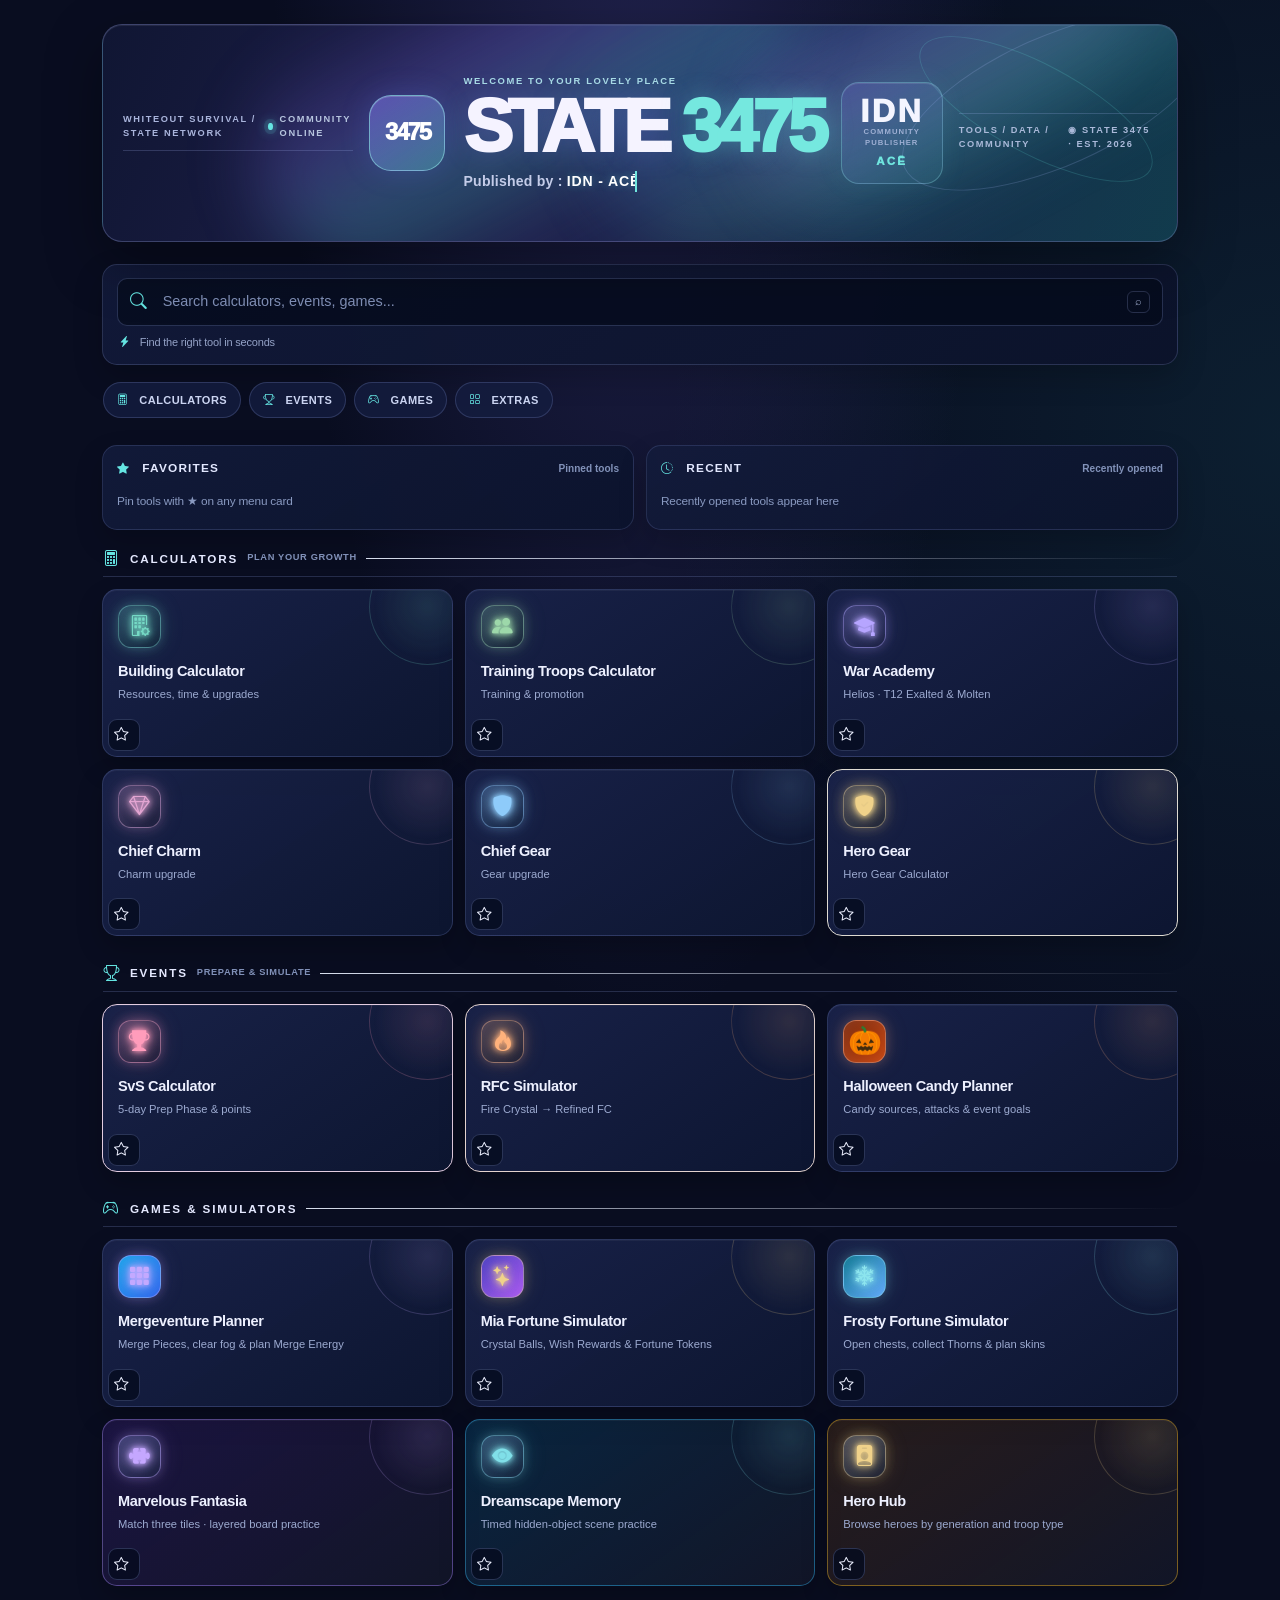
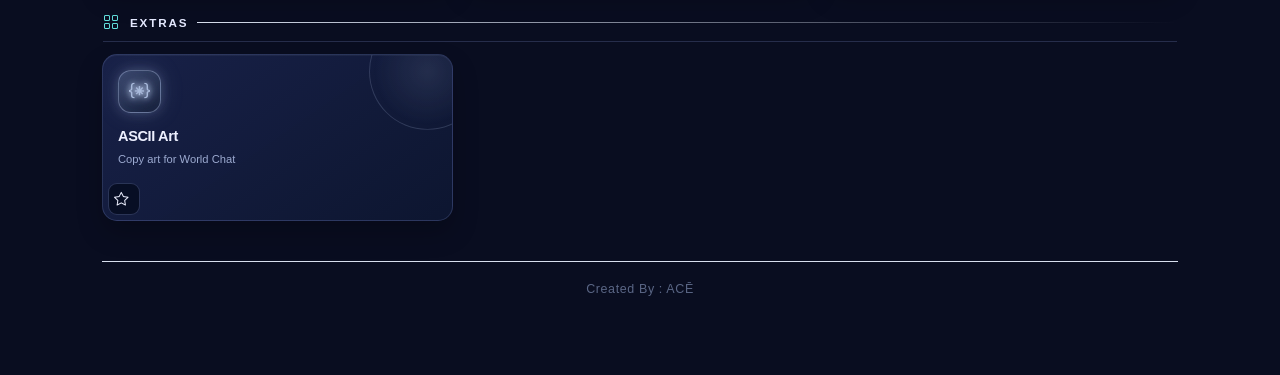
==== index.html @ a02a0ad0 "Use Halloween pumpkin icon for Candy Planner menu" ====
<!DOCTYPE html>
<html lang="en">
<head>
<meta charset="UTF-8">
<meta name="viewport" content="width=device-width, initial-scale=1, viewport-fit=cover">
<title>Whiteout Survival 3475 Tools</title>
<link rel="icon" href="icons/favicon.ico" sizes="any">
<link rel="icon" type="image/png" sizes="32x32" href="icons/favicon-32.png">
<link rel="icon" type="image/png" sizes="16x16" href="icons/favicon-16.png">
<link rel="apple-touch-icon" sizes="180x180" href="icons/apple-touch-icon.png">
<link rel="manifest" href="manifest.webmanifest">
<meta name="theme-color" content="#090d20">
<meta name="apple-mobile-web-app-capable" content="yes">
<meta name="apple-mobile-web-app-status-bar-style" content="black-translucent">
<meta name="apple-mobile-web-app-title" content="3475 Tools">
<link rel="stylesheet" href="https://cdn.jsdelivr.net/npm/bootstrap-icons@1.11.3/font/bootstrap-icons.min.css">
<link rel="stylesheet" href="style.css?v=37">
</head>
<body>
<div class="wrap">
  <header class="top calc-masthead aurora-masthead state-banner" id="homeTop">
    <div class="aurora-sky" aria-hidden="true"><i></i><i></i><i></i><span class="orbit orbit-one"></span><span class="orbit orbit-two"></span></div>
    <div class="masthead-topline"><span>WHITEOUT SURVIVAL / STATE NETWORK</span><span class="masthead-live"><i></i> COMMUNITY ONLINE</span></div>
    <div class="masthead-main">
      <div class="brand-tile"><span class="aurora-brand">3475</span></div>
      <div class="top-brand-copy">
        <div class="top-eyebrow">WELCOME TO YOUR LOVELY PLACE</div>
        <h1>STATE <span class="state-number">3475</span></h1>
        <div class="sub">Published by : <strong class="publisher-typewrite">IDN - ACĒ</strong></div>
      </div>
      <div class="masthead-index state-publisher" aria-label="Publisher IDN ACĒ"><b>IDN</b><span>COMMUNITY<br>PUBLISHER</span><em>ACĒ</em></div>
    </div>
    <div class="masthead-rule"><span>TOOLS / DATA / COMMUNITY</span><span>◉ STATE 3475 · EST. 2026</span></div>
  </header>

  <section class="home-search" aria-label="Find a tool">
    <div class="home-search-box"><i class="bi bi-search"></i><input id="uiToolSearch" type="search" placeholder="Search calculators, events, games..." autocomplete="off" oninput="uiFilterTools(this.value)"><kbd>⌕</kbd></div>
    <div class="home-search-hint"><i class="bi bi-lightning-charge-fill"></i> Find the right tool in seconds</div>
  </section>

  <nav class="home-categories" aria-label="Menu categories">
    <a href="#calculators"><i class="bi bi-calculator"></i> Calculators</a>
    <a href="#events"><i class="bi bi-trophy"></i> Events</a>
    <a href="#simulators"><i class="bi bi-controller"></i> Games</a>
    <a href="#extras"><i class="bi bi-grid"></i> Extras</a>
  </nav>

  <section class="ui-home-extras">
    <div class="ui-home-block" id="homeFavorites">
      <h2 class="menu-group"><i class="bi bi-star-fill"></i> Favorites <span class="home-section-note">Pinned tools</span></h2>
      <div id="uiFavGrid" class="ui-chip-row"></div>
    </div>
    <div class="ui-home-block" id="homeRecent">
      <h2 class="menu-group"><i class="bi bi-clock-history"></i> Recent <span class="home-section-note">Recently opened</span></h2>
      <div id="uiRecentGrid" class="ui-chip-row"></div>
    </div>
  </section>

  <section class="main-menu" id="allTools">
    <h2 class="menu-group" id="calculators"><i class="bi bi-calculator"></i> Calculators <span class="home-section-note">Plan your growth</span></h2>
    <div class="menu-grid">
      <button class="menu-card building" onclick="openModal('buildingModal')">
        <span class="menu-icon"><i class="bi bi-building-gear"></i></span><span>Building Calculator</span><small>Resources, time &amp; upgrades</small>
      </button>
      <button class="menu-card troops" onclick="openModal('troopsModal')">
        <span class="menu-icon"><i class="bi bi-people-fill"></i></span><span>Training Troops Calculator</span><small>Training & promotion</small>
      </button>
      <button class="menu-card war" onclick="openModal('warAcademyModal')">
        <span class="menu-icon"><i class="bi bi-mortarboard-fill"></i></span><span>War Academy</span><small>Helios · T12 Exalted &amp; Molten</small>
      </button>
      <button class="menu-card charm" onclick="openModal('charmModal')">
        <span class="menu-icon"><i class="bi bi-gem"></i></span><span>Chief Charm</span><small>Charm upgrade</small>
      </button>
      <button class="menu-card gear" onclick="openModal('chiefGearModal')">
        <span class="menu-icon"><i class="bi bi-shield-fill"></i></span><span>Chief Gear</span><small>Gear upgrade</small>
      </button>
      <button class="menu-card hero" onclick="openModal('heroGearModal')">
        <span class="menu-icon"><i class="bi bi-shield-fill-check"></i></span><span>Hero Gear</span><small>Hero Gear Calculator</small>
      </button>
    </div>

    <h2 class="menu-group" id="events"><i class="bi bi-trophy"></i> Events <span class="home-section-note">Prepare &amp; simulate</span></h2>
    <div class="menu-grid">
      <button class="menu-card svs" onclick="openModal('svsModal')">
        <span class="menu-icon"><i class="bi bi-trophy-fill"></i></span><span>SvS Calculator</span><small>5-day Prep Phase & points</small>
      </button>
      <button class="menu-card rfc" onclick="openModal('rfcModal')">
        <span class="menu-icon"><i class="bi bi-fire"></i></span><span>RFC Simulator</span><small>Fire Crystal → Refined FC</small>
      </button>
      <button class="menu-card halloween" onclick="openModal('halloweenCandyModal')">
        <span class="menu-icon halloween-pumpkin-icon" aria-hidden="true">🎃</span><span>Halloween Candy Planner</span><small>Candy sources, attacks &amp; event goals</small>
      </button>
    </div>

    <h2 class="menu-group" id="simulators"><i class="bi bi-controller"></i> Games &amp; Simulators</h2>
    <div class="menu-grid">
      <button class="menu-card mergeventure" onclick="openModal('mergeventureModal')"><span class="menu-icon"><i class="bi bi-grid-3x3-gap-fill"></i></span><span>Mergeventure Planner</span><small>Merge Pieces, clear fog &amp; plan Merge Energy</small></button>
      <button class="menu-card mia" onclick="openModal('miaFortuneModal')">
        <span class="menu-icon"><i class="bi bi-stars"></i></span><span>Mia Fortune Simulator</span><small>Crystal Balls, Wish Rewards &amp; Fortune Tokens</small>
      </button>
      <button class="menu-card frosty" onclick="openModal('frostyFortuneModal')">
        <span class="menu-icon"><i class="bi bi-snow2"></i></span><span>Frosty Fortune Simulator</span><small>Open chests, collect Thorns &amp; plan skins</small>
      </button>
      <button class="menu-card fantasia" onclick="openModal('marvelousFantasiaModal')">
        <span class="menu-icon"><i class="bi bi-puzzle-fill"></i></span><span>Marvelous Fantasia</span><small>Match three tiles · layered board practice</small>
      </button>
      <button class="menu-card dreamscape" onclick="openModal('dreamscapeMemoryModal')">
        <span class="menu-icon"><i class="bi bi-eye-fill"></i></span><span>Dreamscape Memory</span><small>Timed hidden-object scene practice</small>
      </button>
      <button class="menu-card hero-hub" onclick="openModal('heroHubModal')">
        <span class="menu-icon"><i class="bi bi-person-badge-fill"></i></span><span>Hero Hub</span><small>Browse heroes by generation and troop type</small>
      </button>
    </div>

    <h2 class="menu-group" id="extras"><i class="bi bi-grid"></i> Extras</h2>
    <div class="menu-grid">
      <button class="menu-card ascii" onclick="openModal('asciiModal')">
        <span class="menu-icon"><i class="bi bi-braces-asterisk"></i></span><span>ASCII Art</span><small>Copy art for World Chat</small>
      </button>
    </div>
  </section>

  <!-- BUILDING MODAL -->
  <div class="modal" id="buildingModal" aria-hidden="true">
    <div class="modal-box modal-xl">
      <button class="modal-close" onclick="closeModal('buildingModal')">×</button>
      <div class="modal-title"><i class="bi bi-building-gear"></i> Building Calculator</div>
      <div class="modal-sub">Plan building upgrades with speed bonuses, available resources, and detailed cost results.</div>

      <div class="bc-toolbar">
        <button class="mini-btn" onclick="addBuildingPlan()">+ Add Building Plan</button>
        <div class="ui-presets" id="buildingPresets">
          <button type="button" class="ui-preset" onclick="buildingPreset('fc1-5')">FC1→FC5</button>
          <button type="button" class="ui-preset" onclick="buildingPreset('fc5-10')">FC5→FC10</button>
          <button type="button" class="ui-preset" onclick="buildingPreset('clear')">Clear plans</button>
        </div>
      </div>
      <div id="buildingPlans"></div>

      <details class="bc-collapse" open><summary><i class="bi bi-lightning-charge-fill"></i> Bonuses & Skills</summary><div class="bc-collapse-body">
        <div class="bc-grid">
          <label>VIP Bonus
            <select id="vipBonus" onchange="calcBuilding()">
              <option value="0">0%</option><option value="10">10%</option><option value="20">20%</option>
            </select>
          </label>
          <label>Research Tech (%)
            <input id="researchBonus" type="number" min="0" value="0" oninput="calcBuilding()">
          </label>
          <label>Alliance Tech (%)
            <input id="allianceBonus" type="number" min="0" value="0" oninput="calcBuilding()">
          </label>
          <label>Island Bonus (%)
            <input id="islandBonus" type="number" min="0" value="0" oninput="calcBuilding()">
          </label>
          <label>Facility Bonus
            <select id="facilityBonus" onchange="calcBuilding()">
              <option value="0">None (0%)</option><option value="5">5%</option><option value="8">8%</option><option value="13">13%</option>
            </select>
          </label>
          <label>Zinman Skill
            <select id="zinmanBonus" onchange="calcBuilding()">
              <option value="0">Lv 0 (0%)</option><option value="3">Lv 1 (3%)</option><option value="6">Lv 2 (6%)</option><option value="9">Lv 3 (9%)</option><option value="12">Lv 4 (12%)</option><option value="15">Lv 5 (15%)</option>
            </select>
          </label>
          <label>Agnes Project Mgmt
            <select id="agnesBonus" onchange="calcBuilding()">
              <option value="0">Lv 0 (-0h)</option><option value="2">Lv 1 (-2h)</option><option value="3">Lv 2 (-3h)</option><option value="4">Lv 3 (-4h)</option><option value="6">Lv 4 (-6h)</option><option value="8">Lv 5 (-8h)</option>
            </select>
          </label>
          <label>Hyena Skill
            <select id="hyenaBonus" onchange="calcBuilding()">
              <option value="0">Lv 0 (0%)</option><option value="5">Lv 1 (5%)</option><option value="7">Lv 2 (7%)</option><option value="9">Lv 3 (9%)</option><option value="12">Lv 4 (12%)</option><option value="15">Lv 5 (15%)</option>
            </select>
          </label>
          <label>Vice President
            <select id="vpBonus" onchange="calcBuilding()">
              <option value="0">None</option><option value="10">+10%</option><option value="15">+15% (Supreme)</option>
            </select>
          </label>
          <label class="checkline"><input id="mercantilism" type="checkbox" onchange="calcBuilding()"> Mercantilism (+10%)</label>
          <label class="checkline"><input id="doubleTime" type="checkbox" onchange="calcBuilding()"> Double Time (-20% time)</label>
        </div>
      </div></details><details class="bc-collapse" open><summary><i class="bi bi-bag-fill"></i> Available Resources</summary><div class="bc-collapse-body">
        <div class="bc-grid resources">
          <label><img class="res-ic" src="images/resources/meat.webp" alt="Meat"> Meat<input id="resMeat" type="number" min="0" value="0" oninput="calcBuilding()"></label>
          <label><img class="res-ic" src="images/resources/wood.webp" alt="Wood"> Wood<input id="resWood" type="number" min="0" value="0" oninput="calcBuilding()"></label>
          <label><img class="res-ic" src="images/resources/coal.webp" alt="Coal"> Coal<input id="resCoal" type="number" min="0" value="0" oninput="calcBuilding()"></label>
          <label><img class="res-ic" src="images/resources/iron.webp" alt="Iron"> Iron<input id="resIron" type="number" min="0" value="0" oninput="calcBuilding()"></label>
          <label><img class="res-ic" src="images/resources/fire-crystal.webp" alt="Fire Crystal"> Fire Crystals<input id="resFC" type="number" min="0" value="0" oninput="calcBuilding()"></label>
          <label><img class="res-ic" src="images/resources/refined-fire-crystal.webp" alt="Refined FC"> Refined FC<input id="resRFC" type="number" min="0" value="0" oninput="calcBuilding()"></label>
        </div>
      </div></details><details class="bc-collapse" open><summary><i class="bi bi-bar-chart-fill"></i> Results</summary><div class="bc-collapse-body">
        <div id="buildingResult" class="result-grid"></div>
      </div></details><details class="bc-collapse"><summary><i class="bi bi-list-ol"></i> Per-Step Breakdown</summary><div class="bc-collapse-body">
        <div class="modal-sub" style="margin-top:0">Each upgrade step on its own (e.g. Furnace FC7 → FC8 = FC7-1, FC7-2, FC7-3, FC7-4, FC8). Time includes your speed bonuses.</div>
        <div id="buildingSteps"></div>
      </div></details><div class="source-note">Local building cost data for planning upgrades. Values may differ slightly from in-game numbers after updates.</div>
    </div>
  </div>

  <!-- OTHER MODALS -->
  <div class="modal" id="troopsModal" aria-hidden="true">
    <div class="modal-box modal-xl">
      <button class="modal-close" onclick="closeModal('troopsModal')">×</button>
      <div class="modal-title"><i class="bi bi-people-fill"></i> Training Troops Calculator</div>
      <div class="modal-sub">Training &amp; promotion for Infantry, Lancer, and Marksman. Supports T1–T12, speed bonuses, resource gaps, and event points.</div>
      <div id="troopsModalBody"><p class="notice">Loading calculator…</p></div>
    </div>
  </div>

  <div class="modal" id="warAcademyModal" aria-hidden="true">
    <div class="modal-box modal-xl">
      <button class="modal-close" onclick="closeModal('warAcademyModal')">×</button>
      <div class="modal-title"><i class="bi bi-mortarboard-fill"></i> War Academy</div>
      <div class="modal-sub">Helios + T12 Exalted/Molten research for all three troop types. Includes prerequisite chains, FC gates, speed bonuses, and resource summary.</div>
      <div class="bc-toolbar">
        <label class="check"><input id="waPrereq" type="checkbox" checked onchange="calcWarAcademy()"> Auto-add Prerequisites</label>
        <button class="mini-btn" onclick="waSetAll(5)">Set All Helios Lv.5</button>
        <div class="ui-presets">
          <button type="button" class="ui-preset" onclick="waPreset('helios')">Max all Helios</button>
          <button type="button" class="ui-preset" onclick="waPreset('t12unlock')">Unlock T12 all</button>
          <button type="button" class="ui-preset" onclick="waPreset('reset')">Reset all</button>
        </div>
      </div>
      <div class="bc-grid">
        <label>Research Speed (%)<input id="waSpeed" type="number" value="0" min="0" oninput="calcWarAcademy()"></label>
        <label>State Buff (%)<input id="waState" type="number" value="0" min="0" oninput="calcWarAcademy()"></label>
        <label>VP Buff<select id="waVP" onchange="calcWarAcademy()"><option value="0">None</option><option value="10">VP +10%</option><option value="15">SVP +15%</option></select></label>
        <label>War Academy FC Level<input id="waFcLevel" type="number" value="0" min="0" max="10" oninput="calcWarAcademy()"></label>
      </div>
      <div id="warBranches"></div>
      <div class="bc-section">
        <h3><i class="bi bi-bag-fill"></i> Available Resources</h3>
        <div class="bc-grid">
          <label><img class="res-ic" src="images/resources/fire-crystal-shard.webp" alt="FC Shard"> FC Shards<input id="waShards" type="number" value="0" min="0" oninput="calcWarAcademy()"></label>
          <label><img class="res-ic" src="images/resources/refined-fire-crystal.webp" alt="Refined FC"> Refined FC<input id="waRfc" type="number" value="0" min="0" oninput="calcWarAcademy()"></label>
          <label><img class="res-ic" src="images/resources/steel.webp" alt="Steel"> Steel<input id="waSteel" type="number" value="0" min="0" oninput="calcWarAcademy()"></label>
          <label><img class="res-ic" src="images/resources/meat.webp" alt="Meat"> Meat<input id="waMeat" type="number" value="0" min="0" oninput="calcWarAcademy()"></label>
          <label><img class="res-ic" src="images/resources/wood.webp" alt="Wood"> Wood<input id="waWood" type="number" value="0" min="0" oninput="calcWarAcademy()"></label>
          <label><img class="res-ic" src="images/resources/coal.webp" alt="Coal"> Coal<input id="waCoal" type="number" value="0" min="0" oninput="calcWarAcademy()"></label>
          <label><img class="res-ic" src="images/resources/iron.webp" alt="Iron"> Iron<input id="waIron" type="number" value="0" min="0" oninput="calcWarAcademy()"></label>
        </div>
      </div>
      <div class="bc-section result"><h3><i class="bi bi-bar-chart-fill"></i> Research Summary</h3><div id="waResult" class="result-grid"></div></div>
    </div>
  </div>

  <div class="modal" id="charmModal" aria-hidden="true">
    <div class="modal-box modal-xl">
      <button class="modal-close" onclick="closeModal('charmModal')">×</button>
      <div class="modal-title"><i class="bi bi-gem"></i> Chief Charm</div>
      <p class="notice">Loading calculator…</p>
    </div>
  </div>

  <div class="modal" id="chiefGearModal" aria-hidden="true">
    <div class="modal-box modal-xl">
      <button class="modal-close" onclick="closeModal('chiefGearModal')">×</button>
      <div class="modal-title"><i class="bi bi-shield-fill"></i> Chief Gear Calculator</div>
      <p class="notice">Loading calculator…</p>
    </div>
  </div>

  <!-- SVS MODAL -->
  <div class="modal" id="svsModal" aria-hidden="true">
    <div class="modal-box modal-xl">
      <button class="modal-close" onclick="closeModal('svsModal')">×</button>
      <div class="modal-title"><i class="bi bi-trophy-fill"></i> SvS Calculator</div>
      <div class="modal-sub">5-day SvS Prep Phase: City Construction, Research, Beast Slay, Hero Development, and Power Boost.</div>
      <div class="svs-legend"><span class="svs-tier high">High Value</span><span class="svs-tier medium">Medium Value</span><span class="svs-tier low">Low Value</span></div>

      <div class="ui-presets">
        <button type="button" class="ui-preset" onclick="svsPreset('clear')">Clear all days</button>
        <button type="button" class="ui-preset" onclick="svsPreset('target1m')">Target 1M</button>
        <button type="button" class="ui-preset" onclick="svsPreset('target5m')">Target 5M</button>
      </div>

      <details class="bc-collapse" open>
        <summary><i class="bi bi-arrow-repeat"></i> Import from Calculator</summary>
        <div class="bc-collapse-body">
          <div class="svs-import">
            <button class="mini-btn" onclick="svsImport('building')"><i class="bi bi-building-gear"></i> Building</button>
            <button class="mini-btn" onclick="svsImport('troops')"><i class="bi bi-people-fill"></i> Troops</button>
            <button class="mini-btn" onclick="svsImport('war')"><i class="bi bi-mortarboard-fill"></i> War Academy</button>
            <button class="mini-btn" onclick="svsImport('charm')"><i class="bi bi-gem"></i> Charms</button>
            <button class="mini-btn" onclick="svsImport('gear')"><i class="bi bi-shield-fill"></i> Chief Gear</button>
            <button class="mini-btn" onclick="svsImport('hero')"><i class="bi bi-award-fill"></i> Hero Gear</button>
            <button class="mini-btn" onclick="svsImport('all')"><i class="bi bi-star-fill"></i> Import All</button>
          </div>
        </div>
      </details>

      <details class="bc-collapse" open>
        <summary><i class="bi bi-bullseye"></i> Target &amp; Progress</summary>
        <div class="bc-collapse-body">
          <div class="svs-target">
            <label><i class="bi bi-bullseye"></i> Target Score <input id="svsTarget" type="number" min="0" value="1000000" oninput="calcSVS()"></label>
            <div class="svs-total" id="svsGrandTotal">0 pts</div>
            <div class="svs-progress"><span id="svsProgressBar"></span></div>
            <div class="svs-remaining" id="svsRemaining">1,000,000 pts remaining</div>
          </div>
        </div>
      </details>

      <details class="bc-collapse" open>
        <summary><i class="bi bi-calendar-week"></i> Day Planner</summary>
        <div class="bc-collapse-body">
          <div class="svs-tabs" id="svsTabs"></div>
          <div class="svs-day-head" id="svsDayHead"></div>
          <div class="svs-activities" id="svsActivities"></div>
        </div>
      </details>

      <details class="bc-collapse" open>
        <summary><i class="bi bi-bar-chart-fill"></i> All Days Breakdown</summary>
        <div class="bc-collapse-body">
          <div class="svs-breakdown" id="svsBreakdown"></div>
        </div>
      </details>
      <div class="source-note">Point values and the 5-day SvS prep structure are based on common community data (as of late 2025). Values may change if the game updates event rules.</div>
    </div>
  </div>

  <!-- RFC SIMULATOR MODAL -->
  <div class="modal" id="rfcModal" aria-hidden="true">
    <div class="modal-box modal-xl">
      <button class="modal-close" onclick="closeModal('rfcModal')">×</button>
      <div class="modal-title"><i class="bi bi-fire"></i> RFC Simulator</div>
      <div class="modal-sub">Fire Crystal → Refined Fire Crystal (Crystal Laboratory Super Refinement): 5 tiers of 20 conversions, 100 per week, and 50% off the first conversion of each day.</div>
      <div class="ui-presets">
        <button type="button" class="ui-preset" onclick="rfcPreset('day1')">Day-1 heavy</button>
        <button type="button" class="ui-preset" onclick="rfcPreset('spread')">Spread 1/day</button>
        <button type="button" class="ui-preset" onclick="rfcPreset('reset')">Reset session</button>
      </div>

      <details class="bc-collapse" open><summary><i class="bi bi-sliders"></i> Simulator Setup</summary><div class="bc-collapse-body">
        <div class="bc-grid">
          <label>Conversions already done this week (0–99)<input id="rfcStartCount" type="number" min="0" max="99" value="0"></label>
          <label><img class="res-ic" src="images/resources/fire-crystal.webp" alt="FC"> FC Inventory<input id="rfcStartFC" type="number" min="0" value="5000"></label>
          <label class="checkline"><input id="rfcStartDisc" type="checkbox" checked> Today's 50% discount is still available</label>
        </div>
        <div class="bc-toolbar" style="margin:10px 0 0"><button class="mini-btn" onclick="rfcStart()"><i class="bi bi-play-fill"></i>Start Simulation</button></div>
      </div></details>

      <details class="bc-collapse" open><summary><i class="bi bi-dice-5-fill"></i> Session</summary><div class="bc-collapse-body"><div id="rfcSession"></div></div></details>

      <details class="bc-collapse" open><summary><i class="bi bi-calendar-week"></i> Weekly Plan</summary><div class="bc-collapse-body">
        <div class="modal-sub" style="margin-top:0">Enter a weekly total or edit each day. Day 1 = first day after the weekly reset; each day's first conversion is half price.</div>
        <div id="rfcPlan"></div>
      </div></details>

      <details class="bc-collapse"><summary><i class="bi bi-bar-chart-steps"></i> Plan Comparison</summary><div class="bc-collapse-body"><div id="rfcCompare"></div></div></details>
      <details class="bc-collapse"><summary><i class="bi bi-table"></i> Tier Overview</summary><div class="bc-collapse-body"><div id="rfcOverview"></div></div></details>

      <details class="bc-collapse"><summary><i class="bi bi-lightbulb-fill"></i> Strategy Notes</summary><div class="bc-collapse-body">
        <ul class="tip-list">
          <li><b>Cheapest per RFC:</b> 1 conversion per day, all half price (7/week) - about 6.9 FC per RFC, but only ~10 RFC.</li>
          <li><b>Tier 1 only (20/week):</b> 330 FC for ~29 RFC (11.4 FC/RFC) regardless of how the 20 are split, as long as all 7 daily discounts are used.</li>
          <li><b>Going past Tier 1:</b> do the bulk on Day 1, then 1 per day, so the discounts land on the expensive slots (e.g. 26/week = 540 FC for ~41.9 RFC).</li>
          <li><b>Tiers 4-5</b> cost 2.7-3.1× more FC per RFC than Tier 1 at full price; use them only when you need RFC fast.</li>
        </ul>
      </div></details>
      <div class="source-note">RFC costs and probabilities are based on Crystal Laboratory community data. Daily pattern uses 50 FC/day. Tier 3–5 cost more FC per RFC than Tier 1. Outcomes are random; results are estimates only.</div>
    </div>
  </div>

  

  <!-- EXISTING HERO GEAR -->
  <div class="modal" id="heroGearModal" aria-hidden="true">
    <div class="modal-box modal-xl">
      <button class="modal-close" onclick="closeModal('heroGearModal')">×</button>
      <div class="modal-title"><i class="bi bi-award-fill"></i> Hero Gear Calculator</div>
      <div class="modal-sub">The existing Hero Gear Calculator is still used here.</div>
      <div class="notice"><i class="bi bi-exclamation-triangle-fill"></i> <strong>Estimated, not official data.</strong> Mastery Forging costs, Mithril milestones, Enhance XP, and Widget values follow the data already available in your calculator.</div>
      <details class="bc-collapse" open><summary><i class="bi bi-puzzle-fill"></i> Gear Pieces</summary><div class="bc-collapse-body"><div id="pieces"></div><button class="add" onclick="addPiece()">+ Add Gear</button></div></details>
      <details class="bc-collapse"><summary><i class="bi bi-wrench-adjustable"></i> Widget Calculator</summary><div class="bc-collapse-body"><div id="widgets"></div><button class="add secondary" onclick="addWidget()">+ Add Widget Calculator</button></div></details>
      <details class="bc-collapse" open><summary><i class="bi bi-bar-chart-fill"></i> Total Requirements Summary</summary><div class="bc-collapse-body"><div class="summary-grid" id="summary"></div></div></details>
    </div>
  </div>
  <!-- HALLOWEEN CANDY PLANNER -->
  <div class="modal" id="halloweenCandyModal" aria-hidden="true">
    <div class="modal-box modal-xl">
      <button class="modal-close" onclick="closeModal('halloweenCandyModal')">×</button>
      <div class="modal-title"><i class="bi bi-candy"></i> Halloween Candy Planner</div>
      <div class="modal-sub">Estimate your Peculiar Flavored Candy income, Pumpkin Invasion attacks, Hunter Points and event goals.</div>

      <details class="bc-collapse" open>
        <summary><i class="bi bi-bullseye"></i> Your Progress &amp; Target</summary>
        <div class="bc-collapse-body">
          <div class="hc-grid">
            <label>Current Peculiar Flavored Candy<input id="hcCurrentCandy" type="number" min="0" value="0"></label>
            <label>Current Hunter Points<input id="hcCurrentPoints" type="number" min="0" value="0"></label>
            <label>Daily Chests remaining (max 8)<input id="hcDailyChests" type="number" min="0" max="8" value="0"></label>
            <label>Current Pumpkin Points for Spooky Gathering<input id="hcPassPoints" type="number" min="0" value="0"></label>
            <label>Hunter Points target<input id="hcTargetPoints" type="number" min="0" value="12500"></label>
          </div>
          <label class="hc-check"><input id="hcLuckStrike" type="checkbox"> Include Luck Strike average attack cost (about 16.3 candy instead of 20)</label>
          <label class="hc-check"><input id="hcFinalDay" type="checkbox"> Planned attacks are on the final Pumpkin Invasion day (they do not add Spooky Gathering Pumpkin Points)</label>
        </div>
      </details>

      <details class="bc-collapse" open>
        <summary><i class="bi bi-trophy-fill"></i> King of Phantoms</summary>
        <div class="bc-collapse-body">
          <div class="hc-grid">
            <label>Fully completed stages (0–7)<input id="hcKofStages" type="number" min="0" max="7" value="0"></label>
            <label>Milestones completed in current stage (0–5)<input id="hcKofMilestones" type="number" min="0" max="5" value="0"></label>
          </div>
          <p class="hc-hint">Milestone rewards per stage: 250, 300, 350, 400 and 400 candy. Seven stages maximum.</p>
        </div>
      </details>

      <details class="bc-collapse">
        <summary><i class="bi bi-music-note-beamed"></i> Halloween Tune</summary>
        <div class="bc-collapse-body">
          <div class="hc-grid">
            <label>Completed 1,000-candy rewards<input id="hcTuneRuns" type="number" min="0" value="0"></label>
            <label>Candy per completed reward<input id="hcTuneCandy" type="number" min="0" value="1000"></label>
          </div>
          <label class="hc-check"><input id="hcTunePack" type="checkbox"> Completed the optional pack mission (+1,400 candy)</label>
        </div>
      </details>

      <details class="bc-collapse">
        <summary><i class="bi bi-door-open-fill"></i> Trick or treat!</summary>
        <div class="bc-collapse-body">
          <div class="hc-grid">
            <label>Days you knock on doors<input id="hcDoorDays" type="number" min="0" value="0"></label>
            <label>Your knocks per day (max 3)<input id="hcOwnKnocks" type="number" min="0" max="3" value="3"></label>
            <label>Average candy per own knock<input id="hcOwnDoorAvg" type="number" min="0" value="90"></label>
            <label>Visits to other players' shared doors (total visits)<input id="hcSharedVisits" type="number" min="0" value="0"></label>
            <label>Shared-door witch type<select id="hcWitchType"><option value="veteran">Veteran Witch (~157 candy)</option><option value="candy">Candy Witch (~111 candy)</option></select></label>
            <label>Visitors who knock on your shared doors<input id="hcVisitors" type="number" min="0" value="0"></label>
          </div>
          <p class="hc-hint">Own knocks and shared-door visits are averages. Each visitor to your shared door contributes about 20 candy.</p>
        </div>
      </details>

      <details class="bc-collapse">
        <summary><i class="bi bi-cloud-lightning-fill"></i> Sugar Storm</summary>
        <div class="bc-collapse-body">
          <div class="hc-grid">
            <label>Gems spent<input id="hcGems" type="number" min="0" value="0"></label>
            <label>Speedup hours used<input id="hcSpeedupHours" type="number" min="0" value="0"></label>
            <label>Gathering hours<input id="hcGatherHours" type="number" min="0" value="0"></label>
            <label>Average candy per gathering hour<input id="hcGatherRate" type="number" min="0" max="20" value="15"></label>
            <label>Beasts defeated<input id="hcBeasts" type="number" min="0" value="0"></label>
          </div>
          <p class="hc-hint">Estimate: 10 candy per 1,000 gems, 10 per 2 speedup hours, 10–20 per gathering hour (3,000 cap), and 10 per beast (4,000 cap).</p>
        </div>
      </details>

      <details class="bc-collapse">
        <summary><i class="bi bi-ghost"></i> Spooky Gathering &amp; Other Candy</summary>
        <div class="bc-collapse-body">
          <div class="hc-grid">
            <label>Ghoul Baron milestones claimed (0–3)<input id="hcGhoulMilestones" type="number" min="0" max="3" value="0"></label>
            <label>Scarlet Count milestones claimed (0–4)<input id="hcScarletMilestones" type="number" min="0" max="4" value="0"></label>
            <label>Other candy sources (packs, candy rain, free packs, etc.)<input id="hcOtherCandy" type="number" min="0" value="0"></label>
          </div>
          <p class="hc-hint">Ghoul Baron: 100 candy at levels 7, 12 and 17. Scarlet Count: +160 at levels 3, 7, 12 and 17.</p>
        </div>
      </details>

      <details class="bc-collapse" open>
        <summary><i class="bi bi-calculator-fill"></i> Planner Results</summary>
        <div class="bc-collapse-body">
          <div class="hc-result-grid">
            <div class="hc-result"><span>Estimated candy earned</span><strong id="hcEarnedCandy">0</strong></div>
            <div class="hc-result"><span>Total candy available</span><strong id="hcTotalCandy">0</strong></div>
            <div class="hc-result"><span>Attacks planned</span><strong id="hcAttackCount">0</strong></div>
            <div class="hc-result"><span>Estimated attack cost</span><strong id="hcAttackCost">0</strong></div>
            <div class="hc-result"><span>Projected Hunter Points</span><strong id="hcProjectedPoints">0</strong></div>
            <div class="hc-result"><span>Projected Spooky Gathering Pumpkin Points</span><strong id="hcProjectedPassPoints">0</strong></div>
            <div class="hc-result"><span>Estimated candy balance</span><strong id="hcRemainingCandy">0</strong></div>
            <div class="hc-result"><span>1K Secured Resource Supply Chests from leftover candy</span><strong id="hcResourceChests">0</strong></div>
          </div>
          <div class="hc-goals">
            <div><strong id="hcGoalStatus">Target not reached</strong><span>Hunter Points target</span></div>
            <div><strong id="hcLevelStatus">2,120 points to the level 21 threshold</strong><span>Spooky Gathering level 21 reference</span></div>
            <div><strong id="hcDailyChestPoints">0</strong><span>Points represented by remaining Daily Chests</span></div>
          </div>
          <div id="hcPlannerWarning" class="hc-warning">Enter your progress to calculate.</div>
          <h3 class="hc-break-title">Candy source breakdown</h3>
          <div id="hcBreakdown" class="hc-breakdown"></div>
        </div>
      </details>
      <div class="source-note">Planning estimates based on the community reference at WoS Tools. Drop rates, rewards and event mechanics may change; check the live in-game event. Daily Chest estimates assume 300 Hunter Points per chest and 150 attacks per chest. Remaining candy is shown after the attacks needed for your target.</div>
    </div>
  </div>

  <div class="modal" id="mergeventureModal" aria-hidden="true">
    <div class="modal-box modal-xl">
      <button class="modal-close" onclick="closeModal('mergeventureModal')">×</button>
      <div class="modal-title"><i class="bi bi-grid-3x3-gap-fill"></i> Mergeventure Planner</div>
      <div class="modal-sub">Enter your Pieces and Merge Energy to see the free merges to make now and what each fog patch still costs.</div>
      <details class="bc-collapse" open><summary><i class="bi bi-map-fill"></i> Your board</summary><div class="bc-collapse-body">
        <div class="mv-setup">
          <label>Board<select id="mvBoard"><option value="farm">Jessie's Dream Farm</option><option value="mine">Smith's Snow Mountain Mine</option></select></label>
          <label>Fog patches cleared<select id="mvCleared"><option value="0">0 patches</option><option value="1">1 patch</option><option value="2">2 patches</option><option value="3">3 patches</option><option value="4">4 patches</option><option value="5">5 patches</option><option value="6">6 patches</option><option value="7">7 patches</option><option value="8">All 8 patches</option></select></label>
          <label>Fields making Pieces<select id="mvFields"><option value="1">1 field</option><option value="2">2 fields</option><option value="3">3 fields</option><option value="4">4 fields</option><option value="5">5 fields</option></select></label>
        </div>
        <p class="mv-hint">Each tap makes one Piece per field: 1 for the generator alone, plus 1 for each Wheat Seedling or Ore Vein you have used.</p>
      </div></details>
      <details class="bc-collapse" open><summary><i class="bi bi-lightning-charge-fill"></i> Your Merge Energy</summary><div class="bc-collapse-body">
        <div class="mv-setup">
          <label>Merge Energy now<input id="mvEnergy" type="number" min="0" value="0"></label>
          <label>Merge Energy Drinks to use (5 Energy each)<input id="mvDrinks" type="number" min="0" value="0"></label>
          <label>Timer refills still to come (15 Energy each)<select id="mvRefills"><option value="0">0 refills</option><option value="1">1 refill</option><option value="2">2 refills</option><option value="3">3 refills</option><option value="4">4 refills</option><option value="5">5 refills</option><option value="6">6 refills</option><option value="7">7 refills</option><option value="8">8 refills</option><option value="9">9 refills</option></select></label>
        </div>
        <p class="mv-hint">The timer adds 15 Merge Energy every 8 hours and stops for the last 8 hours of the run. Energy Pieces you merge or use on the board count as Energy now.</p>
      </div></details>
      <details class="bc-collapse" open><summary><i class="bi bi-boxes"></i> Main-chain Pieces</summary><div class="bc-collapse-body">
        <p class="mv-hint">Count the Pieces of the generator's chain on the board and in storage. Buried Pieces cannot be moved; merge a loose Piece of the same level onto them to dig them out.</p>
        <div class="mv-piece-head" id="mvPieceHead">Piece (Jessie's Dream Farm)</div><div class="mv-piece-rows" id="mvPieceRows"></div>
      </div></details>
      <details class="bc-collapse" open><summary><i class="bi bi-arrow-repeat"></i> 1. Merge for free</summary><div class="bc-collapse-body"><div id="mvFreeMerge" class="mv-free-merges"></div></div></details>
      <details class="bc-collapse" open><summary><i class="bi bi-bullseye"></i> 2. Spend Merge Energy on the next fog patch</summary><div class="bc-collapse-body">
        <div class="mv-stats"><div><span>Merge Energy available</span><strong id="mvTotalEnergy">0</strong></div><div><span>Energy needed (estimate)</span><strong id="mvEnergyNeeded">0</strong></div><div><span>Fog patches cleared by plan</span><strong id="mvPatchCount">0 / 8</strong></div><div><span>Energy left over</span><strong id="mvEnergyLeft">0</strong></div><div><span>Best Piece with all of it</span><strong id="mvBestPiece">—</strong></div><div><span>Drinks needed if short</span><strong id="mvDrinkNeeded">0</strong></div></div>
        <div id="mvEnergyBreakdown" class="mv-energy-breakdown"></div><div id="mvPlanRows" class="mv-plan-rows"></div><div id="mvSummary" class="mv-summary"></div>
        <button type="button" class="mini-btn secondary" id="mvReset"><i class="bi bi-arrow-counterclockwise"></i> Reset planner</button>
        <p class="mv-hint" id="mvSaveStatus">Saved on this device only.</p>
      </div></details>
      <div class="source-note">Based on Mergeventure event mechanics and published Piece costs. Taps can also drop Merge Energy, Merge Coin and branch Pieces; these bonus drops are not included, so actual energy needs may be lower. Local entries stay on this device.</div>
    </div>
  </div>

  <!-- FROSTY FORTUNE SIMULATOR -->
  <div class="modal" id="frostyFortuneModal" aria-hidden="true">
    <div class="modal-box modal-xl">
      <button class="modal-close" onclick="closeModal('frostyFortuneModal')">×</button>
      <div class="modal-title"><i class="bi bi-snow2"></i> Frosty Fortune Simulator</div>
      <div class="modal-sub">Open 9-chest boards, spend Gems of Enigma, and plan your Thorn and skin targets.</div>
      <div class="notice">Drop rates are community-sourced estimates (captured 5 Aug 2026), not verified against the in-game reward-rate screen. Treat projections as estimates.</div>
      <details class="bc-collapse" open><summary><i class="bi bi-calendar-week"></i> Event Board</summary><div class="bc-collapse-body">
        <div class="frost-stats" id="frostStatus"></div>
        <div class="frost-controls">
          <label>Gems of Enigma budget (0 = unlimited)<input id="frostBudget" type="number" min="0" value="0"></label>
          <div class="frost-buttons"><button type="button" class="mini-btn" id="frostRefresh">Refresh board</button><button type="button" class="mini-btn secondary" id="frostOpenAll">Open all affordable</button><button type="button" class="mini-btn secondary" id="frostOpenExquisite">Open Only Exquisite Chest</button><button type="button" class="mini-btn secondary" id="frostNextDay">Go to next day</button><button type="button" class="mini-btn secondary" id="frostReset">Reset session</button></div>
        </div>
        <div class="frost-board-head"><strong id="frostBoardCount">0/9 unopened</strong><span>Each chest costs 60 Gems of Enigma</span></div>
        <div class="frost-board" id="frostBoard"></div>
        <p class="mia-hint">Chest rarity is visible before spending. Rewards are rolled when the board is generated; opening a chest reveals the stored result. Three free refreshes per day; after that, refresh costs 90 Gems. Clearing all 9 chests refreshes for free.</p>
        <div class="mia-message" id="frostMessage">Open a chest to begin. Use free refreshes if the board has poor rarities.</div>
      </div></details>
      <details class="bc-collapse" open><summary><i class="bi bi-bar-chart-line-fill"></i> Session Totals</summary><div class="bc-collapse-body">
        <div class="frost-stats" id="frostTotals"></div><div class="frost-tally" id="frostTally"></div>
        <p class="mia-hint">Expected average: about 3.33 Thorns per chest, or 18 Gems of Enigma per Thorn, based on the published community tables.</p>
      </div></details>
      <details class="bc-collapse" open><summary><i class="bi bi-award-fill"></i> Skin Planner</summary><div class="bc-collapse-body">
        <div class="frost-planner">
          <label>Skin target<select id="frostSkin"><option value="snowmobile">Snowmobile</option><option value="mammoth">Mammoth</option><option value="furnace">Any Furnace Skin</option></select></label>
          <label>Gems of Enigma available<input id="frostSkinBudget" type="number" min="0" value="4800"></label>
        </div>
        <div class="frost-stats" id="frostSkinResult"></div>
        <div class="frost-table" id="frostSkinTable"></div>
        <div class="frost-pack-table" id="frostPackTable"></div>
        <p class="mia-hint">Gems of Enigma carry over between event runs. Thorns of Enigma do not; spend them in the Emporium before the event ends. Skin odds are community-simulated and may differ from the game.</p>
      </div></details>
      <details class="bc-collapse"><summary><i class="bi bi-gift-fill"></i> Drop Rates &amp; Reward Tables</summary><div class="bc-collapse-body">
        <div class="frost-table" id="frostOdds"></div>
      </div></details>
      <div class="source-note">Community reference for the Frosty Fortune simulator. Chest rarity and reward data are community-sourced, captured 2026-08-05; not official game rates.</div>
    </div>
  </div>

  <!-- MIA'S FORTUNE HUT SIMULATOR -->
  <div class="modal" id="miaFortuneModal" aria-hidden="true">
    <div class="modal-box modal-xl">
      <button class="modal-close" onclick="closeModal('miaFortuneModal')">×</button>
      <div class="modal-title"><i class="bi bi-stars"></i> Mia Fortune Simulator</div>
      <div class="modal-sub">Try Mia's Fortune Hut, reveal Crystal Balls, track Fortune Tokens and plan your free tokens or pack budget.</div>
      <details class="bc-collapse" open>
        <summary><i class="bi bi-gem"></i> Crystal Ball Simulator</summary>
        <div class="bc-collapse-body">
          <div class="mia-setup">
            <label>Wish Reward<span id="miaWishPreview" class="mia-wish-preview"><img class="mia-preview-icon" src="images/resources/fire-crystal.webp" alt=""></span><select id="miaWishType"><option value="fc">Fire Crystal</option><option value="essence">Essence Stone</option><option value="speed">1h General Speedup</option><option value="gems">1,000 Gems</option></select></label>
            <label>Fire Crystal wish amount<select id="miaFcAmount"><option value="150">150 FC</option><option value="130">130 FC</option><option value="105">105 FC</option><option value="85">85 FC</option><option value="70">70 FC</option><option value="60">60 FC</option></select></label>
            <label>Fortune Tokens available for this session<input id="miaTokenLimit" type="number" min="0" value="0" placeholder="0 = unlimited"></label>
          </div>
          <div class="mia-board-toolbar">
            <div><span>Next ball cost <img class="mia-token-icon" src="assets/mia-fortune/fortune_token.png" alt="Fortune Token" loading="lazy"></span><strong id="miaNextCost">1 Fortune Token</strong></div><div><span>Opened</span><strong id="miaOpenCount">0/10 balls opened</strong></div><div><span>Round spent <img class="mia-token-icon" src="assets/mia-fortune/fortune_token.png" alt="Fortune Token" loading="lazy"></span><strong id="miaSpentRound">0</strong></div><div><span>Queued multiplier</span><strong id="miaPendingMultiplier">—</strong></div>
          </div>
          <div class="mia-board" id="miaBoard"></div>
          <div class="mia-actions"><button type="button" class="mini-btn" id="miaOpenUntilBtn"><i class="bi bi-fast-forward-fill"></i> Open until the wish</button><button type="button" class="mini-btn secondary" id="miaResetBtn"><i class="bi bi-arrow-clockwise"></i> Reset board (<span id="miaResetCost">FREE</span>)</button></div>
          <div id="miaMessage" class="mia-message">Tap any crystal ball to reveal its prize. The next token cost increases with each reveal.</div>
          <p class="mia-hint">Each new reveal costs 1, 2, 3, 4, 6, 8, 12, 15, 20 and 25 Fortune Tokens. Reset is free after the Wish Reward appears. Resetting early costs tokens.</p>
        </div>
      </details>
      <details class="bc-collapse" open>
        <summary><i class="bi bi-bar-chart-line-fill"></i> Session Summary</summary>
        <div class="bc-collapse-body">
          <div class="mia-stat-grid"><div><span>Wish Rewards</span><strong id="miaSessionWishes">0</strong></div><div><span>Rounds completed</span><strong id="miaSessionRounds">0</strong></div><div><span>Fortune Tokens spent <img class="mia-token-icon" src="assets/mia-fortune/fortune_token.png" alt="Fortune Token" loading="lazy"></span><strong id="miaSessionSpent">0</strong></div><div><span>Average cost per wish <img class="mia-token-icon" src="assets/mia-fortune/fortune_token.png" alt="Fortune Token" loading="lazy"></span><strong id="miaAverageCost">—</strong></div></div>
          <div class="mia-section-title">Fortune Reward milestones</div><div class="mia-milestones" id="miaMilestones"></div>
          <div class="mia-section-title">Rewards revealed this session</div><div class="mia-reward-tally" id="miaRewardTally"><div class="mia-empty">Open balls to build your session reward log.</div></div>
          <button type="button" class="mini-btn secondary" id="miaClearBtn"><i class="bi bi-trash3"></i> Clear session</button>
        </div>
      </details>
      <details class="bc-collapse" open>
        <summary><i class="bi bi-calculator-fill"></i> Fortune Token Planner</summary>
        <div class="bc-collapse-body">
          <div class="mia-setup mia-planner-inputs">
            <label>Fortune Tokens now<input id="miaTokensNow" type="number" min="0" value="0"></label>
            <label>Already spent this event<input id="miaAlreadySpent" type="number" min="0" value="0"></label>
            <label>Days left (including today)<input id="miaDaysLeft" type="number" min="0" value="2"></label>
            <label>Daily Mission chests opened each day<select id="miaDailyChests"><option value="0">0 chests</option><option value="1">1 chest</option><option value="2">2 chests</option><option value="3">3 chests</option><option value="4">4 chests</option><option value="5">5 chests</option><option value="6">6 chests</option><option value="7" selected>All 7 chests</option></select></label>
            <label>Common Fortune Token Packs planned<input id="miaPacks" type="number" min="0" value="0"></label>
            <label>Wish chance target<select id="miaChance"><option value="50">50% chance</option><option value="90" selected>90% chance</option><option value="100">Guaranteed</option></select></label>
          </div>
          <div class="mia-stat-grid mia-planner-stats"><div><span>Free tokens by event end</span><strong id="miaFreeTokens">0</strong></div><div><span>Total free token balance</span><strong id="miaTokensTotal">0</strong></div><div><span>Average wishes from total free + planned packs</span><strong id="miaExpectedWishes">0.00</strong></div><div><span>Tokens for selected chance</span><strong id="miaChanceTokens">96</strong></div><div><span>Planned pack count</span><strong id="miaPackCount">0</strong></div><div><span>Planned pack cost</span><strong id="miaPackCost">$0.00</strong></div><div><span>Additional packs to reach chance target</span><strong id="miaGoalPackCount">0</strong></div><div><span>Additional pack cost</span><strong id="miaGoalPackCost">$0.00</strong></div></div>
          <div id="miaPlannerSummary" class="mia-message"></div><p id="miaPackBudget" class="mia-hint">Pack purchases are not included in the free-token total.</p>
          <p class="mia-hint">Daily Mission chest rewards at 40 / 80 / 120 / 160 / 215 / 270 / 325 activity points: 1 / 1 / 1 / 2 / 2 / 5 / 10 tokens. The free Fortune Token Pack adds 1 token per day. Common packs add 50 tokens and cost $4.99 (limit 1/day). Up to 5 tokens can be returned at the 20-token milestone if it has not already been claimed.</p><p class="mia-hint mia-pack-assets"><img src="assets/mia-fortune/vip_points.png" alt="VIP Points" loading="lazy"> Fortune Token packs also include VIP Points and resources.</p>
        </div>
      </details>
      <details class="bc-collapse">
        <summary><i class="bi bi-percent"></i> Wish Odds &amp; Strategy</summary>
        <div class="bc-collapse-body">
          <div class="mia-odds-table"><div class="mia-odds-head"><span>Reveal</span><span>Ball cost</span><span>Total spent</span><span>Wish found by now</span></div>
            <div><span>1</span><span>1</span><span>1</span><strong>1.8%</strong></div><div><span>2</span><span>2</span><span>3</span><strong>3.9%</strong></div><div><span>3</span><span>3</span><span>6</span><strong>6.3%</strong></div><div><span>4</span><span>4</span><span>10</span><strong>9.4%</strong></div><div><span>5</span><span>6</span><span>16</span><strong>13.2%</strong></div><div><span>6</span><span>8</span><span>24</span><strong>18.4%</strong></div><div><span>7</span><span>12</span><span>36</span><strong>25.5%</strong></div><div><span>8</span><span>15</span><span>51</span><strong>36.7%</strong></div><div><span>9</span><span>20</span><span>71</span><strong>56.2%</strong></div><div><span>10</span><span>25</span><span>96</span><strong>100%</strong></div>
          </div>
          <div class="mia-callout"><strong>Average Wish cost: 66.6 Fortune Tokens</strong><span>Wish is the last ball 43.8% of the time. Opening all 10 balls guarantees the Wish for 96 tokens. Reset as soon as the Wish appears to start a fresh round at no reset cost.</span></div>
          <p class="mia-hint">The simulator uses the reference's published Wish-position odds and prize-pool composition. Each run is random; actual game outcomes may differ.</p>
        </div>
      </details>
      <div class="source-note">Based on community reference data for Mia's Fortune Hut. Event schedules, prize pools, reward amounts and pack prices can change. Confirm the live in-game Reward Rates and event rules.</div>
    </div>
  </div>

  <!-- MARVELOUS FANTASIA PRACTICE GAME -->
  <div class="modal" id="marvelousFantasiaModal" aria-hidden="true">
    <div class="modal-box modal-xl">
      <button class="modal-close" onclick="closeModal(&quot;marvelousFantasiaModal&quot;)">×</button>
      <div class="modal-title"><i class="bi bi-puzzle-fill"></i> Marvelous Fantasia</div>
      <div class="modal-sub">Practice the Honor Festival tile-matching mini-game. Clear three identical tiles at a time.</div>
      <div class="mf-topbar"><div><span>Level</span><strong id="mfLevel">1</strong></div><div><span>Best</span><strong id="mfBest">1</strong></div><button type="button" class="mini-btn secondary" id="mfRestart">Restart</button></div>
      <div class="mf-game-status" id="mfMessage" role="status" aria-live="polite">Tap any tile that is not covered by another tile.</div>
      <div class="mf-board-wrap"><div class="mf-board" id="mfBoard" aria-label="Tile board"></div></div>
      <div class="mf-storage-panel"><div class="mf-storage-heading"><strong>Storage Zone</strong><span id="mfStorageCount">0 / 7</span></div><div class="mf-storage" id="mfStorage" aria-label="Storage slots"></div></div>
      <div class="mf-tools"><button type="button" class="mini-btn secondary" id="mfWithdraw">↶ Withdraw <b id="mfWithdrawCount">1</b></button><button type="button" class="mini-btn secondary" id="mfReconstruct">⟳ Reconstruct <b id="mfReconstructCount">1</b></button><button type="button" class="mini-btn secondary" id="mfRemove">✦ Remove <b id="mfRemoveCount">1</b></button></div>
      <div class="mf-help"><strong>How to play</strong><p>Tap an uncovered tile to move it into one of the 7 Storage Zone slots. Three identical tiles clear automatically. Clear the entire board with an empty Storage Zone to advance.</p><p><b>Withdraw</b> returns the last tile placed. <b>Reconstruct</b> shuffles the remaining tiles. <b>Remove</b> moves up to three currently accessible tiles into Storage.</p></div>
      <div class="source-note">Unofficial fan-made practice game inspired by the Whiteout Survival Honor Festival mini-game. Boards are procedurally generated and do not reproduce the exact in-game layouts. Not affiliated with Century Games.</div>
    </div>
  </div>
  <!-- DREAMSCAPE MEMORY LOCAL PRACTICE -->
  <div class="modal" id="dreamscapeMemoryModal" aria-hidden="true">
    <div class="modal-box modal-xl">
      <button class="modal-close" onclick="closeModal('dreamscapeMemoryModal')">×</button>
      <div class="modal-title"><i class="bi bi-binoculars-fill"></i> Dreamscape Memory</div>
      <div class="modal-sub">Choose any Dreamscape map and stage. Find the requested objects by tapping them directly on the scene.</div>
      <div class="dm-modebar"><button type="button" class="mini-btn secondary" id="dmPlayMode">▶ Play</button><button type="button" class="mini-btn secondary" id="dmGuideToggle">🗺️ Map Guide</button></div>
      <div id="dmGuidePanel" class="dm-guide-panel" hidden>
        <div class="dm-guide-toolbar">
          <label>Map<select id="dmGuideScene"></select></label>
          <label>Stage<select id="dmGuideStage"></select></label>
          <label>Search item<input id="dmGuideSearch" type="search" placeholder="Search item name..."></label>
          <span id="dmGuideCount"></span>
        </div>
        <div id="dmGuideMapTitle" class="dm-guide-map-title">Garden · Season 5</div>
        <div class="dm-guide-layout">
          <div class="dm-guide-map"><div id="dmGuideMapSize" class="dm-guide-map-size"><img id="dmGuideImage" src="" alt="Dreamscape map guide"><div id="dmGuideOverlay" class="dm-guide-overlay"></div></div></div>
          <div class="dm-guide-items" id="dmGuideItems"></div>
        </div>
        <p class="dm-guide-note">Markers show the original object hit areas, including size and rotation. Select a stage to see the objects present there.</p>
      </div>
      <div class="dm-toolbar">
        <label>Map<select id="dmScene"></select></label>
        <label>Stage<select id="dmStage"></select></label>
        <div><span>Time</span><strong id="dmTime">60s</strong></div>
        <div><span>Found</span><strong id="dmFound">0 / 0</strong></div>
        <button type="button" class="mini-btn secondary" id="dmStart">Start / Restart</button>
      </div>
      <div class="dm-status" id="dmStatus" role="status" aria-live="polite">Press Start to begin. Tap the actual objects on the map.</div>
      <div class="dm-layout">
        <div class="dm-scene-wrap"><div class="dm-map-stage"><img id="dmSceneImage" src="images/dreamscape/cropped/garden-s5-stage-1.jpg" alt="Dreamscape Memory Garden Season 5 Stage 1" loading="lazy"><div id="dmMapHotspots" class="dm-map-hotspots"></div></div></div>
        <div class="dm-play-panel"><div class="dm-target-title">Find these objects</div><div id="dmTargets" class="dm-targets"><p class="dm-muted">Targets will appear here when you start.</p></div><div class="dm-choice-title" id="dmChoiceTitle">Tap the object directly on the map</div><div id="dmChoices" class="dm-choices"></div><button type="button" class="mini-btn secondary" id="dmHint">Hint</button></div>
      </div>
      <div class="dm-help"><strong>How to play</strong><p>Three objects may be requested at once. Tap each object itself on the map; the next set appears after the current targets are found. Some stages have fewer targets.</p><p>Garden Stage 1–5 use the supplied scene screenshots, cropped to remove phone and browser controls. Other Season 5 scenes retain the earlier number-reference practice mode.</p></div>
      <div class="source-note">Unofficial fan-made practice tool. Not affiliated with Century Games.</div>
    </div>
  </div>

  <!-- HERO HUB LOCAL ROSTER -->
  <div class="modal" id="heroHubModal" aria-hidden="true">
    <div class="modal-box modal-xl">
      <button class="modal-close" onclick="closeModal('heroHubModal')">×</button>
      <div class="modal-title"><i class="bi bi-person-badge-fill"></i> Hero Hub</div>
      <div class="modal-sub">Browse Whiteout Survival heroes by generation, troop type, and name. Tap a hero for a larger portrait and details.</div>
      <div class="hh-toolbar">
        <input id="hhSearch" type="search" placeholder="Search hero..." aria-label="Search hero">
        <select id="hhGeneration" aria-label="Filter generation"><option value="all">All generations</option></select>
        <select id="hhClass" aria-label="Filter troop type"><option value="all">All troop types</option><option value="Infantry">Infantry</option><option value="Lancer">Lancer</option><option value="Marksman">Marksman</option></select>
        <select id="hhRarity" aria-label="Filter rarity"><option value="all">All rarities</option><option value="Legendary">Legendary</option><option value="Epic">Epic</option><option value="Rare">Rare</option></select>
      </div>
      <div class="hh-count" id="hhCount">Loading heroes…</div>
      <div class="hh-grid" id="hhGrid"></div>
      <div class="hh-detail" id="hhDetail" hidden></div>
      <div class="source-note">Hero portraits are loaded from community image assets. Roster and generation labels are included; stats, skills, gear planning, and profile sync are not part of this local roster.</div>
    </div>
  </div>

  <!-- ASCII ART MODAL -->
  <div class="modal" id="asciiModal" aria-hidden="true">
    <div class="modal-box modal-xl">
      <button class="modal-close" onclick="closeModal('asciiModal')">×</button>
      <div class="modal-title"><i class="bi bi-palette-fill"></i> Whiteout Survival ASCII Art</div>
      <div class="modal-sub">Free copy-paste ASCII art, name decorations and symbols for your profile, alliance tag and chat. Tap any design's COPY button.</div>
      <div class="ascii-stats">
        <span><strong id="asciiCount">0</strong> designs</span>
        <span><strong>13</strong> categories</span>
        <span class="ok"><i class="bi bi-check-lg"></i> 100% free</span>
      </div>
      <div class="ascii-toolbar">
        <i class="bi bi-search"></i>
        <input id="asciiSearch" type="search" placeholder="Search a design..." oninput="renderAsciiArt()">
      </div>
      <div id="asciiChips" class="ascii-chips"></div>
      <button type="button" class="ascii-add ascii-editor-btn" onclick="openModal('asciiEditorModal')"><i class="bi bi-brush"></i> Create with editor</button>
      <button type="button" class="ascii-add" onclick="toggleAsciiForm()"><i class="bi bi-plus-lg"></i> Add your design</button>
      <div id="asciiForm" class="ascii-form">
        <input id="asciiNewName" type="text" placeholder="Design name" maxlength="40">
        <select id="asciiNewCat"></select>
        <input id="asciiNewBy" type="text" placeholder="Your name (optional)" maxlength="30">
        <textarea id="asciiNewArt" rows="4" placeholder="Paste or type your design here"></textarea>
        <label class="ae-check ascii-share-row"><input id="asciiShare" type="checkbox" checked> Share with everyone (goes live right away)</label>
        <button type="button" class="mini-btn" onclick="addAsciiCustom()">Save design</button>
      </div>
      <div id="asciiList" class="ascii-list"></div>
      <div id="asciiToast" class="ascii-toast" role="status" aria-live="polite"></div>
    </div>
  </div>

  <!-- CHAT ART EDITOR MODAL -->
  <div class="modal" id="asciiEditorModal" aria-hidden="true">
    <div class="modal-box">
      <button class="modal-close" onclick="closeModal('asciiEditorModal')">×</button>
      <div class="modal-title"><i class="bi bi-brush"></i> Chat Art Editor</div>
      <div class="modal-sub">Paint on the grid or convert an image, then copy it for game chat or save it to the gallery.</div>

      <div id="aeTools" class="ae-row">
        <button type="button" class="ae-tool" data-tool="paint" onclick="aeSetTool('paint')"><i class="bi bi-pencil-fill"></i> Paint</button>
        <button type="button" class="ae-tool" data-tool="erase" onclick="aeSetTool('erase')"><i class="bi bi-eraser-fill"></i> Erase</button>
        <button type="button" class="ae-tool" data-tool="fill" onclick="aeSetTool('fill')"><i class="bi bi-paint-bucket"></i> Fill</button>
        <button type="button" class="ae-tool" data-tool="pick" onclick="aeSetTool('pick')"><i class="bi bi-eyedropper"></i> Pick</button>
        <button type="button" id="aeSym" class="ae-tool" onclick="aeToggleSym()"><i class="bi bi-symmetry-vertical"></i> Symmetry</button>
      </div>

      <div id="aePalette" class="ae-palette"></div>
      <div class="ae-row">
        <input id="aeCustom" type="text" class="ae-input ae-emoji-input" placeholder="Add emoji" maxlength="12" onkeydown="if(event.key==='Enter')aeAddCustom()">
        <button type="button" class="ae-tool" onclick="aeAddCustom()"><i class="bi bi-plus-lg"></i> Add</button>
        <label class="ae-size">W <input id="aeCols" type="number" min="4" max="24" value="12" onchange="aeResize()"></label>
        <label class="ae-size">H <input id="aeRows" type="number" min="4" max="24" value="12" onchange="aeResize()"></label>
      </div>

      <div id="aeGridWrap" class="ae-grid-wrap"><div id="aeGrid" class="ae-grid"></div></div>

      <div class="ae-row">
        <button type="button" class="ae-tool" onclick="aeUndo()"><i class="bi bi-arrow-counterclockwise"></i> Undo</button>
        <button type="button" class="ae-tool" onclick="aeFlipH()"><i class="bi bi-arrow-left-right"></i> Flip</button>
        <button type="button" class="ae-tool" onclick="aeFlipV()"><i class="bi bi-arrow-down-up"></i> Flip</button>
        <button type="button" class="ae-tool" onclick="aeClear()"><i class="bi bi-trash"></i> Clear</button>
      </div>

      <div class="ae-box">
        <div class="ae-box-title">Convert an image</div>
        <div class="ae-row">
          <label class="ae-file"><i class="bi bi-image"></i> Choose image<input id="aeFile" type="file" accept="image/*"></label>
          <label class="ae-check"><input id="aeWhiteBlank" type="checkbox" checked> Treat white as blank</label>
        </div>
        <small class="ae-hint">The image is shrunk to the grid size and matched to the nearest emoji colour. Small, simple pictures work best.</small>
      </div>

      <div class="ae-box">
        <div class="ae-box-title">Result <span id="aeCount" class="ae-count">0 / 512</span></div>
        <textarea id="aeOut" class="ae-out" rows="6" readonly></textarea>
        <div class="ae-row">
          <label class="ae-check"><input id="aeTrim" type="checkbox" checked onchange="aeUpdateOutput()"> Trim empty edges (saves characters)</label>
        </div>
        <button type="button" class="ascii-add" onclick="aeCopy()"><i class="bi bi-copy"></i> Copy for game chat</button>
      </div>

      <div class="ae-box">
        <div class="ae-box-title">Save to gallery</div>
        <div class="ae-row">
          <input id="aeName" type="text" class="ae-input" placeholder="Design name" maxlength="40">
          <select id="aeCat" class="ae-input"></select>
        </div>
        <label class="ae-check ascii-share-row"><input id="aeShare" type="checkbox" checked> Share with everyone (goes live right away)</label>
        <div class="ae-row">
          <input id="aeBy" type="text" class="ae-input" placeholder="Your name (optional)" maxlength="30">
          <button type="button" class="ae-tool ae-save" onclick="aeSave()"><i class="bi bi-bookmark-plus"></i> Save</button>
        </div>
      </div>
      <div id="aeToast" class="ascii-toast" role="status" aria-live="polite"></div>
    </div>
  </div>

  <footer>Created By : ACĒ</footer>
</div>

<nav class="ui-bottom-nav" id="uiBottomNav" aria-label="Main navigation">
  <button type="button" onclick="uiScrollTo('homeTop')"><i class="bi bi-house-door-fill"></i><span>Home</span></button>
  <button type="button" onclick="uiScrollTo('homeFavorites')"><i class="bi bi-star-fill"></i><span>Favorites</span></button>
  <button type="button" onclick="uiScrollTo('homeRecent')"><i class="bi bi-clock-history"></i><span>Recent</span></button>
  <button type="button" onclick="uiScrollTo('allTools')"><i class="bi bi-grid-fill"></i><span>All Tools</span></button>
  <button type="button" onclick="openModal('buildingModal')"><i class="bi bi-building-gear"></i><span>Build</span></button>
</nav>

<script defer src="database.js?v=9"></script>
<script defer src="js/utils.js?v=11"></script>
<script defer src="js/modal.js?v=9"></script>
<script defer src="js/hero-gear.js?v=9"></script>
<script defer src="js/building.js?v=12"></script>
<script defer src="js/war-academy.js?v=11"></script>
<script defer src="js/charms.js?v=9"></script>
<script defer src="js/troops.js?v=10"></script>
<script defer src="js/chief-gear.js?v=9"></script>
<script defer src="js/svs.js?v=9"></script>
<script defer src="js/rfc.js?v=9"></script>
<script defer src="js/ascii-config.js?v=1"></script>
<script defer src="js/ascii-art.js?v=12"></script>
<script defer src="js/ascii-share.js?v=2"></script>
<script defer src="js/ascii-editor.js?v=3"></script>
<script defer src="js/ui-extras.js?v=2"></script>
<script defer src="js/halloween-candy.js?v=1"></script>
<script defer src="js/mia-fortune.js?v=6"></script>
<script defer src="js/frosty-fortune.js?v=1"></script>
<script defer src="js/mergeventure.js?v=1"></script>
<script defer src="js/marvelous-fantasia.js?v=1"></script>
<script defer src="js/dreamscape-data.js?v=2"></script>
<script defer src="js/dreamscape-memory.js?v=13"></script>
<script defer src="js/hero-hub.js?v=4"></script>
<script defer src="js/main.js?v=9"></script>

<script>
if ('serviceWorker' in navigator) {
  window.addEventListener('load', function () {
    navigator.serviceWorker.register('./sw.js?v=43').then(function (reg) {
      // Optional: prompt when new SW waiting
      reg.addEventListener('updatefound', function () {
        var nw = reg.installing;
        if (!nw) return;
        nw.addEventListener('statechange', function () {
          if (nw.state === 'installed' && navigator.serviceWorker.controller) {
            // New version ready — reload to activate
            // Uncomment next line for auto-reload:
            // window.location.reload();
            if (typeof uiShowSwBanner === 'function') uiShowSwBanner();
          }
        });
      });
    }).catch(function (err) {
      console.warn('[SW] register failed', err);
    });
  });
}
</script>
</body>
</html>
---- style.css ----
:root{
  --bg:#121316; --panel:rgba(255,255,255,.06); --panel2:rgba(255,255,255,.09);
  --border:rgba(255,255,255,.14);
  --text:#ffffff; --muted:rgba(255,255,255,.68);
  --accent:#60a5fa; --accent2:#fbbf24;
  --good:#34d399; --bad:#f87171;
  --radius:14px; --shadow:0 10px 30px rgba(0,0,0,.35);
  padding-top:env(safe-area-inset-top,0px); padding-bottom:env(safe-area-inset-bottom,0px);
}
*{box-sizing:border-box;}
body{margin:0;background:radial-gradient(ellipse at 50% -10%, #1a2035 0%, var(--bg) 55%);color:var(--text);font-family:'Segoe UI',Tahoma,Geneva,Verdana,sans-serif;line-height:1.5;}
.wrap{max-width:980px;margin:0 auto;padding:20px 16px 60px;}
h1{font-size:1.4rem;margin:4px 0 4px;background:linear-gradient(90deg,var(--accent),var(--accent2));-webkit-background-clip:text;background-clip:text;color:transparent;display:inline-block;}
.sub{color:var(--muted);font-size:.9rem;margin-bottom:16px;}
.notice{background:rgba(251,191,36,.08);border:1px solid rgba(251,191,36,.35);color:#fde3a7;padding:10px 14px;border-radius:var(--radius);font-size:.85rem;margin-bottom:18px;}
.panel{background:var(--panel);backdrop-filter:blur(6px);border:1px solid var(--border);border-radius:var(--radius);padding:16px;margin-bottom:18px;box-shadow:var(--shadow);transition:transform 180ms ease,border-color 180ms ease;}
.panel h2{font-size:1.05rem;margin:0 0 10px;display:flex;align-items:center;gap:8px;color:var(--text);}
.piece-row{background:var(--panel2);border:1px solid var(--border);border-radius:12px;padding:12px;margin-bottom:10px;transition:transform 180ms ease,border-color 180ms ease,box-shadow 180ms ease;}
.piece-row:hover{transform:translateY(-1px);border-color:color-mix(in srgb, var(--accent2) 45%, var(--border));box-shadow:0 6px 18px rgba(0,0,0,.3);}
.piece-head{display:flex;gap:8px;align-items:center;margin-bottom:8px;flex-wrap:wrap;}
.piece-head input[type=text]{background:var(--bg);border:1px solid var(--border);color:var(--text);border-radius:10px;padding:6px 10px;font-size:.9rem;flex:1;min-width:120px;}
.piece-head select{background:var(--bg);border:1px solid var(--border);color:var(--text);border-radius:10px;padding:6px 8px;font-size:.85rem;transition:border-color 180ms ease,box-shadow 180ms ease;}
.piece-head select:focus{outline:none;border-color:var(--accent);box-shadow:0 0 0 3px rgba(96,165,250,.18);}
.icon-wrap{position:relative;width:64px;height:64px;flex:0 0 auto;}
.icon-wrap .gear-icon{width:64px;height:64px;display:block;background:none;border:0;border-radius:10px;padding:0;}
.icon-wrap .badge-icon{position:absolute;bottom:-4px;right:-4px;width:20px;height:20px;background:var(--bg);border-radius:50%;border:1px solid var(--border);padding:2px;}
.piece-name{font-weight:600;font-size:.95rem;margin-right:4px;min-width:150px;}
.rm{margin-left:auto;background:none;border:1px solid var(--bad);color:var(--bad);border-radius:999px;padding:5px 12px;font-size:.8rem;cursor:pointer;transition:transform 180ms ease,box-shadow 180ms ease;}
.rm:hover{transform:translateY(-1px);box-shadow:0 6px 14px rgba(248,113,113,.18);}
.grid3{display:grid;grid-template-columns:1fr 1fr 1fr;gap:10px;}
@media(max-width:640px){.grid3{grid-template-columns:1fr;}}
.field{background:var(--bg);border:1px solid var(--border);border-radius:10px;padding:8px 10px;}
.field label{display:block;font-size:.72rem;color:var(--muted);margin-bottom:4px;text-transform:uppercase;letter-spacing:.03em;}
.field .row2{display:flex;gap:6px;align-items:center;}
.field select,.field input[type=number]{width:100%;background:var(--panel2);border:1px solid var(--border);color:var(--text);border-radius:8px;padding:6px;font-size:.85rem;transition:border-color 180ms ease,box-shadow 180ms ease;}
.field select:focus,.field input[type=number]:focus{outline:none;border-color:var(--accent);box-shadow:0 0 0 3px rgba(96,165,250,.18);}
.field .arrow{color:var(--muted);font-size:.8rem;}
button.add{background:linear-gradient(135deg,var(--accent),#3b82f6);color:#04101f;border:none;border-radius:999px;padding:10px 16px;font-weight:700;cursor:pointer;font-size:.9rem;transition:transform 180ms ease,box-shadow 180ms ease;}
button.add:hover{transform:translateY(-1px);box-shadow:0 8px 20px rgba(96,165,250,.3);}
button.add.secondary{background:transparent;border:1px solid var(--accent2);color:var(--accent2);}
button.add.secondary:hover{box-shadow:0 8px 20px rgba(251,191,36,.25);}
table{width:100%;border-collapse:collapse;font-size:.85rem;}
th,td{text-align:left;padding:6px 8px;border-bottom:1px solid var(--border);}
th{color:var(--muted);font-weight:600;font-size:.75rem;text-transform:uppercase;}
.summary-grid{display:grid;grid-template-columns:repeat(auto-fit,minmax(150px,1fr));gap:10px;margin-top:10px;}
.stat{background:var(--panel2);border:1px solid var(--border);border-radius:12px;padding:10px 12px;transition:transform 180ms ease,border-color 180ms ease;}
.stat:hover{transform:translateY(-1px);border-color:color-mix(in srgb, var(--accent2) 45%, var(--border));}
.stat .n{font-size:1.3rem;font-weight:700;background:linear-gradient(90deg,var(--accent2),#f59e0b);-webkit-background-clip:text;background-clip:text;color:transparent;}
.stat .l{font-size:.75rem;color:var(--muted);}
.widget-row{display:flex;gap:10px;align-items:flex-end;flex-wrap:wrap;margin-bottom:8px;}
footer{color:var(--muted);font-size:.75rem;margin-top:24px;text-align:center;}
a{color:var(--accent);}
@media (prefers-color-scheme: light){
  :root:not([data-theme="dark"]){--bg:#f4f6fb;--panel:rgba(255,255,255,.7);--panel2:#eef1f8;--border:#d8dfee;--text:#1c2537;--muted:#5a6685;}
}


/* ---------- MAIN MENU ---------- */
.top{margin-bottom:18px;}
.main-menu{background:var(--panel);border:1px solid var(--border);border-radius:var(--radius);padding:16px;box-shadow:var(--shadow);}
.main-menu h2{margin:0 0 12px;font-size:1.05rem;}
.menu-grid{display:grid;grid-template-columns:repeat(3,1fr);gap:12px;}
.menu-card{border:1px solid var(--border);border-radius:14px;background:var(--panel2);color:var(--text);padding:16px 12px;text-align:left;cursor:pointer;min-height:122px;display:flex;flex-direction:column;gap:5px;transition:transform .18s ease,border-color .18s ease,box-shadow .18s ease;}
.menu-card:hover{transform:translateY(-2px);border-color:var(--accent);box-shadow:0 10px 25px rgba(0,0,0,.25);}
.menu-card .menu-icon{font-size:1.7rem;}
.menu-card span:not(.menu-icon){font-weight:750;font-size:.92rem;}
.menu-card small{color:var(--muted);font-size:.74rem;}
.menu-card.hero{border-color:rgba(251,191,36,.4);}
@media(max-width:700px){.menu-grid{grid-template-columns:repeat(2,1fr);}}
@media(max-width:430px){.menu-grid{grid-template-columns:1fr;}.menu-card{min-height:95px;flex-direction:row;align-items:center;flex-wrap:wrap;}.menu-card small{width:100%;margin-left:45px;margin-top:-8px;}}

/* ---------- MODALS ---------- */
body.modal-open{overflow:hidden;}
.modal{position:fixed;inset:0;background:rgba(0,0,0,.72);backdrop-filter:blur(7px);display:none;align-items:center;justify-content:center;padding:14px;z-index:1000;}
.modal.open{display:flex;animation:modalFade .16s ease;}
@keyframes modalFade{from{opacity:0}to{opacity:1}}
.modal-box{position:relative;width:min(720px,100%);max-height:92vh;overflow:auto;background:#111722;color:var(--text);border:1px solid var(--border);border-radius:18px;box-shadow:0 25px 70px rgba(0,0,0,.55);padding:20px;}
.modal-xl{width:min(1000px,100%);}
.modal-close{position:absolute;right:12px;top:10px;width:36px;height:36px;border-radius:50%;border:1px solid var(--border);background:var(--panel2);color:var(--text);font-size:1.5rem;line-height:1;cursor:pointer;z-index:2;}
.modal-close:hover{border-color:var(--bad);color:var(--bad);}
.modal-title{font-size:1.25rem;font-weight:800;padding-right:44px;}
.modal-sub{font-size:.82rem;color:var(--muted);margin:4px 0 16px;}
.modal .notice{margin-bottom:12px;}
.inner-panel{margin:0 0 14px;}
.placeholder-grid,.bc-grid{display:grid;grid-template-columns:repeat(3,1fr);gap:10px;}
.placeholder-grid label,.bc-grid label{font-size:.74rem;color:var(--muted);text-transform:uppercase;letter-spacing:.03em;}
.placeholder-grid select,.placeholder-grid input,.bc-grid select,.bc-grid input{display:block;width:100%;margin-top:5px;background:#0d131e;color:var(--text);border:1px solid var(--border);border-radius:9px;padding:9px;}
.placeholder-result,.empty-plan{margin-top:14px;padding:16px;border:1px dashed var(--border);border-radius:12px;color:var(--muted);text-align:center;}
@media(max-width:680px){.placeholder-grid,.bc-grid{grid-template-columns:1fr 1fr;}}
@media(max-width:430px){.placeholder-grid,.bc-grid{grid-template-columns:1fr;}}
.bc-toolbar{display:flex;justify-content:space-between;align-items:center;gap:10px;margin-bottom:12px;flex-wrap:wrap;}
.check,.checkline{display:flex!important;align-items:center;gap:7px;color:var(--text)!important;text-transform:none!important;letter-spacing:0!important;}
.check input,.checkline input{width:auto!important;margin:0!important;}
.mini-btn{border:1px solid var(--accent);color:var(--accent);background:transparent;border-radius:999px;padding:8px 13px;cursor:pointer;font-weight:700;}
.building-plan{background:var(--panel2);border:1px solid var(--border);border-radius:12px;padding:12px;margin-bottom:9px;}
.plan-selects{display:grid;grid-template-columns:2fr 1fr auto 1fr auto;gap:8px;align-items:end;}
.plan-selects label{font-size:.72rem;color:var(--muted);text-transform:uppercase;}
.plan-selects select{display:block;width:100%;margin-top:4px;background:var(--bg);color:var(--text);border:1px solid var(--border);border-radius:8px;padding:7px;}
.plan-selects .arrow{padding-bottom:8px;color:var(--muted);}
.plan-selects .fc-ic{width:1.9em;height:1.9em;object-fit:contain;vertical-align:middle;margin-left:6px;}
.bc-section{background:rgba(255,255,255,.035);border:1px solid var(--border);border-radius:12px;padding:13px;margin-top:12px;}
.bc-section h3{font-size:.95rem;margin:0 0 10px;}
.result-grid{display:grid;grid-template-columns:repeat(4,1fr);gap:9px;}
.result-grid .stat{min-width:0;}
.result-grid .stat.warn{border-color:rgba(248,113,113,.5);}
.result-grid .stat.ok{border-color:rgba(52,211,153,.35);}
.source-note{color:var(--muted);font-size:.68rem;text-align:center;margin-top:12px;}
@media(max-width:700px){.plan-selects{grid-template-columns:1fr 1fr;}.plan-selects .arrow{display:none;}.result-grid{grid-template-columns:repeat(2,1fr);}}

.hidden{display:none!important;}
.mode-row{display:flex;gap:7px;margin-bottom:10px;}
.mode-btn{background:var(--panel2);color:var(--muted);border:1px solid var(--border);padding:7px 12px;border-radius:999px;cursor:pointer;}
.mode-btn.active{color:var(--text);border-color:var(--accent);background:rgba(255,255,255,.06);}
.camp-list,.research-columns,.charm-grid,.gear-list{display:grid;gap:10px;margin-top:12px;}
.research-columns{grid-template-columns:repeat(3,1fr);}
.charm-grid{grid-template-columns:repeat(2,1fr);}
.camp-card,.research-card,.charm-card,.gear-card{background:var(--panel2);border:1px solid var(--border);border-radius:12px;padding:12px;}
.camp-head{display:flex;justify-content:space-between;gap:10px;margin-bottom:9px;}
.camp-head span,.charm-card small{color:var(--muted);font-size:.72rem;}
.research-row,.charm-row,.gear-row{display:grid;grid-template-columns:1fr 82px 18px 82px;gap:6px;align-items:center;padding:5px 0;border-top:1px solid rgba(255,255,255,.05);font-size:.75rem;}
.research-row select,.charm-row select,.gear-row select{background:var(--bg);color:var(--text);border:1px solid var(--border);border-radius:7px;padding:6px;min-width:0;}
.gear-list{grid-template-columns:repeat(2,1fr);}
.gear-row{grid-template-columns:1fr 18px 1fr;}
.exchange-grid{display:grid;grid-template-columns:1fr 1fr;gap:10px;}
.exchange-grid>div{border:1px solid var(--border);border-radius:10px;padding:12px;background:var(--panel2);}
.exchange-grid b{display:block;margin:6px 0;}
.exchange-grid small{color:var(--muted);}
@media(max-width:800px){.research-columns{grid-template-columns:1fr;}.charm-grid,.gear-list{grid-template-columns:1fr;}}

.calc-toolbar{display:grid;grid-template-columns:repeat(4,1fr);gap:10px;margin-bottom:12px;}
.calc-toolbar label{font-size:.72rem;color:var(--muted);text-transform:uppercase;}
.calc-toolbar select,.calc-toolbar input{display:block;width:100%;margin-top:5px;background:#0d131e;color:var(--text);border:1px solid var(--border);border-radius:9px;padding:9px;}
.research-list{display:flex;flex-direction:column;gap:6px;}
.research-row{display:grid;grid-template-columns:1fr 90px 30px 90px;gap:7px;align-items:center;background:rgba(255,255,255,.025);border:1px solid var(--border);border-radius:9px;padding:7px;}
.research-row span:first-child{font-size:.8rem;color:var(--text);}
.research-row small{display:block;color:var(--muted);font-size:.65rem;}
.research-row select{background:var(--bg);color:var(--text);border:1px solid var(--border);border-radius:7px;padding:6px;}
@media(max-width:700px){.calc-toolbar{grid-template-columns:1fr 1fr;}.research-row{grid-template-columns:1fr 75px 20px 75px;}}
@media(max-width:430px){.calc-toolbar{grid-template-columns:1fr;}.research-row{grid-template-columns:1fr 72px 16px 72px;font-size:.72rem;}}
.table-scroll{overflow:auto;border:1px solid var(--border);border-radius:10px}.db-table{width:100%;border-collapse:collapse;min-width:720px;font-size:.76rem}.db-table th,.db-table td{padding:8px;border-bottom:1px solid var(--border);text-align:right;white-space:nowrap}.db-table th:first-child,.db-table td:first-child{text-align:left}.db-table th{color:var(--muted);background:rgba(255,255,255,.04)}.research-tree,.charm-slots{display:grid;grid-template-columns:repeat(2,1fr);gap:8px}.tree-item{display:flex;justify-content:space-between;gap:10px;padding:10px;border:1px solid var(--border);border-radius:9px;background:var(--panel2)}.tree-item span{color:var(--muted);font-size:.76rem}@media(max-width:520px){.research-tree,.charm-slots{grid-template-columns:1fr}}
.tip-list{margin:0;padding-left:18px;display:flex;flex-direction:column;gap:6px;font-size:.8rem;color:var(--muted);}
.tip-list b{color:var(--text);}

.menu-card.svs{border-color:rgba(96,165,250,.45);}
.svs-import{display:flex;gap:7px;align-items:center;flex-wrap:wrap;background:var(--panel2);border:1px solid var(--border);border-radius:12px;padding:10px;margin-bottom:12px;}
.svs-import strong{margin-right:4px;font-size:.8rem;}
.svs-target{display:grid;grid-template-columns:1fr auto;gap:8px;align-items:center;}
.svs-target>label{font-size:.75rem;color:var(--muted);text-transform:uppercase;}
.svs-target input{display:block;width:100%;margin-top:5px;background:#0d131e;color:var(--text);border:1px solid var(--border);border-radius:9px;padding:10px;}
.svs-total{font-size:1.5rem;font-weight:900;text-align:right;}
.svs-progress{grid-column:1/-1;height:10px;background:#0b1018;border-radius:99px;overflow:hidden;border:1px solid var(--border);}
.svs-progress span{display:block;height:100%;width:0;background:var(--accent);transition:width .2s ease;}
.svs-remaining{grid-column:1/-1;color:var(--muted);font-size:.75rem;text-align:right;}
.svs-tabs{display:grid;grid-template-columns:repeat(5,1fr);gap:7px;margin:12px 0;}
.svs-tab{background:var(--panel2);border:1px solid var(--border);color:var(--text);border-radius:10px;padding:9px;text-align:left;cursor:pointer;}
.svs-tab.active{border-color:var(--accent);box-shadow:0 0 0 1px var(--accent) inset;}
.svs-tab b,.svs-tab small,.svs-tab em{display:block;}.svs-tab small{color:var(--muted);font-size:.66rem;margin-top:2px;}.svs-tab em{font-style:normal;color:var(--accent);font-size:.7rem;margin-top:7px;}
.svs-day-head{display:flex;justify-content:space-between;gap:10px;align-items:center;margin:10px 0;padding:10px 12px;background:var(--panel2);border-radius:10px;border:1px solid var(--border);}.svs-day-head small{display:block;color:var(--muted);font-size:.7rem;margin-top:3px;}
.svs-activities{display:grid;gap:7px;}.svs-card{display:grid;grid-template-columns:1fr auto auto;align-items:center;gap:12px;padding:11px 12px;background:var(--panel2);border:1px solid var(--border);border-radius:10px;}.svs-card small{display:block;color:var(--muted);font-size:.68rem;margin-top:3px;}.svs-card>strong{min-width:100px;text-align:right;color:var(--accent);font-size:.78rem;}.stepper{display:flex;align-items:center;gap:3px;}.stepper button{width:30px;height:30px;border:1px solid var(--border);background:var(--bg);color:var(--text);border-radius:7px;cursor:pointer;}.stepper input{width:90px;background:var(--bg);color:var(--text);border:1px solid var(--border);border-radius:7px;padding:7px;text-align:center;}
.svs-tier{display:inline-block;margin-top:5px;font-size:.62rem;font-weight:700;text-transform:uppercase;letter-spacing:.03em;padding:2px 8px;border-radius:99px;}
.svs-tier.high{background:rgba(34,197,94,.16);color:#4ade80;}
.svs-tier.medium{background:rgba(234,179,8,.16);color:#facc15;}
.svs-tier.low{background:rgba(239,68,68,.16);color:#f87171;}
.svs-legend{display:flex;gap:8px;flex-wrap:wrap;margin-bottom:10px;}
.svs-breakdown{display:grid;gap:9px;}.svs-bar-row{display:grid;grid-template-columns:150px 1fr 100px;align-items:center;gap:10px;}.svs-bar-row small{display:block;color:var(--muted);font-size:.65rem;}.svs-bar{height:12px;background:#0b1018;border:1px solid var(--border);border-radius:99px;overflow:hidden;}.svs-bar span{display:block;height:100%;background:var(--accent);}.svs-bar-row>strong{text-align:right;font-size:.75rem;}
@media(max-width:800px){.svs-tabs{grid-template-columns:repeat(3,1fr)}.svs-target{grid-template-columns:1fr}.svs-total{text-align:left}.svs-card{grid-template-columns:1fr auto}.svs-card>strong{grid-column:2;grid-row:1;text-align:right}.svs-bar-row{grid-template-columns:110px 1fr 80px;}}
@media(max-width:500px){.svs-tabs{grid-template-columns:repeat(2,1fr)}.svs-card{grid-template-columns:1fr}.svs-card>strong{grid-column:1;text-align:left}.stepper input{width:75px}.svs-import{align-items:stretch}.svs-import .mini-btn{flex:1}.svs-bar-row{grid-template-columns:1fr 70px}.svs-bar{grid-column:1/-1;grid-row:2}.svs-bar-row>strong{grid-column:2;grid-row:1;}}

/* Bootstrap Icons */
i.bi{display:inline-block;margin-right:.35em;vertical-align:-.12em;line-height:1;}
.menu-card .menu-icon i.bi{margin-right:0;}
.bi-fire{color:#fb923c;}.bi-lightning-charge-fill,.bi-trophy-fill,.bi-award-fill,.bi-exclamation-triangle-fill,.bi-star-fill,.bi-lightbulb-fill{color:#fbbf24;}
.bi-gem{color:#22d3ee;}.bi-snow{color:#7dd3fc;}.bi-egg-fried{color:#f87171;}.bi-tree-fill{color:#c08457;}.bi-hexagon-fill{color:#94a3b8;}
.bi-check-circle-fill{color:#34d399;}.bi-diamond-fill{color:#f472b6;}
/* Chief Gear piece images */
.cg-art{position:relative;width:60px;height:60px;display:flex;align-items:center;justify-content:center;}
.cg-art .cg-gear-asset{width:60px;height:60px;object-fit:contain;display:block;filter:drop-shadow(0 2px 2px rgba(0,0,0,.45));border-radius:10px;}
.cg-tier-badge{position:absolute;top:0;left:0;z-index:3;min-width:21px;height:17px;padding:0 3px;border-radius:3px 3px 5px 3px;background:linear-gradient(180deg,#7a4b1a,#3b210c);border:1px solid #e5b95b;color:#ffe58a;font-size:10px;line-height:15px;font-weight:900;text-align:center;text-shadow:0 1px 1px #000;box-shadow:0 1px 2px rgba(0,0,0,.55);}
.cg-stars{position:absolute;left:-2px;bottom:2px;z-index:4;display:flex;flex-direction:column;align-items:center;gap:0;color:#ffe34d;font-size:11px;line-height:9px;font-family:Arial,sans-serif;font-weight:900;text-shadow:0 1px 1px #3d2600,-1px 0 #fff,0 1px #fff;pointer-events:none;}
.cg-stars i{font-style:normal;height:9px;}
.cg-corner-dot{position:absolute;right:1px;top:1px;width:5px;height:5px;border-radius:50%;background:#ef4444;border:1px solid rgba(255,255,255,.65);box-shadow:0 1px 2px rgba(0,0,0,.5);z-index:4;}
.cg-piece{display:flex;align-items:center;gap:12px;}
.cg-piece>div:nth-child(2){flex:1;min-width:0;}
.cg-img{width:60px;height:60px;flex:none;display:flex;align-items:center;justify-content:center;background:var(--bg);border:1px solid var(--border);border-radius:12px;}
.cg-img svg{width:48px;height:48px;}
.cg-img .cg-gear-asset{width:60px;height:60px;object-fit:contain;display:block;border-radius:10px;}
@media(max-width:700px){.cg-img .cg-gear-asset{width:48px;height:48px;border-radius:8px;}.cg-art{width:48px;height:48px;}.cg-art .cg-gear-asset{width:48px;height:48px;border-radius:8px;}.cg-tier-badge{font-size:8px;min-width:18px;height:14px;line-height:12px;}.cg-stars{font-size:9px;line-height:8px;left:-1px;bottom:1px;}.cg-stars i{height:8px;}}
@media(max-width:700px){.cg-piece{flex-wrap:wrap;}.cg-img{width:48px;height:48px;}.cg-img svg{width:38px;height:38px;}}
.bi-info-circle-fill{color:#60a5fa;}
.cg-piece .notice{color:var(--text);font-size:.85rem;padding:6px 10px;margin-top:8px;}

.research-divider{margin:14px 0 6px;padding:8px 10px;border-top:1px solid rgba(255,255,255,.12);border-bottom:1px solid rgba(255,255,255,.08);font-weight:700;letter-spacing:.02em;}

/* Chief Charm icons */
.charm-row{grid-template-columns:36px 1fr 82px 18px 82px 36px;}
.charm-ic-wrap{display:flex;align-items:center;justify-content:center;}
.charm-ic{display:inline-flex;width:34px;height:34px;align-items:center;justify-content:center;}
.charm-ic img{width:100%;height:100%;object-fit:contain;filter:drop-shadow(0 1px 2px rgba(0,0,0,.5));}
.charm-ic.empty{border:1px dashed var(--border);border-radius:8px;opacity:.5;}
@media(max-width:430px){.charm-row{grid-template-columns:30px 1fr 68px 14px 68px 30px;}.charm-ic{width:28px;height:28px;}}
/* Chief Gear material icons */
.tr-ic{width:1.5em;height:1.5em;object-fit:contain;vertical-align:-.4em;margin-right:4px;}
.mat-ic{width:1.5em;height:1.5em;object-fit:contain;vertical-align:-.4em;margin-right:2px;}
.stat .l .mat-ic,.bc-grid label .mat-ic{border-radius:6px;}
.stat .l .mat-ic{width:1.7em;height:1.7em;}

/* Resource icons (Meat/Wood/Coal/Iron) */
.res-ic{width:1.6em;height:1.6em;object-fit:contain;vertical-align:-.45em;margin-right:3px;}
.stat .l .res-ic{width:1.8em;height:1.8em;}

/* ---------- RFC Simulator ---------- */
.menu-card.rfc{border-color:rgba(251,146,60,.45);}
.rfc-chips{display:flex;gap:6px;flex-wrap:wrap;margin:10px 0;}
.rfc-chips .mini-btn{padding:5px 11px;font-size:.78rem;}
.mini-btn:disabled,.rfc-actions button:disabled{opacity:.4;cursor:not-allowed;}
.rfc-days{display:grid;grid-template-columns:repeat(7,1fr);gap:7px;margin-bottom:12px;}
.rfc-day{background:var(--panel2);border:1px solid var(--border);border-radius:10px;padding:8px;text-align:center;min-width:0;}
.rfc-day small{display:block;color:var(--muted);font-size:.68rem;text-transform:uppercase;}
.rfc-day input{width:100%;margin:5px 0;background:#0d131e;color:var(--text);border:1px solid var(--border);border-radius:8px;padding:6px;text-align:center;}
.rfc-day span{font-size:.68rem;color:var(--accent);}
.rfc-tier{display:grid;grid-template-columns:repeat(4,1fr);gap:9px;margin-bottom:10px;}
.rfc-tier>div{background:var(--panel2);border:1px solid var(--border);border-radius:10px;padding:9px 11px;}
.rfc-tier small{display:block;color:var(--muted);font-size:.68rem;text-transform:uppercase;}
.rfc-tier b{font-size:1.05rem;}
.rfc-prob,.rfc-actions,.rfc-hist{display:flex;gap:7px;flex-wrap:wrap;margin:10px 0;align-items:center;}
.rfc-chip{background:var(--panel2);border:1px solid var(--border);border-radius:99px;padding:4px 11px;font-size:.78rem;}
.rfc-note{color:var(--muted);font-size:.78rem;margin-top:10px;}
.rfc-hist span{border-radius:8px;padding:3px 9px;font-size:.78rem;font-weight:700;background:rgba(255,255,255,.08);}
.rfc-hist .r1{color:var(--muted);}.rfc-hist .r2{color:#60a5fa;}.rfc-hist .r3{color:#4ade80;}.rfc-hist .r4,.rfc-hist .r5{color:#c084fc;}.rfc-hist .r6{color:#fbbf24;background:rgba(251,191,36,.14);}
.db-table td.rfc-out{white-space:normal;min-width:260px;text-align:left;}
.rfc-clickable{cursor:pointer;}.rfc-clickable:hover{background:rgba(255,255,255,.05);}
@media(max-width:700px){.rfc-days{grid-template-columns:repeat(4,1fr)}.rfc-tier{grid-template-columns:1fr 1fr}}

/* ---------- MAIN MENU v2 ---------- */
body{background:radial-gradient(700px 380px at 10% -5%,rgba(96,165,250,.16),transparent 70%),radial-gradient(600px 340px at 94% 0%,rgba(251,146,60,.10),transparent 70%),radial-gradient(ellipse at 50% -10%,var(--glow) 0%,var(--bg) 55%);background-attachment:fixed;}
.top{display:flex;align-items:center;gap:14px;margin:6px 0 24px;}
.top h1{margin:0;font-size:1.55rem;letter-spacing:-.01em;line-height:1.2;}
.top .sub{margin:3px 0 0;}
.brand-tile{width:54px;height:54px;flex:0 0 auto;border-radius:17px;display:grid;place-items:center;background:linear-gradient(135deg,rgba(96,165,250,.30),rgba(251,191,36,.18));border:1px solid rgba(255,255,255,.16);box-shadow:0 8px 24px rgba(96,165,250,.20),inset 0 1px 0 rgba(255,255,255,.18);}
.brand-tile i.bi{margin:0;font-size:1.7rem;}
.main-menu{background:none;border:0;box-shadow:none;padding:0;}
.main-menu .menu-group{display:flex;align-items:center;gap:8px;margin:28px 0 12px;font-size:.72rem;font-weight:800;letter-spacing:.14em;text-transform:uppercase;color:var(--muted);}
.main-menu .menu-group:first-child{margin-top:0;}
.main-menu .menu-group::after{content:"";flex:1;height:1px;background:linear-gradient(90deg,var(--border),transparent);}
.main-menu .menu-group i.bi{margin:0;}

.menu-card{--c:#60a5fa;position:relative;overflow:hidden;display:grid;grid-template-columns:1fr;align-content:start;gap:3px;padding:16px;min-height:136px;border-radius:18px;background:linear-gradient(160deg,color-mix(in srgb,var(--c) 11%,var(--panel2)),var(--panel2) 65%);box-shadow:inset 0 1px 0 rgba(255,255,255,.07),0 6px 18px rgba(0,0,0,.18);animation:menuIn .45s ease backwards;transition:transform .2s ease,border-color .2s ease,box-shadow .2s ease;}
.menu-card.building{--c:#2dd4bf}.menu-card.troops{--c:#4ade80}.menu-card.war{--c:#a78bfa}.menu-card.charm{--c:#f472b6}
.menu-card.gear{--c:#60a5fa}.menu-card.hero{--c:#fbbf24}.menu-card.svs{--c:#fb7185}.menu-card.rfc{--c:#fb923c}
.menu-card,.menu-card.hero,.menu-card.svs,.menu-card.rfc{border-color:color-mix(in srgb,var(--c) 28%,var(--border));}
.menu-card::before{content:"";position:absolute;right:-34px;top:-34px;width:120px;height:120px;border-radius:50%;background:radial-gradient(circle,color-mix(in srgb,var(--c) 30%,transparent),transparent 70%);opacity:.55;transition:opacity .25s ease,transform .25s ease;pointer-events:none;}
.menu-card::after{content:"\F285";font-family:"bootstrap-icons";position:absolute;right:14px;bottom:13px;font-size:1rem;color:var(--c);opacity:0;transform:translateX(-6px);transition:opacity .2s ease,transform .2s ease;}
.menu-card:hover,.menu-card:focus-visible{transform:translateY(-4px);border-color:var(--c);box-shadow:inset 0 1px 0 rgba(255,255,255,.09),0 14px 30px color-mix(in srgb,var(--c) 20%,rgba(0,0,0,.35));outline:none;}
.menu-card:hover::before{opacity:1;transform:scale(1.15);}
.menu-card:hover::after,.menu-card:focus-visible::after{opacity:1;transform:none;}
.menu-card:active{transform:translateY(-1px) scale(.99);}
.menu-card .menu-icon{width:46px;height:46px;border-radius:14px;display:grid;place-items:center;margin-bottom:9px;background:linear-gradient(135deg,color-mix(in srgb,var(--c) 34%,transparent),color-mix(in srgb,var(--c) 12%,transparent));border:1px solid color-mix(in srgb,var(--c) 42%,transparent);box-shadow:0 6px 16px color-mix(in srgb,var(--c) 22%,transparent);transition:transform .25s ease;}
.menu-card .menu-icon i.bi{margin:0;font-size:1.4rem;color:var(--c);}
.menu-card:hover .menu-icon{transform:scale(1.08) rotate(-4deg);}
.menu-card span:not(.menu-icon){font-size:.98rem;line-height:1.25;position:relative;}
.menu-card small{font-size:.76rem;line-height:1.35;position:relative;}
.menu-grid .menu-card:nth-child(2){animation-delay:.05s}.menu-grid .menu-card:nth-child(3){animation-delay:.1s}.menu-grid .menu-card:nth-child(4){animation-delay:.15s}.menu-grid .menu-card:nth-child(5){animation-delay:.2s}.menu-grid .menu-card:nth-child(6){animation-delay:.25s}
@keyframes menuIn{from{opacity:0;transform:translateY(12px)}to{opacity:1;transform:none}}
@media(max-width:430px){
 .top h1{font-size:1.25rem}.brand-tile{width:46px;height:46px;border-radius:14px}
 .menu-card{grid-template-columns:auto 1fr;column-gap:14px;align-items:center;min-height:0;padding:14px;}
 .menu-card .menu-icon{grid-row:1 / span 2;grid-column:1;margin:0;}
 .menu-card span:not(.menu-icon){grid-column:2;align-self:end;}
 .menu-card small{grid-column:2;align-self:start;width:auto;margin:0;}
 .menu-card::after{bottom:auto;top:50%;margin-top:-.5em;opacity:.55;transform:none;}
}
footer{margin-top:40px;padding-top:18px;border-top:1px solid var(--border);font-size:.78rem;letter-spacing:.05em;}
@media(prefers-reduced-motion:reduce){.menu-card{animation:none}.menu-card,.menu-card .menu-icon,.menu-card::before,.menu-card::after{transition:none}}

:root{--glow:#1a2035;}
@media (prefers-color-scheme: light){:root:not([data-theme="dark"]){--glow:#dde5f6;}}
.top h1{background-image:linear-gradient(90deg,#3b82f6,#8b5cf6 52%,#f59e0b);}
.stat .n .res-ic,.rfc-tier .res-ic{width:1.25em;height:1.25em;vertical-align:-.3em;}

/* ---------- BUILDING: PER-STEP BREAKDOWN ---------- */
.steps-block{margin-bottom:14px}
.steps-block:last-child{margin-bottom:0}
.steps-title{display:flex;align-items:center;gap:6px;flex-wrap:wrap;font-size:.9rem;margin-bottom:7px}
.steps-title small{color:var(--muted)}
.steps-title .fc-ic{width:1.8em;height:1.8em;object-fit:contain}
.steps-table{min-width:520px;font-size:.78rem}
.steps-table th,.steps-table td{text-align:right;white-space:nowrap;padding:7px 8px}
.steps-table th{background:rgba(255,255,255,.04)}
.steps-table th img.res-ic{width:1.6em;height:1.6em;vertical-align:middle}
.steps-table .st-n{color:var(--muted);width:1%}
.steps-table th:nth-child(-n+2),.steps-table td:nth-child(-n+2){text-align:left}
.steps-table .st-name{font-weight:700;color:var(--accent2)}
.steps-table .st-time{color:var(--accent)}
.steps-table .st-cum{color:var(--muted)}
.steps-table .st-total td{font-weight:700;border-top:2px solid var(--border);border-bottom:none;background:rgba(255,255,255,.04)}

/* ---------- ASCII Art ---------- */
.menu-card.ascii{--c:#22d3ee}
.ascii-stats{display:flex;flex-wrap:wrap;gap:8px;margin-bottom:14px}
.ascii-stats span{border:1px solid var(--border);border-radius:999px;padding:7px 14px;font-size:.85rem;color:var(--muted)}
.ascii-stats strong{color:inherit;font-size:1rem;margin-right:3px}
.ascii-stats .ok{color:#4ade80}
.ascii-toolbar{position:relative;margin-bottom:12px}
.ascii-toolbar i{position:absolute;left:14px;top:50%;transform:translateY(-50%);color:var(--muted);pointer-events:none}
.ascii-toolbar input{width:100%;box-sizing:border-box;padding:12px 14px 12px 40px;border-radius:14px;border:1px solid var(--border);background:transparent;color:inherit;font:inherit}
.ascii-chips{display:flex;flex-wrap:wrap;gap:8px;margin-bottom:14px}
.ascii-chip{border:1px solid var(--border);background:transparent;color:inherit;border-radius:999px;padding:8px 15px;cursor:pointer;font:inherit;font-size:.88rem}
.ascii-chip.active{background:#2f9bff;border-color:#2f9bff;color:#fff;font-weight:700}
.ascii-add{width:100%;border:0;border-radius:999px;background:#2f9bff;color:#fff;font:inherit;font-weight:800;padding:12px;cursor:pointer;margin-bottom:14px}
.ascii-form{display:none;flex-direction:column;gap:8px;border:1px solid var(--border);border-radius:14px;padding:12px;margin-bottom:14px}
.ascii-form.open{display:flex}
.ascii-form input,.ascii-form select,.ascii-form textarea{box-sizing:border-box;width:100%;padding:10px 12px;border-radius:10px;border:1px solid var(--border);background:transparent;color:inherit;font:inherit}
.ascii-form textarea{font-family:ui-monospace,Menlo,Consolas,monospace}
.ascii-form .mini-btn{align-self:flex-start}
.ascii-list{display:grid;grid-template-columns:repeat(2,1fr);gap:12px}
.ascii-card{border:1px solid var(--border);border-radius:16px;padding:14px 10px 12px;display:flex;flex-direction:column;align-items:center;gap:8px;min-width:0}
.ascii-card{position:relative}
.ascii-art{min-height:84px;width:100%;display:flex;align-items:center;justify-content:center;overflow:hidden}
.ascii-one{font-size:1.25rem;line-height:1.3;text-align:center;white-space:pre-wrap;word-break:break-word}
.ascii-pre{margin:0;max-width:100%;overflow-x:auto;text-align:left;font-family:ui-monospace,SFMono-Regular,Menlo,Consolas,monospace;font-size:.82rem;line-height:1.2;white-space:pre;padding:4px 2px}
.ascii-pre.emoji{font-size:.72rem;line-height:1.1}
.ascii-pre.emoji.wide{font-size:.52rem;line-height:1.05}
.ascii-one.emoji{font-size:1.1rem}
.ascii-badge{align-self:flex-start;font-size:.66rem;letter-spacing:.08em;font-weight:700;color:#fbbf24;border:1px solid rgba(251,191,36,.55);border-radius:8px;padding:2px 8px}
.ascii-by{font-size:.8rem;color:#fbbf24;letter-spacing:.04em;margin-top:-4px}
.ascii-name{font-size:.9rem;font-weight:600;color:var(--muted);text-align:center}
.ascii-actions{display:flex;gap:6px;align-items:center}
.ascii-copy,.ascii-del{background:transparent;border:0;color:var(--muted);cursor:pointer;font:inherit;font-size:.82rem;letter-spacing:.06em;padding:4px 8px;border-radius:8px}
.ascii-copy:hover,.ascii-del:hover{color:#2f9bff}
.ascii-empty{grid-column:1/-1;text-align:center;color:var(--muted);padding:20px}
.ascii-toast{position:sticky;bottom:8px;margin:12px auto 0;width:max-content;max-width:100%;padding:8px 14px;border-radius:999px;background:#16a34a;color:#fff;font-weight:700;font-size:.85rem;opacity:0;transform:translateY(6px);transition:opacity .2s,transform .2s;pointer-events:none}
.ascii-toast.show{opacity:1;transform:none}
@media(min-width:900px){.ascii-list{grid-template-columns:repeat(3,1fr)}}


/* ---------- War Academy layout ---------- */
.wa-troop{padding-bottom:8px;}
.wa-tabs{display:flex;gap:6px;margin:10px 0 12px;flex-wrap:wrap;}
.wa-tab{flex:1;min-width:120px;padding:10px 12px;border-radius:10px;border:1px solid var(--border);background:rgba(255,255,255,.04);color:var(--muted);font:inherit;font-size:.82rem;font-weight:600;cursor:pointer;transition:.15s ease;}
.wa-tab.active{background:rgba(47,155,255,.18);border-color:#2f9bff;color:#7ec8ff;box-shadow:0 0 0 1px rgba(47,155,255,.25);}
.wa-pane{margin-top:4px;}
.wa-sub{margin:10px 0 14px;padding:10px;border-radius:12px;border:1px solid rgba(255,255,255,.08);background:rgba(0,0,0,.18);}
.wa-sub-title{font-size:.78rem;font-weight:700;letter-spacing:.02em;color:#9ec9ff;margin:0 0 8px;padding-bottom:6px;border-bottom:1px solid rgba(255,255,255,.08);}
.wa-helios{border-color:rgba(251,146,60,.25);}
.wa-helios .wa-sub-title{color:#fdba74;}
.wa-helios-core{border-color:rgba(250,204,21,.3);}
.wa-helios-core .wa-sub-title{color:#fde047;}
.wa-helios-supp{border-color:rgba(248,113,113,.25);}
.wa-helios-supp .wa-sub-title{color:#fca5a5;}
.wa-t12-block{margin-top:4px;}
.wa-t12-head{display:flex;flex-wrap:wrap;align-items:center;gap:8px;font-weight:700;font-size:.9rem;margin-bottom:8px;color:#c4b5fd;}
.wa-t12-notice{font-size:.72rem;line-height:1.35;margin-bottom:10px;}
.wa-exalted{border-color:rgba(167,139,250,.3);}
.wa-exalted .wa-sub-title{color:#c4b5fd;}
.wa-molten{border-color:rgba(251,113,133,.28);}
.wa-molten .wa-sub-title{color:#fda4af;}
.wa-gateway,.wa-solar{border-color:rgba(52,211,153,.28);}
.wa-gateway .wa-sub-title,.wa-solar .wa-sub-title{color:#6ee7b7;}
.wa-t12-supp{border-color:rgba(148,163,184,.3);}
.wa-t12-supp .wa-sub-title{color:#cbd5e1;}
.t12-threshold.ok{color:#4ade80;}
.t12-threshold.warn{color:#fbbf24;}
@media(max-width:430px){
  .wa-tab{font-size:.75rem;padding:9px 8px;}
  .wa-sub{padding:8px;}
  .wa-sub-title{font-size:.72rem;}
}


/* War Academy collapse + progress */
.wa-sub{margin:10px 0 14px;padding:0;border-radius:12px;border:1px solid rgba(255,255,255,.08);background:rgba(0,0,0,.18);overflow:hidden;}
.wa-sub > summary.wa-sub-title{
  list-style:none;cursor:pointer;user-select:none;
  font-size:.78rem;font-weight:700;letter-spacing:.02em;color:#9ec9ff;
  margin:0;padding:10px 12px;border-bottom:1px solid transparent;
  display:flex;align-items:center;gap:8px;
}
.wa-sub > summary.wa-sub-title::-webkit-details-marker{display:none;}
.wa-sub > summary.wa-sub-title::before{
  content:'▸';display:inline-block;width:1em;transition:transform .15s ease;color:var(--muted);
}
.wa-sub[open] > summary.wa-sub-title::before{transform:rotate(90deg);}
.wa-sub[open] > summary.wa-sub-title{border-bottom-color:rgba(255,255,255,.08);}
.wa-sub .research-list{padding:8px 10px 10px;}
.wa-progress{display:inline-flex;align-items:center;gap:6px;margin-left:auto;}
.wa-ring{width:28px;height:28px;transform:rotate(-90deg);}
.wa-ring-bg{fill:none;stroke:rgba(255,255,255,.12);stroke-width:3;}
.wa-ring-fg{fill:none;stroke:#a78bfa;stroke-width:3;stroke-linecap:round;transition:stroke-dasharray .3s ease;}
.wa-progress-text{font-size:.72rem;font-weight:700;color:#c4b5fd;min-width:2.2em;}
.wa-tab-prog{display:inline-block;margin-left:6px;padding:1px 7px;border-radius:999px;background:rgba(167,139,250,.2);color:#c4b5fd;font-size:.7rem;font-weight:700;}
.wa-tab-prog.done{background:rgba(74,222,128,.2);color:#4ade80;}
.wa-t12-head{display:flex;flex-wrap:wrap;align-items:center;gap:8px;width:100%;}

/* Building Calculator collapse sections */
.bc-collapse{margin-top:12px;border-radius:12px;border:1px solid var(--border);background:rgba(255,255,255,.035);overflow:hidden;}
.bc-collapse > summary{
  list-style:none;cursor:pointer;user-select:none;
  padding:12px 14px;font-size:.95rem;font-weight:700;display:flex;align-items:center;gap:8px;
  border-bottom:1px solid transparent;
}
.bc-collapse > summary::-webkit-details-marker{display:none;}
.bc-collapse > summary::before{content:'▸';color:var(--muted);transition:transform .15s ease;}
.bc-collapse[open] > summary::before{transform:rotate(90deg);}
.bc-collapse[open] > summary{border-bottom-color:var(--border);}
.bc-collapse-body{padding:12px 14px 14px;}
.building-plan{background:rgba(0,0,0,.15);border:1px solid rgba(255,255,255,.08);border-radius:12px;padding:12px;margin-bottom:10px;}
.building-plan .plan-selects{display:grid;grid-template-columns:1.2fr 1fr auto 1fr auto;gap:8px;align-items:end;}
.building-plan label{display:flex;flex-direction:column;gap:4px;font-size:.72rem;color:var(--muted);}
.building-plan select{width:100%;background:var(--bg);color:var(--text);border:1px solid var(--border);border-radius:8px;padding:8px;font:inherit;font-size:.82rem;}
.building-plan .arrow{align-self:center;padding-bottom:4px;color:var(--muted);font-weight:700;}
.building-plan .rm{align-self:end;padding:8px 12px;border-radius:8px;border:1px solid rgba(248,113,113,.4);background:rgba(248,113,113,.12);color:#fca5a5;font:inherit;font-size:.78rem;cursor:pointer;}
@media(max-width:700px){
  .building-plan .plan-selects{grid-template-columns:1fr 1fr; }
  .building-plan .arrow{display:none;}
  .building-plan .rm{grid-column:1/-1;}
}

/* ---------- Chat Art Editor ---------- */
.ascii-editor-btn{background:transparent;border:1px solid #2f9bff;color:#2f9bff;margin-bottom:10px}
.ae-row{display:flex;flex-wrap:wrap;gap:8px;align-items:center;margin-bottom:10px}
.ae-tool{border:1px solid var(--border);background:var(--panel2);color:inherit;border-radius:10px;padding:8px 12px;font:inherit;font-size:.85rem;cursor:pointer;display:inline-flex;gap:6px;align-items:center}
.ae-tool.active{background:#2f9bff;border-color:#2f9bff;color:#fff;font-weight:700}
.ae-palette{display:flex;flex-wrap:wrap;gap:6px;margin-bottom:10px}
.ae-swatch{width:40px;height:40px;border-radius:10px;border:2px solid var(--border);background:var(--panel2);font-size:1.4rem;line-height:1;cursor:pointer;padding:0}
.ae-swatch.active{border-color:#2f9bff;box-shadow:0 0 0 3px rgba(47,155,255,.25)}
.ae-input{flex:1;min-width:110px;box-sizing:border-box;padding:9px 12px;border-radius:10px;border:1px solid var(--border);background:transparent;color:inherit;font:inherit}
.ae-input option{color:#000}
.ae-emoji-input{flex:0 0 120px}
.ae-size{display:inline-flex;gap:6px;align-items:center;font-size:.85rem;color:var(--muted)}
.ae-size input{width:56px;padding:7px;border-radius:8px;border:1px solid var(--border);background:transparent;color:inherit;font:inherit}
.ae-grid-wrap{border:1px solid var(--border);border-radius:12px;padding:3px;margin-bottom:10px;overflow:auto;background:rgba(127,127,127,.08)}
.ae-grid{display:grid;width:max-content;margin:0 auto;touch-action:none;user-select:none;-webkit-user-select:none;line-height:1}
.ae-cell{width:var(--ae-size);height:var(--ae-size);display:flex;align-items:center;justify-content:center;box-sizing:border-box;border:1px solid rgba(127,127,127,.22);cursor:crosshair;overflow:hidden}
.ae-box{border:1px solid var(--border);border-radius:14px;padding:12px;margin-bottom:12px}
.ae-box-title{font-weight:700;margin-bottom:8px;display:flex;justify-content:space-between;align-items:center}
.ae-count{font-size:.8rem;font-weight:700;color:#4ade80}
.ae-count.over{color:#f87171}
.ae-file{border:1px dashed var(--border);border-radius:10px;padding:8px 12px;cursor:pointer;font-size:.85rem;display:inline-flex;gap:6px;align-items:center}
.ae-file input{display:none}
.ae-check{font-size:.85rem;color:var(--muted);display:inline-flex;gap:6px;align-items:center}
.ae-hint{display:block;color:var(--muted);font-size:.76rem}
.ae-out{width:100%;box-sizing:border-box;padding:10px;border-radius:10px;border:1px solid var(--border);background:rgba(127,127,127,.1);color:inherit;resize:vertical;font-size:.8rem;line-height:1.15;margin-bottom:8px}
.ae-save{flex:0 0 auto}

.ascii-badge.mine{color:#94a3b8;border-color:rgba(148,163,184,.5)}
.ascii-share-row{margin:2px 0}

/* Building plan level + FC icon alignment */
.plan-level-row{display:flex;align-items:center;gap:8px;margin-top:4px;}
.plan-level-row .fc-ic{width:28px;height:28px;object-fit:contain;flex:0 0 28px;}
.plan-level-row select{flex:1;min-width:0;margin-top:0 !important;}
.plan-selects .plan-level{display:flex;flex-direction:column;}
.plan-selects label.plan-building select{margin-top:4px;}
.building-plan .plan-selects{align-items:end;}
@media(max-width:700px){
  .plan-level-row .fc-ic{width:24px;height:24px;flex-basis:24px;}
}

/* ===== UI extras ===== */
.wrap{padding-bottom:88px;}
.ui-home-extras{margin-bottom:8px;}
.ui-home-block{margin-bottom:12px;}
.ui-chip-row{display:flex;flex-wrap:wrap;gap:8px;}
.ui-chip{display:inline-flex;align-items:center;gap:6px;padding:8px 12px;border-radius:999px;border:1px solid var(--border);background:var(--panel2);color:var(--text);font:inherit;font-size:.82rem;font-weight:600;cursor:pointer;}
.ui-chip.muted{opacity:.85;}
.ui-chip i{color:var(--accent);}
.ui-empty{color:var(--muted);font-size:.82rem;padding:4px 0;}
.ui-fav-btn{position:absolute;top:8px;right:8px;width:32px;height:32px;border-radius:999px;border:1px solid var(--border);background:rgba(0,0,0,.35);color:var(--muted);cursor:pointer;display:flex;align-items:center;justify-content:center;z-index:2;}
.ui-fav-btn.on{color:#fbbf24;border-color:rgba(251,191,36,.5);}
.ui-presets{display:flex;flex-wrap:wrap;gap:6px;margin:8px 0;}
.ui-preset{border:1px solid var(--border);background:rgba(255,255,255,.04);color:var(--muted);border-radius:999px;padding:6px 11px;font:inherit;font-size:.75rem;font-weight:600;cursor:pointer;}
.ui-preset:active,.ui-preset:hover{border-color:var(--accent);color:var(--accent);}
.ui-bottom-nav{position:fixed;left:0;right:0;bottom:0;z-index:50;display:flex;justify-content:space-around;gap:2px;padding:6px 4px calc(6px + env(safe-area-inset-bottom,0px));background:rgba(18,19,22,.94);backdrop-filter:blur(12px);border-top:1px solid var(--border);}
.ui-bottom-nav button{flex:1;max-width:88px;display:flex;flex-direction:column;align-items:center;gap:2px;padding:6px 4px;border:0;background:transparent;color:var(--muted);font:inherit;font-size:.65rem;font-weight:600;cursor:pointer;}
.ui-bottom-nav button i{font-size:1.15rem;color:var(--accent);}
.ui-bottom-nav button:active{color:var(--text);}
body.modal-open .ui-bottom-nav{opacity:.35;pointer-events:none;}
.ui-sticky-bar{position:sticky;bottom:0;z-index:5;display:flex;align-items:center;gap:10px;margin-top:12px;padding:10px 12px;border-radius:12px;border:1px solid rgba(47,155,255,.35);background:rgba(15,23,42,.92);backdrop-filter:blur(8px);box-shadow:0 -4px 20px rgba(0,0,0,.25);}
.ui-sticky-bar.empty{opacity:.55;}
.ui-sticky-text{flex:1;font-size:.78rem;font-weight:600;line-height:1.35;color:#e2e8f0;word-break:break-word;}
.ui-copy-btn{flex:0 0 auto;display:inline-flex;align-items:center;gap:5px;border:1px solid var(--accent);background:rgba(47,155,255,.15);color:#7dd3fc;border-radius:10px;padding:8px 12px;font:inherit;font-size:.78rem;font-weight:700;cursor:pointer;}
.ui-toast{position:fixed;left:50%;bottom:90px;transform:translateX(-50%) translateY(12px);z-index:100;background:#0f172a;border:1px solid var(--border);color:#fff;padding:10px 16px;border-radius:12px;font-size:.85rem;font-weight:600;opacity:0;pointer-events:none;transition:.2s ease;max-width:90vw;}
.ui-toast.show{opacity:1;transform:translateX(-50%) translateY(0);}
.ui-sw-banner{position:fixed;top:0;left:0;right:0;z-index:120;display:flex;align-items:center;gap:10px;padding:10px 14px;padding-top:calc(10px + env(safe-area-inset-top,0px));background:#1e3a5f;border-bottom:1px solid rgba(47,155,255,.4);font-size:.88rem;font-weight:600;}
.ui-sw-banner .mini-btn{margin-left:auto;}
.ui-sw-dismiss{border:0;background:transparent;color:#fff;font-size:1.3rem;cursor:pointer;padding:0 6px;}
.ascii-width{display:inline-block;margin-left:6px;padding:1px 7px;border-radius:999px;font-size:.65rem;font-weight:700;background:rgba(148,163,184,.2);color:#94a3b8;vertical-align:middle;}
.ascii-width.warn{background:rgba(251,191,36,.15);color:#fbbf24;}
.ascii-preview-frame{outline:1px dashed rgba(255,255,255,.08);border-radius:8px;padding:4px;}
.modal-box{padding-bottom:8px;}
@media(min-width:900px){
  .ui-bottom-nav{display:none;}
  .wrap{padding-bottom:40px;}
}


/* ---------- Halloween Candy Planner ---------- */
.menu-card.halloween .menu-icon{background:linear-gradient(135deg,#7c2d12,#c2410c);color:#ffedd5;}
.hc-grid{display:grid;grid-template-columns:repeat(2,minmax(0,1fr));gap:10px;}
.hc-grid label{display:flex;flex-direction:column;gap:5px;min-width:0;color:var(--muted);font-size:.78rem;font-weight:600;}
.hc-grid input,.hc-grid select{box-sizing:border-box;width:100%;min-width:0;padding:10px 11px;border:1px solid var(--border);border-radius:10px;background:var(--panel2);color:var(--text);font:inherit;font-size:.9rem;}
.hc-check{display:flex;align-items:center;gap:8px;margin-top:12px;color:var(--text);font-size:.82rem;}
.hc-check input{accent-color:#f97316;width:18px;height:18px;}
.hc-hint{color:var(--muted);font-size:.75rem;line-height:1.5;margin:10px 0 0;}
.hc-result-grid{display:grid;grid-template-columns:repeat(2,minmax(0,1fr));gap:9px;}
.hc-result{display:flex;flex-direction:column;gap:6px;min-width:0;padding:12px;border:1px solid var(--border);border-radius:12px;background:rgba(249,115,22,.07);}
.hc-result span{font-size:.72rem;color:var(--muted);}
.hc-result strong{font-size:1.25rem;line-height:1.2;overflow-wrap:anywhere;}
.hc-goals{display:grid;grid-template-columns:repeat(3,minmax(0,1fr));gap:8px;margin-top:10px;}
.hc-goals>div{display:flex;flex-direction:column;gap:5px;padding:10px;border:1px solid var(--border);border-radius:10px;}
.hc-goals strong{font-size:.82rem;line-height:1.3;}
.hc-goals span{font-size:.68rem;color:var(--muted);line-height:1.35;}
.hc-warning{margin-top:10px;padding:11px 12px;border-radius:10px;background:rgba(251,191,36,.1);color:#fbbf24;font-size:.8rem;line-height:1.4;}
.hc-warning.ok{background:rgba(74,222,128,.1);color:#4ade80;}
.hc-warning.warn{background:rgba(248,113,113,.1);color:#fca5a5;}
.hc-break-title{font-size:.9rem;margin:16px 0 8px;}
.hc-breakdown{display:flex;flex-direction:column;gap:0;border:1px solid var(--border);border-radius:10px;overflow:hidden;}
.hc-break-row{display:flex;justify-content:space-between;gap:12px;padding:8px 10px;border-bottom:1px solid var(--border);font-size:.76rem;}
.hc-break-row:last-child{border-bottom:0;}
.hc-break-row span{color:var(--muted);}
.hc-break-row strong{white-space:nowrap;font-variant-numeric:tabular-nums;}
@media(max-width:480px){.hc-grid{grid-template-columns:1fr;}.hc-goals{grid-template-columns:1fr;}.hc-result strong{font-size:1.1rem;}}


/* ---------- Mia's Fortune Hut Simulator ---------- */
.mia-token-icon{display:inline-block;width:19px;height:19px;object-fit:contain;vertical-align:middle;margin:0 3px;image-rendering:auto;}
.mia-board-toolbar span .mia-token-icon{width:17px;height:17px;}
/* Mia reward artwork uses the local asset set. */
.mia-crystal-art{font-size:1.7rem;line-height:1.2;}
.mia-reward-icon{display:block;width:38px;height:38px;object-fit:contain;}
.mia-tally-icon{display:inline-block;width:21px;height:21px;object-fit:contain;vertical-align:middle;margin-right:7px;}
.mia-preview-icon{display:inline-block;width:28px;height:28px;object-fit:contain;}
.mia-wish-preview{display:flex;align-items:center;min-height:30px;}
.mia-pack-assets{display:flex;align-items:center;gap:7px;}
.mia-pack-assets img{width:22px;height:22px;object-fit:contain;}
.mia-ball-art{width:38px;height:38px;object-fit:contain;}
.menu-card.frosty .menu-icon{background:linear-gradient(135deg,#0e7490,#60a5fa);color:#eff6ff;}
.frost-stats{display:grid;grid-template-columns:repeat(4,minmax(0,1fr));gap:8px;margin:10px 0;}
.frost-stats>div{padding:10px;border:1px solid var(--border);border-radius:10px;background:var(--panel);min-width:0;}
.frost-stats span{display:block;color:var(--muted);font-size:.68rem;line-height:1.3;}
.frost-stats strong{display:block;margin-top:5px;font-size:1rem;overflow-wrap:anywhere;}
.frost-controls,.frost-planner{display:grid;grid-template-columns:minmax(0,1fr) 2fr;gap:10px;align-items:end;}
.frost-controls label,.frost-planner label{display:flex;flex-direction:column;gap:5px;color:var(--muted);font-size:.78rem;font-weight:650;}
.frost-controls input,.frost-planner input,.frost-planner select{width:100%;min-width:0;padding:10px;border:1px solid var(--border);border-radius:9px;background:var(--panel);color:var(--text);font:inherit;}
.frost-buttons{display:flex;flex-wrap:wrap;gap:7px;}
.frost-board-head{display:flex;justify-content:space-between;gap:10px;margin:14px 0 8px;font-size:.78rem;}
.frost-board-head span{color:var(--muted);}
.frost-board{display:grid;grid-template-columns:repeat(3,minmax(0,1fr));gap:9px;}
.frost-chest{min-height:112px;padding:10px 6px;border:1px solid var(--border);border-radius:12px;background:linear-gradient(155deg,rgba(148,163,184,.13),rgba(71,85,105,.08));color:var(--text);display:flex;flex-direction:column;align-items:center;justify-content:center;gap:5px;cursor:pointer;}
.frost-chest:disabled{cursor:default;opacity:1;}
.frost-chest .chest-art{font-size:1.8rem;line-height:1.2;}
.frost-chest strong{font-size:.7rem;}
.frost-chest small{font-size:.63rem;color:var(--muted);text-align:center;overflow-wrap:anywhere;}
.frost-chest.splendid{border-color:#fbbf24;background:rgba(245,158,11,.12);}
.frost-chest.exquisite{border-color:#a78bfa;background:rgba(139,92,246,.12);}
.frost-chest.opened{background:rgba(34,197,94,.08);border-color:rgba(34,197,94,.35);}
.frost-tally,.frost-table,.frost-pack-table{margin-top:10px;border:1px solid var(--border);border-radius:10px;overflow:hidden;}
.frost-tally>div,.frost-table>div,.frost-pack-table>div{display:grid;grid-template-columns:1.4fr 1fr 1fr;gap:8px;padding:8px 10px;border-bottom:1px solid var(--border);font-size:.72rem;}
.frost-tally>div:last-child,.frost-table>div:last-child,.frost-pack-table>div:last-child{border-bottom:0;}
.frost-table .frost-head,.frost-pack-table .frost-head{font-weight:750;background:var(--panel2);}
.frost-table span:not(:first-child),.frost-pack-table span:not(:first-child){text-align:right;font-variant-numeric:tabular-nums;}
.frost-planner{grid-template-columns:1fr 1fr;}
@media(max-width:600px){.frost-stats{grid-template-columns:repeat(2,minmax(0,1fr));}.frost-controls{grid-template-columns:1fr;}.frost-buttons{display:grid;grid-template-columns:repeat(2,minmax(0,1fr));}.frost-chest{min-height:100px}.frost-tally>div,.frost-table>div,.frost-pack-table>div{font-size:.65rem;padding:7px 6px;}}

/* ---------- Mia's Fortune Hut Simulator ---------- */
.menu-card.mia .menu-icon{background:linear-gradient(135deg,#4338ca,#a855f7);color:#f5f3ff;}
.mia-setup{display:grid;grid-template-columns:repeat(2,minmax(0,1fr));gap:10px;}
.mia-setup label{display:flex;flex-direction:column;gap:5px;min-width:0;color:var(--muted);font-size:.78rem;font-weight:600;}
.mia-setup input,.mia-setup select{box-sizing:border-box;width:100%;min-width:0;padding:10px 11px;border:1px solid var(--border);border-radius:10px;background:var(--panel2);color:var(--text);font:inherit;font-size:.9rem;}
.mia-board-toolbar{display:grid;grid-template-columns:repeat(4,minmax(0,1fr));gap:8px;margin:12px 0;}
.mia-board-toolbar>div,.mia-stat-grid>div{display:flex;flex-direction:column;gap:5px;min-width:0;padding:10px;border:1px solid var(--border);border-radius:10px;background:var(--panel2);}
.mia-board-toolbar span,.mia-stat-grid span{font-size:.69rem;color:var(--muted);line-height:1.3;}
.mia-board-toolbar strong,.mia-stat-grid strong{font-size:1rem;line-height:1.25;overflow-wrap:anywhere;font-variant-numeric:tabular-nums;}
.mia-board{display:grid;grid-template-columns:repeat(5,minmax(0,1fr));gap:9px;margin:12px 0;}
.mia-ball{display:flex;flex-direction:column;align-items:center;justify-content:center;gap:6px;min-width:0;min-height:112px;padding:9px 5px;border:1px solid var(--border);border-radius:13px;background:linear-gradient(155deg,rgba(99,102,241,.16),rgba(168,85,247,.08));color:var(--text);cursor:pointer;transition:transform .12s,border-color .12s;}
.mia-ball:not(:disabled):active{transform:scale(.96);}
.mia-ball:disabled{cursor:default;opacity:1;}

.mia-ball-num{font-size:.6rem;font-weight:800;letter-spacing:.04em;color:var(--muted);}
.mia-ball small{font-size:.64rem;line-height:1.3;text-align:center;overflow-wrap:anywhere;}
.mia-ball.revealed{background:rgba(148,163,184,.1);border-color:rgba(148,163,184,.35);}
.mia-ball.wish{background:rgba(234,179,8,.13);border-color:#eab308;}

.mia-ball.multiplier{background:rgba(168,85,247,.14);border-color:#a855f7;}

.mia-actions{display:flex;flex-wrap:wrap;gap:8px;margin:10px 0;}
.mia-message{margin-top:10px;padding:11px 12px;border:1px solid var(--border);border-radius:10px;background:var(--panel2);color:var(--text);font-size:.8rem;line-height:1.45;}
.mia-message.good{border-color:rgba(34,197,94,.45);background:rgba(34,197,94,.08);}
.mia-message.warn{border-color:rgba(245,158,11,.45);background:rgba(245,158,11,.08);}
.mia-hint{margin:10px 0 0;color:var(--muted);font-size:.74rem;line-height:1.55;}
.mia-stat-grid{display:grid;grid-template-columns:repeat(4,minmax(0,1fr));gap:8px;}
.mia-section-title{margin:16px 0 8px;font-size:.86rem;font-weight:750;}
.mia-milestones{display:grid;grid-template-columns:repeat(4,minmax(0,1fr));gap:8px;}
.mia-milestone{display:flex;flex-direction:column;gap:4px;padding:10px;border:1px solid var(--border);border-radius:10px;background:var(--panel2);}
.mia-milestone strong{font-size:1rem;}
.mia-milestone span,.mia-milestone small{font-size:.68rem;color:var(--muted);}
.mia-milestone.done{border-color:rgba(34,197,94,.5);background:rgba(34,197,94,.08);}
.mia-reward-tally{display:flex;flex-direction:column;border:1px solid var(--border);border-radius:10px;overflow:hidden;}
.mia-reward-tally>div{display:flex;justify-content:space-between;gap:10px;padding:8px 10px;border-bottom:1px solid var(--border);font-size:.75rem;}
.mia-reward-tally>div:last-child{border-bottom:0;}
.mia-reward-tally span{color:var(--muted);}
.mia-empty{color:var(--muted);padding:10px;}
.mia-odds-table{border:1px solid var(--border);border-radius:10px;overflow:hidden;}
.mia-odds-table>div{display:grid;grid-template-columns:.6fr .8fr .9fr 1.1fr;gap:6px;padding:8px 9px;border-bottom:1px solid var(--border);font-size:.73rem;text-align:right;font-variant-numeric:tabular-nums;}
.mia-odds-table>div:last-child{border-bottom:0;}
.mia-odds-table>div span:first-child,.mia-odds-head span:first-child{text-align:left;}
.mia-odds-head{font-weight:750;background:var(--panel2);}
.mia-callout{display:flex;flex-direction:column;gap:6px;margin-top:12px;padding:12px;border:1px solid rgba(168,85,247,.45);border-radius:10px;background:rgba(168,85,247,.08);}
.mia-callout strong{font-size:.9rem;}
.mia-callout span{font-size:.76rem;color:var(--muted);line-height:1.5;}
@media(max-width:560px){
 .mia-setup{grid-template-columns:1fr;}
 .mia-board{grid-template-columns:repeat(5,minmax(0,1fr));gap:5px;}
 .mia-ball{min-height:94px;padding:6px 3px;}
 .mia-ball i{font-size:1.35rem;}
 .mia-ball small{font-size:.57rem;}
 .mia-board-toolbar{grid-template-columns:repeat(2,minmax(0,1fr));}
 .mia-stat-grid{grid-template-columns:repeat(2,minmax(0,1fr));}
 .mia-milestones{grid-template-columns:repeat(2,minmax(0,1fr));}
 .mia-odds-table>div{font-size:.66rem;padding:7px 5px;}
}

/* Mergeventure Planner */
.menu-card.mergeventure .menu-icon{background:linear-gradient(135deg,#0ea5e9,#2563eb);color:#fff}
.mv-setup{display:grid;grid-template-columns:repeat(3,minmax(0,1fr));gap:10px}
.mv-setup label,.mv-piece-row label{display:flex;flex-direction:column;gap:6px;font-size:.8rem;color:var(--muted);font-weight:600}
.mv-setup input,.mv-setup select,.mv-piece-row input{width:100%;min-width:0;padding:10px;border:1px solid var(--border);border-radius:9px;background:var(--panel);color:var(--text);font:inherit}
.mv-hint{font-size:.76rem;color:var(--muted);line-height:1.55;margin:10px 0 2px}
.mv-piece-head{font-size:.82rem;font-weight:800;margin:12px 0 8px}
.mv-piece-rows{display:grid;gap:6px}
.mv-piece-row{display:grid;grid-template-columns:minmax(0,1.7fr) repeat(2,minmax(75px,.65fr));gap:8px;align-items:center;padding:8px;border:1px solid var(--border);border-radius:9px;background:var(--panel)}
.mv-piece-row>div{min-width:0;font-size:.78rem;line-height:1.4}
.mv-piece-row>div strong{display:block}
.mv-piece-row>div small{display:block;color:var(--muted);font-size:.67rem}
.mv-piece-row label{font-size:.68rem}
.mv-piece-row input{padding:7px}
.mv-free-merges,.mv-plan-rows{display:grid;gap:7px}
.mv-merge-line,.mv-plan-row{display:grid;grid-template-columns:1fr auto;gap:4px 10px;align-items:center;padding:10px;border:1px solid var(--border);border-radius:9px;background:var(--panel)}
.mv-merge-line span,.mv-plan-row strong{font-size:.8rem;font-weight:750}
.mv-merge-line small,.mv-plan-row small{display:block;grid-column:1/-1;color:var(--muted);font-size:.7rem}
.mv-merge-line strong{font-size:.78rem}
.mv-empty{padding:12px;border:1px dashed var(--border);border-radius:9px;color:var(--muted);font-size:.78rem}
.mv-stats{display:grid;grid-template-columns:repeat(3,minmax(0,1fr));gap:8px;margin-bottom:10px}
.mv-stats>div{padding:11px;border:1px solid var(--border);border-radius:10px;background:var(--panel);min-width:0}
.mv-stats span{display:block;color:var(--muted);font-size:.68rem;line-height:1.35}
.mv-stats strong{display:block;font-size:1rem;margin-top:5px;overflow-wrap:anywhere}
.mv-energy-breakdown{font-size:.74rem;color:var(--muted);margin:8px 0 12px}
.mv-plan-row{grid-template-columns:1fr auto;position:relative}
.mv-plan-row>div:first-child small{grid-column:auto}
.mv-plan-row>div:nth-child(2){text-align:right}
.mv-plan-row .mv-plan-status{grid-column:1/-1;font-size:.68rem;color:var(--muted);text-align:left}
.mv-plan-row.ready{border-color:rgba(34,197,94,.45)}
.mv-summary{margin:12px 0;padding:12px;border:1px solid var(--border);border-radius:10px;font-size:.8rem;line-height:1.5}
#mvReset{margin-top:8px}
@media(max-width:600px){
 .mv-setup{grid-template-columns:1fr}
 .mv-stats{grid-template-columns:repeat(2,minmax(0,1fr))}
 .mv-piece-row{grid-template-columns:minmax(0,1.35fr) repeat(2,minmax(64px,.65fr));gap:5px;padding:6px}
 .mv-piece-row>div{font-size:.7rem}
 .mv-piece-row label{font-size:.63rem}
 .mv-piece-row input{padding:6px 5px;font-size:.8rem}
}

/* Local reward artwork: Frosty + complete Mia reward fallbacks */
.frost-chest-art{width:48px;height:48px;object-fit:contain;}
.frost-reward-icon{width:42px;height:42px;object-fit:contain;}
.frost-tally-reward{display:flex;align-items:center;gap:7px;min-width:0;}
.frost-tally-icon{width:24px;height:24px;object-fit:contain;flex:0 0 auto;}
.frost-chest .chest-art{font-size:1.8rem;}
.mia-reward-fallback{display:inline-flex;align-items:center;justify-content:center;width:38px;height:38px;font-size:1.55rem;line-height:1;}
.mia-tally-icon.mia-reward-fallback{width:21px;height:21px;font-size:1rem;vertical-align:middle;margin-right:7px;}
.mia-preview-icon.mia-reward-fallback{width:28px;height:28px;font-size:1.25rem;}

/* Marvelous Fantasia — local tile-match practice game */
.menu-card.fantasia{border-color:rgba(167,139,250,.42);background:linear-gradient(145deg,rgba(124,58,237,.16),rgba(255,255,255,.035))}
.mf-topbar{display:flex;align-items:center;gap:12px;margin:12px 0;padding:10px 12px;border:1px solid var(--border);border-radius:12px;background:var(--panel)}
.mf-topbar>div{display:flex;flex-direction:column;min-width:65px}.mf-topbar span,.mf-storage-heading span{font-size:.72rem;color:var(--muted)}.mf-topbar strong{font-size:1.15rem}.mf-topbar button{margin-left:auto}
.mf-game-status{padding:9px 12px;margin-bottom:10px;border-radius:10px;background:rgba(96,165,250,.1);border:1px solid rgba(96,165,250,.25);font-size:.84rem;color:#dbeafe}
.mf-game-status.good{background:rgba(52,211,153,.1);border-color:rgba(52,211,153,.3);color:#a7f3d0}.mf-game-status.bad{background:rgba(248,113,113,.1);border-color:rgba(248,113,113,.3);color:#fecaca}
.mf-board-wrap{overflow-x:auto;padding:8px 4px 14px;border-radius:14px;background:linear-gradient(160deg,rgba(148,163,184,.09),rgba(15,23,42,.45));border:1px solid var(--border);overscroll-behavior-x:contain}
.mf-board{position:relative;width:100%;min-width:440px;height:330px;margin:auto}
.mf-tile{position:absolute;width:48px;height:54px;border-radius:9px;border:1px solid #dbeafe;background:linear-gradient(145deg,#fff,#dbeafe 65%,#94a3b8);box-shadow:0 4px 0 #64748b,0 6px 10px rgba(0,0,0,.28);color:#172033;font-size:25px;display:flex;align-items:center;justify-content:center;cursor:pointer;user-select:none;transition:filter .12s,transform .12s,opacity .12s;padding:0}
.mf-tile:active:not(:disabled){transform:translateY(2px);box-shadow:0 2px 0 #64748b}.mf-tile:disabled{cursor:not-allowed;filter:brightness(.48) saturate(.55);opacity:.82}.mf-tile.mf-covered{filter:brightness(.42) saturate(.45);opacity:.82}
.mf-storage-panel{margin-top:14px;padding:12px;border:1px solid var(--border);border-radius:12px;background:var(--panel)}
.mf-storage-heading{display:flex;justify-content:space-between;align-items:center;margin-bottom:10px}.mf-storage{display:grid;grid-template-columns:repeat(7,minmax(0,1fr));gap:6px}
.mf-slot{height:54px;min-width:0;border:1px dashed rgba(255,255,255,.25);border-radius:8px;background:rgba(0,0,0,.16);display:flex;align-items:center;justify-content:center;font-size:24px;color:rgba(255,255,255,.25)}
.mf-slot.filled{background:linear-gradient(145deg,#fff,#dbeafe);border:1px solid #dbeafe;box-shadow:0 3px 0 #64748b;color:#172033}
.mf-tools{display:grid;grid-template-columns:repeat(3,minmax(0,1fr));gap:8px;margin:12px 0}.mf-tools button{white-space:normal;min-height:42px}.mf-tools b{margin-left:4px}
.mf-help{padding:12px 14px;margin-top:10px;border-radius:12px;background:var(--panel);border:1px solid var(--border);font-size:.84rem;color:var(--muted)}.mf-help strong{color:var(--text)}.mf-help p{margin:6px 0}
@media(max-width:520px){.mf-board{height:300px}.mf-tile{width:42px;height:48px;font-size:22px}.mf-tools{grid-template-columns:1fr}.mf-tools button{min-height:38px}.mf-storage{gap:4px}.mf-slot{height:46px;font-size:21px}.mf-topbar{gap:8px}}

/* Dreamscape Memory local practice */
.menu-card.dreamscape{border-color:rgba(56,189,248,.42);background:linear-gradient(145deg,rgba(14,165,233,.16),rgba(255,255,255,.035))}
.menu-card.hero-hub{border-color:rgba(251,191,36,.42);background:linear-gradient(145deg,rgba(217,119,6,.15),rgba(255,255,255,.035))}
.dm-toolbar{display:flex;gap:10px;align-items:end;flex-wrap:wrap;padding:10px;border:1px solid var(--border);border-radius:12px;background:var(--panel);margin:12px 0}
.dm-toolbar>div{display:flex;flex-direction:column;min-width:55px}.dm-toolbar span{font-size:.7rem;color:var(--muted)}.dm-toolbar strong{font-size:1.1rem}.dm-toolbar label{display:flex;flex-direction:column;gap:4px;font-size:.7rem;color:var(--muted)}
.dm-toolbar select{background:#0d131e;color:var(--text);border:1px solid var(--border);border-radius:8px;padding:8px}
.dm-toolbar button{margin-left:auto}
.dm-status{padding:9px 12px;border:1px solid rgba(56,189,248,.28);background:rgba(56,189,248,.08);border-radius:10px;font-size:.82rem;margin-bottom:10px}
.dm-status.good{border-color:rgba(52,211,153,.4);color:#a7f3d0}.dm-status.bad{border-color:rgba(248,113,113,.4);color:#fecaca}
.dm-layout{display:grid;grid-template-columns:minmax(0,1.55fr) minmax(220px,.75fr);gap:12px;align-items:start}
.dm-scene-wrap{background:#101827;border:1px solid var(--border);border-radius:12px;overflow:hidden}
.dm-map-stage{position:relative;width:100%;line-height:0}
.dm-map-stage>img{display:block;width:100%;height:auto;object-fit:contain;user-select:none;-webkit-user-drag:none}
.dm-map-hotspots{position:absolute;inset:0;pointer-events:none}
.dm-tap-pulse{position:absolute;z-index:5;width:30px;height:30px;border:3px solid #fff;border-radius:50%;background:rgba(56,189,248,.42);box-shadow:0 0 0 3px rgba(14,165,233,.45),0 0 18px rgba(56,189,248,.9);pointer-events:none;transform:translate(-50%,-50%) scale(.35);animation:dmTapPulse .65s ease-out forwards}
.dm-tap-pulse:after{content:"";position:absolute;inset:7px;border-radius:50%;background:#fff}
@keyframes dmTapPulse{0%{opacity:1;transform:translate(-50%,-50%) scale(.35)}65%{opacity:.9}100%{opacity:0;transform:translate(-50%,-50%) scale(1.65)}}
@media(prefers-reduced-motion:reduce){.dm-tap-pulse{animation-duration:.25s}}

.dm-hotspot{position:absolute;transform:translate(-50%,-50%);width:10%;height:10%;min-width:34px;min-height:34px;border:2px solid transparent;border-radius:50%;background:transparent;pointer-events:auto;cursor:pointer;touch-action:manipulation}
.dm-hotspot:hover,.dm-hotspot:focus-visible{border-color:rgba(56,189,248,.95);background:rgba(56,189,248,.14);outline:0;box-shadow:0 0 0 3px rgba(56,189,248,.16)}
.dm-play-panel{padding:12px;border:1px solid var(--border);border-radius:12px;background:var(--panel)}
.dm-target-title,.dm-choice-title{font-size:.8rem;font-weight:800;margin-bottom:8px}
.dm-targets{display:grid;gap:6px;margin-bottom:14px}.dm-target{padding:7px 9px;border:1px solid var(--border);border-radius:8px;background:var(--panel2);font-size:.76rem}
.dm-target.done{opacity:.5;text-decoration:line-through;border-color:rgba(52,211,153,.4)}
.dm-choices{display:grid;grid-template-columns:repeat(4,minmax(0,1fr));gap:6px;margin-bottom:10px}
.dm-choice{padding:9px 4px;border:1px solid var(--border);border-radius:8px;background:var(--panel2);color:var(--text);font-weight:800;cursor:pointer}
.dm-choice:disabled{opacity:.35;cursor:default}.dm-choice:active{transform:scale(.97)}
.dm-muted{font-size:.75rem;color:var(--muted)}
.dm-help{margin-top:12px;padding:12px;border:1px solid var(--border);border-radius:12px;background:var(--panel);font-size:.8rem;color:var(--muted)}.dm-help strong{color:var(--text)}.dm-help p{margin:5px 0}
@media(max-width:760px){.dm-layout{grid-template-columns:1fr}}
@media(max-width:420px){.dm-toolbar button{margin-left:0}}
.hh-toolbar{display:grid;grid-template-columns:2fr 1fr 1fr 1fr;gap:8px;margin:12px 0}
.hh-toolbar input,.hh-toolbar select{min-width:0;width:100%;padding:9px 10px;border:1px solid var(--border);border-radius:9px;background:#0d131e;color:var(--text)}
.hh-count{font-size:.75rem;color:var(--muted);margin:8px 0}
.hh-grid{display:grid;grid-template-columns:repeat(5,minmax(0,1fr));gap:9px}
.hh-card{min-width:0;border:1px solid var(--border);border-radius:11px;padding:8px;background:var(--panel);color:var(--text);cursor:pointer;text-align:center}
.hh-card:hover,.hh-card.active{border-color:var(--accent);background:var(--panel2)}
.hh-card img{display:block;width:100%;aspect-ratio:1;object-fit:contain;border-radius:8px;background:rgba(255,255,255,.05)}
.hh-card strong{display:block;font-size:.75rem;margin-top:5px;overflow-wrap:anywhere}
.hh-card small{display:block;font-size:.64rem;color:var(--muted)}
.hh-detail{display:flex;gap:14px;align-items:center;margin-top:12px;padding:12px;border:1px solid var(--accent);border-radius:12px;background:var(--panel)}
.hh-detail img{width:110px;height:110px;object-fit:contain;background:rgba(255,255,255,.05);border-radius:10px}
.hh-detail strong{font-size:1.05rem}.hh-detail p{font-size:.78rem;color:var(--muted);margin:4px 0}
@media(max-width:700px){.dm-layout{grid-template-columns:1fr}.hh-toolbar{grid-template-columns:1fr 1fr}.hh-grid{grid-template-columns:repeat(3,minmax(0,1fr))}}
@media(max-width:420px){.hh-grid{grid-template-columns:repeat(2,minmax(0,1fr))}.dm-toolbar button{margin-left:0}.hh-detail img{width:84px;height:84px}}

.dm-modebar{display:flex;gap:8px;margin:12px 0}.dm-modebar .active{background:var(--accent,#3b82f6);color:#fff}
.dm-guide-panel{margin:14px 0}.dm-guide-toolbar{display:flex;align-items:end;justify-content:space-between;gap:12px;margin-bottom:12px}.dm-guide-toolbar label{display:grid;gap:5px;flex:1}.dm-guide-toolbar input{width:100%;padding:10px;border-radius:9px;border:1px solid var(--border-color,#555);background:var(--card-bg,#222);color:inherit}.dm-guide-layout{display:grid;grid-template-columns:minmax(0,1.5fr) minmax(220px,1fr);gap:14px;align-items:start}.dm-guide-map{background:#111;border-radius:12px;overflow:hidden}.dm-guide-map img{display:block;width:100%;height:auto}.dm-guide-items{display:grid;grid-template-columns:repeat(2,minmax(0,1fr));gap:6px;max-height:65vh;overflow:auto}.dm-guide-item{display:flex;align-items:center;gap:7px;padding:7px;border-radius:8px;background:var(--card-bg,rgba(128,128,128,.12));font-size:.86rem}.dm-guide-item span{display:inline-grid;place-items:center;min-width:22px;height:22px;border-radius:50%;background:var(--accent,#3b82f6);color:#fff;font-size:.72rem;font-weight:700}.dm-guide-note{font-size:.8rem;opacity:.72;margin-top:10px}@media(max-width:700px){.dm-guide-layout{grid-template-columns:1fr}.dm-guide-items{grid-template-columns:repeat(2,minmax(0,1fr));max-height:32vh}}

/* Dreamscape map guide hit areas */
.dm-guide-map-title{font-weight:700;margin:0 0 8px}
.dm-guide-map-size{position:relative;width:100%;height:auto;overflow:hidden;background:#111}
.dm-guide-map-size>img{display:block;width:100%;height:100%;object-fit:contain}
.dm-guide-overlay{position:absolute;inset:0;pointer-events:none}
.dm-guide-marker{position:absolute;display:grid;place-items:center;padding:0;border:1px solid rgba(255,210,65,.95);background:rgba(255,190,0,.12);border-radius:3px;pointer-events:auto;cursor:pointer;min-width:5px;min-height:5px}
.dm-guide-marker span{font-size:9px;line-height:1;color:#fff;background:rgba(0,0,0,.78);border-radius:10px;padding:2px 4px;transform:rotate(0deg)}
.dm-guide-marker:hover,.dm-guide-marker.selected{z-index:4;background:rgba(0,190,255,.32);border:2px solid #16c5ff}
.dm-guide-item{width:100%;border:0;text-align:left;color:inherit;cursor:pointer}
.dm-guide-item.selected{outline:2px solid var(--accent,#3b82f6)}
.dm-guide-toolbar select{max-width:100%}
.dm-guide-toolbar{flex-wrap:wrap;min-width:0}
#dmGuideCount{display:block;flex:1 1 100%;min-width:0;max-width:100%;white-space:normal;overflow-wrap:anywhere;word-break:normal;line-height:1.35;text-align:left}
@media(max-width:700px){.dm-guide-toolbar{display:grid;grid-template-columns:repeat(2,minmax(0,1fr));align-items:end;gap:8px}.dm-guide-toolbar label{min-width:0}.dm-guide-toolbar label select,.dm-guide-toolbar label input{box-sizing:border-box;min-width:0;max-width:100%}#dmGuideCount{grid-column:1/-1}}

/* Dreamscape guide: item numbers available in the selected stage */
.dm-guide-item.stage-active span{background:#16a34a;color:#fff;box-shadow:0 0 0 1px rgba(22,163,74,.35)}

.dm-guide-marker.stage-active span{color:#22c55e}


/* ===== Dark Frost Premium home redesign ===== */
:root{color-scheme:dark;--bg:#070d18;--panel:rgba(13,24,42,.88);--panel2:#101d31;--border:rgba(137,174,218,.17);--text:#e8f2ff;--muted:#8da4c1;--accent:#62c9f5;--accent2:#d6b66d;--glow:rgba(56,155,220,.18);--shadow:0 18px 48px rgba(0,0,0,.28);}
body{background:radial-gradient(ellipse at 50% -14%,rgba(41,104,153,.34),transparent 48%),radial-gradient(ellipse at 100% 30%,rgba(35,73,112,.12),transparent 38%),#070d18;background-attachment:fixed;}
.wrap{max-width:1120px;padding:24px 18px 104px;}
.top{position:relative;overflow:hidden;gap:16px;margin:4px 0 20px;padding:20px 22px;border:1px solid rgba(122,190,235,.2);border-radius:22px;background:linear-gradient(115deg,rgba(18,39,64,.96),rgba(11,22,39,.92) 58%,rgba(20,36,57,.9));box-shadow:0 16px 42px rgba(0,0,0,.28),inset 0 1px 0 rgba(255,255,255,.06);}
.top:after{content:"";position:absolute;right:-52px;top:-95px;width:260px;height:260px;border-radius:50%;border:1px solid rgba(119,204,244,.14);box-shadow:0 0 0 24px rgba(119,204,244,.025),0 0 0 52px rgba(119,204,244,.02);pointer-events:none;}
.brand-tile{width:62px;height:62px;border-radius:19px;background:linear-gradient(145deg,rgba(111,207,248,.24),rgba(214,182,109,.13));border:1px solid rgba(145,211,244,.3);box-shadow:0 8px 28px rgba(48,151,206,.18),inset 0 1px 0 rgba(255,255,255,.16);}
.brand-tile i.bi{font-size:1.95rem;color:#a8e6ff;}
.top-brand-copy{position:relative;z-index:1;min-width:0;}
.top-eyebrow{display:flex;align-items:center;gap:7px;color:#8fcce9;font-size:.65rem;font-weight:850;letter-spacing:.19em;margin-bottom:5px;}
.status-dot{width:7px;height:7px;border-radius:50%;background:#62d7c1;box-shadow:0 0 10px rgba(98,215,193,.8);}
.top h1{font-size:clamp(1.35rem,3.6vw,2rem);letter-spacing:-.035em;background:linear-gradient(95deg,#f1f8ff 5%,#8bd8f8 58%,#e6ce91);-webkit-background-clip:text;background-clip:text;}
.top .sub{font-size:.84rem;color:#9cb3cd;margin-top:5px;}
.top-mark{position:relative;z-index:1;margin-left:auto;color:rgba(145,208,240,.34);font-size:2rem;padding:10px;}
.home-search{margin:0 0 14px;padding:14px 16px;border:1px solid rgba(122,190,235,.16);border-radius:18px;background:linear-gradient(135deg,rgba(17,35,57,.94),rgba(11,23,40,.9));box-shadow:0 10px 30px rgba(0,0,0,.16);}
.home-search-box{display:flex;align-items:center;gap:10px;padding:0 12px;border:1px solid rgba(129,183,220,.22);border-radius:12px;background:rgba(3,12,24,.62);min-height:48px;}
.home-search-box>i{color:#80d7fa;font-size:1.05rem;}
.home-search-box input{width:100%;min-width:0;border:0;outline:0;background:transparent;color:var(--text);font:inherit;font-size:.9rem;padding:12px 0;}
.home-search-box input::placeholder{color:#6f88a5;}
.home-search-box kbd{padding:2px 7px;border:1px solid rgba(129,183,220,.18);border-radius:6px;color:#7895b4;font-size:.7rem;}
.home-search-hint{display:flex;align-items:center;gap:6px;margin:8px 2px 0;color:#7895b4;font-size:.69rem;}
.home-search-hint i{color:#d6b66d;}
.home-categories{display:flex;gap:8px;overflow-x:auto;padding:2px 1px 10px;margin-bottom:8px;scrollbar-width:none;}
.home-categories::-webkit-scrollbar{display:none;}
.home-categories a{flex:0 0 auto;display:inline-flex;align-items:center;gap:7px;padding:9px 13px;border:1px solid rgba(127,178,216,.17);border-radius:999px;background:rgba(17,35,57,.72);color:#b7cce2;text-decoration:none;font-size:.76rem;font-weight:700;transition:.18s ease;}
.home-categories a i{color:#80d7fa;}
.home-categories a:active,.home-categories a:hover{border-color:rgba(111,207,248,.48);background:rgba(53,119,158,.18);color:#effaff;}
.ui-home-extras{display:grid;grid-template-columns:1fr 1fr;gap:12px;margin:4px 0 22px;}
.ui-home-block{min-width:0;margin:0;padding:14px;border:1px solid rgba(127,178,216,.15);border-radius:17px;background:linear-gradient(145deg,rgba(15,31,51,.92),rgba(10,22,38,.92));box-shadow:0 9px 24px rgba(0,0,0,.15);}
.ui-home-block .menu-group{display:flex;align-items:center;gap:8px;margin:0 0 11px;color:#dcecff;font-size:.78rem;font-weight:800;letter-spacing:.03em;}
.ui-home-block .menu-group i{color:#d8bd7c;}
.home-section-note{margin-left:auto;color:#718ba8;font-size:.63rem;font-weight:600;letter-spacing:0;text-transform:none;}
.ui-chip-row{gap:7px;}
.ui-chip{padding:8px 10px;border-radius:10px;border-color:rgba(127,178,216,.18);background:rgba(29,51,76,.62);color:#d7e8f8;font-size:.73rem;max-width:100%;text-align:left;}
.ui-chip i{color:#8bd8f8;}
.ui-chip.muted{background:rgba(16,31,50,.68);color:#a9bfd7;}
.ui-empty{font-size:.74rem;color:#7892af;}
.main-menu{padding:2px 0 10px;}
.main-menu .menu-group{scroll-margin-top:18px;margin:25px 2px 12px;color:#a9c1d9;font-size:.7rem;letter-spacing:.17em;}
.main-menu .menu-group i{color:#83d5f5;font-size:.9rem;}
.main-menu .menu-group:first-child{margin-top:4px;}
.menu-grid{grid-template-columns:repeat(3,minmax(0,1fr));gap:12px;}
.menu-card{--c:#83d5f5;min-width:0;min-height:150px;padding:16px;border-radius:17px;border-color:rgba(131,183,220,.17);background:linear-gradient(150deg,rgba(20,39,61,.97),rgba(12,25,42,.98) 72%);box-shadow:inset 0 1px 0 rgba(255,255,255,.045),0 8px 22px rgba(0,0,0,.18);}
.menu-card::before{right:-42px;top:-46px;width:140px;height:140px;opacity:.42;}
.menu-card .menu-icon{width:44px;height:44px;margin-bottom:8px;border-radius:13px;background:linear-gradient(145deg,color-mix(in srgb,var(--c) 22%,rgba(12,28,47,.9)),rgba(11,23,39,.85));border-color:color-mix(in srgb,var(--c) 32%,rgba(125,177,214,.15));box-shadow:0 5px 16px color-mix(in srgb,var(--c) 12%,transparent);}
.menu-card .menu-icon i.bi{font-size:1.35rem;}
.menu-card span:not(.menu-icon){font-size:.9rem;color:#e6f2ff;line-height:1.3;}
.menu-card small{color:#91a9c4;font-size:.72rem;line-height:1.4;max-width:94%;}
.menu-card.building{--c:#67d7c5}.menu-card.troops{--c:#83dba1}.menu-card.war{--c:#b4a1ff}.menu-card.charm{--c:#ed9fc8}
.menu-card.gear{--c:#79bfff}.menu-card.hero{--c:#e7c779}.menu-card.svs{--c:#ff91a5}.menu-card.rfc{--c:#ffad76}
.menu-card.halloween{--c:#ffad76}.menu-card.mergeventure{--c:#b3a0ff}.menu-card.mia{--c:#f4d27e}.menu-card.frosty{--c:#8bdcf5}.menu-card.fantasia{--c:#c2a5ff}.menu-card.dreamscape{--c:#79d5f5}.menu-card.hero-hub{--c:#e9c777}.menu-card.ascii{--c:#9bb8d8}
.menu-card[hidden],.main-menu .menu-group[hidden],#uiSearchEmpty[hidden]{display:none!important;}
.ui-search-empty{display:flex;flex-direction:column;align-items:center;gap:5px;padding:30px 12px;border:1px dashed rgba(127,178,216,.2);border-radius:16px;color:#8ba5c0;text-align:center;}
.ui-search-empty i{font-size:1.5rem;color:#83d5f5;}.ui-search-empty strong{color:#dcecff;font-size:.9rem;}.ui-search-empty span{font-size:.75rem;}
.ui-fav-btn{background:rgba(5,14,26,.86);border-color:rgba(151,193,225,.2);color:#91a9c4;}
.ui-fav-btn.on{color:#f1cd77;border-color:rgba(241,205,119,.55);background:rgba(62,48,20,.72);}
.ui-bottom-nav{background:rgba(7,15,27,.94);border-top:1px solid rgba(132,188,226,.2);box-shadow:0 -8px 28px rgba(0,0,0,.28);}
.ui-bottom-nav button{max-width:130px;color:#8ea7c1;font-size:.65rem;}
.ui-bottom-nav button i{color:#83d5f5;font-size:1.08rem;}
@media(max-width:760px){.menu-grid{grid-template-columns:repeat(2,minmax(0,1fr));}.ui-home-extras{grid-template-columns:1fr;}}
@media(max-width:520px){.wrap{padding:14px 12px 104px;}.top{padding:16px;gap:12px;border-radius:19px;}.brand-tile{width:52px;height:52px;border-radius:16px;}.top-mark{font-size:1.4rem;padding:4px;}.top h1{font-size:1.28rem;}.top .sub{font-size:.75rem;}.home-search{padding:11px 12px;}.home-search-box{min-height:44px;}.home-categories{gap:6px;}.home-categories a{padding:8px 11px;font-size:.7rem;}.ui-home-block{padding:12px;}.menu-grid{gap:9px;}.menu-card{min-height:140px;padding:13px;border-radius:15px;}.menu-card .menu-icon{width:40px;height:40px;}.menu-card span:not(.menu-icon){font-size:.84rem;}.menu-card small{font-size:.68rem;}}
@media(max-width:380px){.menu-grid{grid-template-columns:1fr;}.menu-card{min-height:104px;grid-template-columns:44px 1fr;grid-template-rows:auto auto;column-gap:10px;align-items:center;}.menu-card .menu-icon{grid-row:1/3;margin:0;}.menu-card span:not(.menu-icon),.menu-card small{grid-column:2;}.menu-card small{margin:0!important;width:auto!important;}}
@media(min-width:900px){.ui-bottom-nav{display:none;}.wrap{padding-bottom:48px;}}
@media(prefers-reduced-motion:reduce){.menu-card,.menu-card::before,.menu-card .menu-icon{animation:none!important;transition:none!important;}}


/* =========================================================
   CALC / NEO-INDUSTRIAL IDENTITY — HOME + SHARED UI
   ========================================================= */
:root{
  --bg:#171715;--panel:#22221f;--panel2:#2b2b27;--border:rgba(242,239,231,.16);
  --text:#f2efe7;--muted:#aaa69b;--accent:#ff5a1f;--accent2:#e9c46a;
  --good:#a8c686;--bad:#ff735e;--radius:5px;--shadow:0 16px 36px rgba(0,0,0,.28);
}
body{background:#171715;color:var(--text);font-family:Inter,Arial,Helvetica,sans-serif;letter-spacing:-.012em;}
a{color:#ff7a48}
.wrap{max-width:1120px;padding:24px 22px 76px}
.calc-masthead{position:relative;margin:0 0 20px;padding:13px 18px 15px;background:#e9e5da;color:#191916;border:0;border-radius:3px;overflow:hidden;box-shadow:8px 8px 0 #ff5a1f}
.masthead-topline,.masthead-rule{display:flex;justify-content:space-between;gap:12px;align-items:center;font-size:.58rem;font-weight:900;letter-spacing:.16em}
.masthead-topline{padding-bottom:10px;border-bottom:1px solid rgba(25,25,22,.2)}
.masthead-live{display:flex;align-items:center;gap:6px;color:#525047}
.masthead-live i{width:7px;height:7px;border-radius:50%;background:#ff5a1f;display:inline-block;box-shadow:0 0 0 3px rgba(255,90,31,.15)}
.masthead-main{display:flex;align-items:center;gap:15px;padding:19px 0 16px}
.calc-masthead .brand-tile{width:64px;height:64px;display:grid;place-items:center;flex:0 0 auto;background:#ff5a1f;color:#171715;border:0;border-radius:2px;font-size:2.2rem;font-weight:1000;line-height:1}
.brand-slash{color:#f2efe7}
.calc-masthead .top-brand-copy{min-width:0}
.calc-masthead .top-eyebrow{font-size:.6rem;font-weight:900;letter-spacing:.19em;color:#68645b}
.calc-masthead h1{display:block;margin:0;color:#171715;background:none;font-size:clamp(3.1rem,8vw,5.2rem);font-weight:1000;letter-spacing:-.095em;line-height:.92}
.masthead-period{color:#ff5a1f}
.calc-masthead .sub{margin:8px 0 0;color:#5c584f;font-size:.8rem;font-weight:650;letter-spacing:.01em}
.masthead-index{margin-left:auto;display:flex;flex-direction:column;align-items:flex-end;gap:2px}
.masthead-index b{font-size:clamp(1.5rem,4vw,2.5rem);line-height:1;font-weight:1000;letter-spacing:-.07em}
.masthead-index span{font-size:.53rem;line-height:1.35;text-align:right;font-weight:900;letter-spacing:.14em;color:#6b665d}
.masthead-rule{padding-top:9px;border-top:1px solid rgba(25,25,22,.2);color:#777267}
.home-search{margin:0 0 14px;padding:12px 14px;border:1px solid rgba(242,239,231,.19);border-radius:3px;background:#22221f;box-shadow:4px 4px 0 rgba(0,0,0,.2)}
.home-search-box{min-height:46px;border:1px solid rgba(242,239,231,.2);border-radius:2px;background:#171715}
.home-search-box>i,.home-search-hint i{color:#ff5a1f}
.home-search-box input{color:#f2efe7}
.home-search-box input::placeholder{color:#827e74}
.home-search-box kbd{border-radius:2px;color:#aaa69b;border-color:#57564f}
.home-search-hint{color:#aaa69b}
.home-categories{gap:7px;margin:0 0 16px}
.home-categories a{border-radius:2px;border:1px solid rgba(242,239,231,.2);background:#292925;color:#e9e5da;font-size:.68rem;font-weight:900;letter-spacing:.05em;text-transform:uppercase}
.home-categories a i{color:#ff7544}
.home-categories a:active,.home-categories a:hover{background:#ff5a1f;color:#171715;border-color:#ff5a1f}
.home-categories a:active i,.home-categories a:hover i{color:#171715}
.ui-home-extras{gap:10px;margin:0 0 19px}
.ui-home-block{padding:13px;border:1px solid rgba(242,239,231,.16);border-radius:3px;background:#22221f;box-shadow:4px 4px 0 rgba(0,0,0,.18)}
.ui-home-block .menu-group{color:#f2efe7;font-size:.72rem;text-transform:uppercase;letter-spacing:.13em}
.ui-home-block .menu-group i{color:#ff5a1f}
.home-section-note{color:#aaa69b}
.ui-chip{border:1px solid rgba(242,239,231,.18);border-radius:2px;background:#30302b;color:#f2efe7}
.ui-chip i{color:#ff7544}
.ui-chip.muted{background:#252521;color:#c5c1b6}
.ui-empty{color:#aaa69b}
.main-menu{padding:0;background:transparent;border:0;border-radius:0;box-shadow:none}
.main-menu .menu-group{display:flex;align-items:center;gap:9px;margin:27px 0 11px;padding:0 0 8px;border-bottom:1px solid rgba(242,239,231,.19);color:#f2efe7;font-size:.73rem;font-weight:950;letter-spacing:.16em;text-transform:uppercase}
.main-menu .menu-group i{color:#ff5a1f;font-size:1rem}
.main-menu .menu-group:first-child{margin-top:4px}
.main-menu .menu-group .home-section-note{font-size:.58rem;letter-spacing:.08em;text-transform:uppercase}
.menu-grid{grid-template-columns:repeat(3,minmax(0,1fr));gap:10px}
.menu-card{position:relative;min-height:154px;padding:15px 14px 13px 16px;gap:6px;border:1px solid rgba(242,239,231,.17);border-left:4px solid var(--c,#ff5a1f);border-radius:3px;background:#242420;color:#f2efe7;box-shadow:4px 4px 0 rgba(0,0,0,.2);transition:transform .16s ease,background .16s ease,border-color .16s ease}
.menu-card::before{content:"";position:absolute;right:10px;top:10px;width:25px;height:25px;border:1px solid rgba(242,239,231,.1);border-radius:0;background:transparent;opacity:1;clip-path:polygon(0 0,100% 0,100% 100%,0 100%);pointer-events:none}
.menu-card:hover{transform:translate(-2px,-2px);background:#30302b;border-color:rgba(255,90,31,.65);box-shadow:6px 6px 0 rgba(255,90,31,.22)}
.menu-card .menu-icon{width:40px;height:40px;display:grid;place-items:center;margin:0 0 7px;border:1px solid color-mix(in srgb,var(--c,#ff5a1f) 60%,transparent);border-radius:2px;background:color-mix(in srgb,var(--c,#ff5a1f) 12%,#20201d);box-shadow:none}
.menu-card .menu-icon i.bi{font-size:1.22rem;color:var(--c,#ff5a1f)}
.menu-card span:not(.menu-icon){color:#f2efe7;font-size:.92rem;font-weight:900;letter-spacing:-.025em;line-height:1.25}
.menu-card small{max-width:90%;color:#aaa69b;font-size:.68rem;line-height:1.4}
.menu-card.building{--c:#f2a65a}.menu-card.troops{--c:#a8c686}.menu-card.war{--c:#d6b6e8}.menu-card.charm{--c:#e6a4a4}
.menu-card.gear{--c:#9fc4d8}.menu-card.hero{--c:#e9c46a}.menu-card.svs{--c:#ff735e}.menu-card.rfc{--c:#ff8a4c}
.menu-card.halloween{--c:#ff8a4c}.menu-card.mergeventure{--c:#c4a7e7}.menu-card.mia{--c:#e9c46a}.menu-card.frosty{--c:#9fc4d8}
.menu-card.fantasia{--c:#c4a7e7}.menu-card.dreamscape{--c:#9fc4d8}.menu-card.hero-hub{--c:#e9c46a}.menu-card.ascii{--c:#b5b1a6}
.ui-fav-btn{top:10px;right:10px;border:1px solid rgba(242,239,231,.24);border-radius:2px;background:#171715;color:#aaa69b}
.ui-fav-btn.on{color:#ffbd55;border-color:#ffbd55;background:#302719}
.ui-bottom-nav{background:rgba(23,23,21,.97);border-top:2px solid #ff5a1f;box-shadow:0 -8px 24px rgba(0,0,0,.4)}
.ui-bottom-nav button{color:#aaa69b;font-size:.62rem;font-weight:800;letter-spacing:.04em;text-transform:uppercase}
.ui-bottom-nav button i{color:#ff7544}
.ui-search-empty{border:1px dashed rgba(242,239,231,.25);border-radius:3px;color:#aaa69b}
.ui-search-empty i,.ui-search-empty strong{color:#ff7544}
@media(max-width:760px){.menu-grid{grid-template-columns:repeat(2,minmax(0,1fr))}.ui-home-extras{grid-template-columns:1fr}}
@media(max-width:520px){
 .wrap{padding:14px 13px 104px}
 .calc-masthead{padding:10px 12px 12px;box-shadow:5px 5px 0 #ff5a1f}
 .masthead-topline,.masthead-rule{font-size:.48rem;letter-spacing:.1em}
 .masthead-main{gap:10px;padding:15px 0 13px}
 .calc-masthead .brand-tile{width:48px;height:48px;font-size:1.65rem}
 .calc-masthead .top-eyebrow{font-size:.48rem;letter-spacing:.12em}
 .calc-masthead h1{font-size:3.25rem}
 .calc-masthead .sub{font-size:.66rem}
 .masthead-index b{font-size:1.45rem}
 .masthead-index span{font-size:.43rem}
 .home-categories{gap:6px}
 .home-categories a{padding:8px 10px;font-size:.62rem}
 .menu-grid{gap:8px}
 .menu-card{min-height:140px;padding:12px 10px 11px 12px}
 .menu-card .menu-icon{width:36px;height:36px}
 .menu-card span:not(.menu-icon){font-size:.82rem}
 .menu-card small{font-size:.63rem}
}
@media(max-width:360px){.masthead-index{display:none}.masthead-rule span:last-child{display:none}.menu-grid{grid-template-columns:1fr}.menu-card{min-height:105px}}
@media(prefers-reduced-motion:reduce){.menu-card{transition:none}}


/* =========================================================
   CALC — AURORA OBSERVATORY VISUAL IDENTITY
   ========================================================= */
:root{
 --bg:#090d20;--panel:rgba(17,24,52,.88);--panel2:rgba(24,32,67,.82);
 --border:rgba(174,190,255,.18);--text:#f1f2ff;--muted:#9ca8ca;
 --accent:#8b7cff;--accent2:#65e5e2;--good:#75e0bb;--bad:#ff829f;
 --radius:14px;--shadow:0 18px 48px rgba(0,0,0,.38);
}
body{background:radial-gradient(ellipse at 50% -18%,rgba(73,69,155,.42),transparent 42%),radial-gradient(ellipse at 100% 22%,rgba(35,160,166,.12),transparent 34%),#090d20;color:var(--text);font-family:Inter,"Segoe UI",Arial,sans-serif}
a{color:#8de9ed}
.wrap{max-width:1120px;padding:24px 22px 76px}
.aurora-masthead{position:relative;isolation:isolate;overflow:hidden;margin:0 0 22px;padding:14px 20px 16px;border:1px solid rgba(177,190,255,.26);border-radius:20px;background:linear-gradient(118deg,#101632 0%,#171b42 48%,#0d283c 100%);box-shadow:0 20px 55px rgba(0,0,0,.34),inset 0 1px rgba(255,255,255,.08);color:#f1f2ff}
.aurora-sky{position:absolute;inset:0;z-index:-1;overflow:hidden;pointer-events:none}
.aurora-sky>i{position:absolute;top:-65%;width:55%;height:170%;filter:blur(35px);opacity:.27;transform:rotate(-28deg);border-radius:50%}
.aurora-sky>i:nth-child(1){left:12%;background:linear-gradient(180deg,transparent 15%,#8b72ff 43%,#4bdbd0 68%,transparent 90%)}
.aurora-sky>i:nth-child(2){left:43%;top:-78%;opacity:.2;background:linear-gradient(180deg,transparent 20%,#5d91ff 50%,#6ce8d2 72%,transparent 92%)}
.aurora-sky>i:nth-child(3){right:-12%;top:-85%;opacity:.18;background:linear-gradient(180deg,transparent 18%,#bd79ff 48%,#55dce4 70%,transparent 90%)}
.orbit{position:absolute;right:-4%;top:5%;width:330px;height:130px;border:1px solid rgba(173,192,255,.19);border-radius:50%;transform:rotate(-24deg)}
.orbit-two{right:1%;top:18%;width:260px;height:90px;transform:rotate(28deg);border-color:rgba(103,232,222,.18)}
.aurora-masthead .masthead-topline,.aurora-masthead .masthead-rule{position:relative;display:flex;justify-content:space-between;gap:12px;align-items:center;font-size:.58rem;font-weight:850;letter-spacing:.17em;color:#aab5dc}
.aurora-masthead .masthead-topline{padding-bottom:10px;border-bottom:1px solid rgba(174,190,255,.2)}
.aurora-masthead .masthead-live{display:flex;align-items:center;gap:7px;color:#b7c5df}
.aurora-masthead .masthead-live i{width:7px;height:7px;border-radius:50%;background:#65e5e2;display:inline-block;box-shadow:0 0 12px #65e5e2,0 0 0 4px rgba(101,229,226,.12)}
.aurora-masthead .masthead-main{position:relative;display:flex;align-items:center;gap:16px;padding:23px 0 19px}
.aurora-masthead .brand-tile{width:66px;height:66px;display:grid;place-items:center;flex:0 0 auto;border:1px solid rgba(146,233,239,.42);border-radius:18px;background:linear-gradient(145deg,rgba(121,103,255,.5),rgba(44,197,201,.24));box-shadow:0 0 30px rgba(104,126,255,.2),inset 0 1px rgba(255,255,255,.18)}
.aurora-brand{font-size:2.35rem;font-weight:950;letter-spacing:-.12em;color:#f4f3ff}.aurora-brand span{color:#65e5e2}
.aurora-masthead .top-brand-copy{min-width:0}
.aurora-masthead .top-eyebrow{font-size:.59rem;font-weight:850;letter-spacing:.17em;color:#a7b5db}
.aurora-masthead h1{display:block;margin:0;color:#f5f3ff;background:none;font-size:clamp(3.2rem,8vw,5.3rem);font-weight:950;letter-spacing:-.09em;line-height:.92;text-shadow:0 0 28px rgba(139,124,255,.24)}
.aurora-masthead .masthead-period{color:#65e5e2;font-size:.72em;vertical-align:top;margin-left:3px}
.aurora-masthead .sub{margin:9px 0 0;color:#c0c9e8;font-size:.82rem;font-weight:550}
.aurora-masthead .masthead-index{margin-left:auto;display:flex;flex-direction:column;align-items:flex-end;gap:3px}
.aurora-masthead .masthead-index b{font-size:clamp(1.6rem,4vw,2.6rem);line-height:1;font-weight:950;letter-spacing:-.07em;color:#dfe7ff}
.aurora-masthead .masthead-index span{font-size:.52rem;line-height:1.4;text-align:right;font-weight:850;letter-spacing:.15em;color:#8c9bbf}
.aurora-masthead .masthead-rule{padding-top:10px;border-top:1px solid rgba(174,190,255,.2);color:#8f9dc3}
.home-search{margin:0 0 15px;padding:13px 14px;border:1px solid rgba(174,190,255,.18);border-radius:15px;background:linear-gradient(145deg,rgba(18,26,57,.94),rgba(12,19,43,.94));box-shadow:0 12px 30px rgba(0,0,0,.2)}
.home-search-box{min-height:48px;border:1px solid rgba(153,173,245,.23);border-radius:10px;background:rgba(5,10,27,.7)}
.home-search-box>i,.home-search-hint i{color:#65e5e2}
.home-search-box input{color:#f1f2ff}.home-search-box input::placeholder{color:#8190b7}
.home-search-box kbd{border-radius:6px;color:#a7b5d8;border-color:rgba(174,190,255,.2)}
.home-search-hint{color:#94a2c6}
.home-categories{gap:8px;margin:0 0 17px}
.home-categories a{border-radius:999px;border:1px solid rgba(155,174,246,.2);background:rgba(20,29,64,.8);color:#cbd4f1;font-size:.69rem;font-weight:800;letter-spacing:.04em}
.home-categories a i{color:#65e5e2}
.home-categories a:hover,.home-categories a:active{border-color:rgba(101,229,226,.65);background:linear-gradient(110deg,rgba(123,103,255,.35),rgba(49,194,195,.22));color:#fff}
.ui-home-extras{gap:12px;margin:0 0 20px}
.ui-home-block{padding:14px;border:1px solid rgba(155,174,246,.17);border-radius:15px;background:linear-gradient(145deg,rgba(19,27,59,.9),rgba(12,20,45,.92));box-shadow:0 12px 28px rgba(0,0,0,.18)}
.ui-home-block .menu-group{color:#e3e8ff;font-size:.74rem;font-weight:850;letter-spacing:.1em;text-transform:uppercase}
.ui-home-block .menu-group i{color:#65e5e2}
.home-section-note{color:#8292b9}
.ui-chip{border:1px solid rgba(155,174,246,.19);border-radius:10px;background:rgba(38,48,91,.65);color:#e0e6ff}
.ui-chip i{color:#65e5e2}.ui-chip.muted{background:rgba(17,26,57,.7);color:#b7c3e5}
.ui-empty{color:#8999c0}
.main-menu{padding:0;background:transparent;border:0;border-radius:0;box-shadow:none}
.main-menu .menu-group{display:flex;align-items:center;gap:9px;margin:28px 1px 12px;padding:0 0 9px;border-bottom:1px solid rgba(155,174,246,.2);color:#e5e9ff;font-size:.73rem;font-weight:900;letter-spacing:.16em;text-transform:uppercase}
.main-menu .menu-group i{color:#65e5e2;font-size:1rem}
.main-menu .menu-group:first-child{margin-top:4px}
.main-menu .menu-group .home-section-note{font-size:.58rem;letter-spacing:.07em;text-transform:uppercase}
.menu-grid{grid-template-columns:repeat(3,minmax(0,1fr));gap:12px}
.menu-card{position:relative;min-width:0;min-height:154px;padding:15px;border:1px solid rgba(155,174,246,.19);border-radius:15px;background:linear-gradient(145deg,rgba(25,34,73,.97),rgba(13,22,49,.98));color:#f1f2ff;box-shadow:inset 0 1px rgba(255,255,255,.045),0 12px 26px rgba(0,0,0,.22);transition:transform .18s ease,border-color .18s ease,box-shadow .18s ease}
.menu-card::before{content:"";position:absolute;right:-34px;top:-42px;width:115px;height:115px;border:1px solid color-mix(in srgb,var(--c,#8b7cff) 26%,transparent);border-radius:50%;background:radial-gradient(circle at center,color-mix(in srgb,var(--c,#8b7cff) 15%,transparent),transparent 68%);opacity:.8;pointer-events:none}
.menu-card:hover{transform:translateY(-3px);border-color:color-mix(in srgb,var(--c,#8b7cff) 65%,white);box-shadow:0 17px 35px rgba(0,0,0,.3),0 0 22px color-mix(in srgb,var(--c,#8b7cff) 12%,transparent)}
.menu-card .menu-icon{width:43px;height:43px;display:grid;place-items:center;margin:0 0 8px;border:1px solid color-mix(in srgb,var(--c,#8b7cff) 42%,rgba(155,174,246,.12));border-radius:13px;background:linear-gradient(145deg,color-mix(in srgb,var(--c,#8b7cff) 20%,#18234b),rgba(12,21,47,.88));box-shadow:0 5px 18px color-mix(in srgb,var(--c,#8b7cff) 12%,transparent)}
.menu-card .menu-icon i.bi{font-size:1.3rem;color:var(--c,#8b7cff)}
.menu-card span:not(.menu-icon){font-size:.91rem;color:#edf0ff;font-weight:820;line-height:1.3}
.menu-card small{color:#9caad0;font-size:.7rem;line-height:1.4;max-width:95%}
.menu-card.building{--c:#75d9c5}.menu-card.troops{--c:#9dd8aa}.menu-card.war{--c:#b6a5ff}.menu-card.charm{--c:#e3a5d2}
.menu-card.gear{--c:#8ecbfa}.menu-card.hero{--c:#f0d28a}.menu-card.svs{--c:#ff9cbb}.menu-card.rfc{--c:#ffb27c}
.menu-card.halloween{--c:#ffad82}.menu-card.mergeventure{--c:#c3a9ff}.menu-card.mia{--c:#f0d28a}.menu-card.frosty{--c:#8de5ee}
.menu-card.fantasia{--c:#c5a7ff}.menu-card.dreamscape{--c:#80dfe8}.menu-card.hero-hub{--c:#f0d28a}.menu-card.ascii{--c:#a9badb}
.ui-fav-btn{border:1px solid rgba(155,174,246,.24);border-radius:9px;background:rgba(6,12,31,.82);color:#a5b2d3}
.ui-fav-btn.on{color:#f3d27d;border-color:rgba(243,210,125,.6);background:rgba(71,58,37,.65)}
.ui-bottom-nav{background:rgba(8,13,32,.96);border-top:1px solid rgba(101,229,226,.3);box-shadow:0 -10px 30px rgba(0,0,0,.38)}
.ui-bottom-nav button{color:#9aa8cd;font-size:.63rem;font-weight:800;letter-spacing:.04em}
.ui-bottom-nav button i{color:#65e5e2}
.ui-search-empty{border:1px dashed rgba(155,174,246,.25);border-radius:14px;color:#9aa8cd}
.ui-search-empty i,.ui-search-empty strong{color:#65e5e2}
@media(max-width:760px){.menu-grid{grid-template-columns:repeat(2,minmax(0,1fr))}.ui-home-extras{grid-template-columns:1fr}}
@media(max-width:520px){
 .wrap{padding:14px 12px 104px}
 .aurora-masthead{padding:11px 13px 13px;border-radius:16px}
 .aurora-masthead .masthead-topline,.aurora-masthead .masthead-rule{font-size:.47rem;letter-spacing:.1em}
 .aurora-masthead .masthead-main{gap:10px;padding:17px 0 14px}
 .aurora-masthead .brand-tile{width:49px;height:49px;border-radius:14px}
 .aurora-brand{font-size:1.75rem}
 .aurora-masthead .top-eyebrow{font-size:.46rem;letter-spacing:.1em}
 .aurora-masthead h1{font-size:3.25rem}
 .aurora-masthead .sub{font-size:.65rem}
 .aurora-masthead .masthead-index b{font-size:1.45rem}
 .aurora-masthead .masthead-index span{font-size:.42rem}
 .orbit{right:-22%;width:230px;height:100px}
 .menu-grid{gap:9px}
 .menu-card{min-height:140px;padding:12px;border-radius:13px}
 .menu-card .menu-icon{width:38px;height:38px}
 .menu-card span:not(.menu-icon){font-size:.83rem}
 .menu-card small{font-size:.64rem}
}
@media(max-width:360px){.aurora-masthead .masthead-index{display:none}.aurora-masthead .masthead-rule span:last-child{display:none}.menu-grid{grid-template-columns:1fr}}
@media(prefers-reduced-motion:reduce){.menu-card{transition:none}}


/* STATE 3475 — AURORA COMMUNITY BANNER */
.state-banner{min-height:218px;background:linear-gradient(112deg,#101633 0%,#20204d 44%,#0c3445 100%)}
.state-banner:after{content:"";position:absolute;inset:auto -8% -75% 32%;height:190px;border:1px solid rgba(101,229,226,.2);border-radius:50%;transform:rotate(-9deg);pointer-events:none}
.state-banner .masthead-main{padding:25px 0 23px;gap:18px}
.state-banner .brand-tile{width:76px;height:76px;border-radius:22px;background:linear-gradient(145deg,rgba(139,124,255,.48),rgba(101,229,226,.3));border-color:rgba(151,235,239,.55)}
.state-banner .aurora-brand{font-size:1.48rem;letter-spacing:-.08em;color:#fff}
.state-banner .top-eyebrow{color:#a8dce5}
.state-banner h1{font-size:clamp(2.65rem,7vw,4.6rem);letter-spacing:-.075em;white-space:nowrap}
.state-banner .state-number{color:#75e8df;text-shadow:0 0 25px rgba(101,229,226,.36)}
.state-banner .sub{margin-top:11px;font-size:.88rem;color:#c4cce9;letter-spacing:.015em}
.state-banner .sub strong{color:#fff;font-weight:900;letter-spacing:.06em}
.state-banner .state-publisher{position:relative;min-width:102px;min-height:100px;justify-content:center;align-items:center;gap:0;padding:12px;border:1px solid rgba(146,233,239,.3);border-radius:18px;background:linear-gradient(145deg,rgba(139,124,255,.18),rgba(101,229,226,.1));box-shadow:inset 0 1px rgba(255,255,255,.1),0 0 28px rgba(101,229,226,.08)}
.state-banner .state-publisher b{font-size:2rem;letter-spacing:.08em;color:#f4f5ff}
.state-banner .state-publisher span{font-size:.48rem;line-height:1.35;letter-spacing:.13em;text-align:center;color:#9eafd3}
.state-banner .state-publisher em{margin-top:5px;font-size:.72rem;font-style:normal;font-weight:950;letter-spacing:.2em;color:#70e6df}
.state-banner .masthead-rule{color:#aab9d9}
@media(max-width:520px){
 .state-banner{min-height:0}
 .state-banner .masthead-main{gap:11px;padding:20px 0 18px}
 .state-banner .brand-tile{width:54px;height:54px;border-radius:16px}
 .state-banner .aurora-brand{font-size:1.05rem}
 .state-banner h1{font-size:clamp(2rem,9vw,3.05rem);letter-spacing:-.07em}
 .state-banner .sub{font-size:.68rem;margin-top:8px}
 .state-banner .state-publisher{min-width:68px;min-height:75px;padding:7px;border-radius:13px}
 .state-banner .state-publisher b{font-size:1.35rem}
 .state-banner .state-publisher span{font-size:.36rem}
 .state-banner .state-publisher em{font-size:.55rem}
}
@media(max-width:360px){.state-banner .state-publisher{display:none}}


/* STATE 3475 — subtle animated aurora shine */
.state-banner{isolation:isolate}
.state-banner .aurora-sky:after{
 content:"";position:absolute;z-index:0;top:-45%;left:-55%;width:34%;height:190%;
 transform:rotate(24deg);pointer-events:none;
 background:linear-gradient(90deg,transparent 0%,rgba(255,255,255,.025) 25%,rgba(179,249,255,.17) 48%,rgba(255,255,255,.07) 58%,transparent 100%);
 filter:blur(7px);animation:stateBannerShine 7.5s ease-in-out infinite;
}
.state-banner:before{
 content:"";position:absolute;inset:0;z-index:-1;pointer-events:none;
 background:linear-gradient(112deg,transparent 25%,rgba(135,221,255,.045) 48%,transparent 70%);
 background-size:220% 100%;animation:stateBannerGlow 9s ease-in-out infinite;
}
@keyframes stateBannerShine{
 0%,12%{left:-55%;opacity:0}
 20%{opacity:.85}
 52%{left:125%;opacity:.65}
 62%,100%{left:125%;opacity:0}
}
@keyframes stateBannerGlow{
 0%,100%{background-position:100% 0}
 50%{background-position:0 0}
}
@media(prefers-reduced-motion:reduce){
 .state-banner .aurora-sky:after,.state-banner:before{animation:none}
}


/* FIX: put the shine layer above the banner background and content */
.state-banner{position:relative;isolation:isolate;overflow:hidden}
.state-banner:after{
 content:"";position:absolute;z-index:5;top:-35%;bottom:-35%;left:-48%;right:auto;
 width:34%;height:auto;border:0;border-radius:0;transform:skewX(-20deg);
 pointer-events:none;
 background:linear-gradient(90deg,transparent 0%,rgba(255,255,255,.04) 28%,rgba(205,250,255,.34) 49%,rgba(255,255,255,.16) 58%,transparent 100%);
 filter:blur(5px);box-shadow:0 0 36px rgba(120,224,255,.12);
 animation:stateBannerShineVisible 5.8s ease-in-out infinite;
}
@keyframes stateBannerShineVisible{
 0%,10%{left:-48%;opacity:0}
 18%{opacity:1}
 55%{left:125%;opacity:.9}
 65%,100%{left:125%;opacity:0}
}
@media(prefers-reduced-motion:reduce){.state-banner:after{animation:none;opacity:0}}


/* AURORA ICON GLOW — every main menu icon */
.menu-card .menu-icon{
 position:relative;
 isolation:isolate;
 box-shadow:0 0 12px color-mix(in srgb,var(--c,#8b7cff) 24%,transparent),
            0 0 24px color-mix(in srgb,var(--c,#8b7cff) 15%,transparent),
            inset 0 0 14px color-mix(in srgb,var(--c,#8b7cff) 12%,transparent);
 transition:box-shadow .22s ease,filter .22s ease,transform .22s ease;
}
.menu-card .menu-icon i.bi{
 text-shadow:0 0 5px currentColor,0 0 12px color-mix(in srgb,var(--c,#8b7cff) 72%,transparent),
             0 0 22px color-mix(in srgb,var(--c,#8b7cff) 42%,transparent);
 filter:drop-shadow(0 0 5px color-mix(in srgb,var(--c,#8b7cff) 52%,transparent));
}
.menu-card:hover .menu-icon,.menu-card:focus-visible .menu-icon{
 transform:translateY(-2px);
 box-shadow:0 0 16px color-mix(in srgb,var(--c,#8b7cff) 38%,transparent),
            0 0 32px color-mix(in srgb,var(--c,#8b7cff) 25%,transparent),
            inset 0 0 18px color-mix(in srgb,var(--c,#8b7cff) 18%,transparent);
}
.menu-card:hover .menu-icon i.bi,.menu-card:focus-visible .menu-icon i.bi{
 text-shadow:0 0 7px currentColor,0 0 16px color-mix(in srgb,var(--c,#8b7cff) 90%,transparent),
             0 0 28px color-mix(in srgb,var(--c,#8b7cff) 62%,transparent);
}
@media(prefers-reduced-motion:reduce){.menu-card .menu-icon{transition:none}}


/* Typewriter reveal for the State 3475 publisher signature */
.state-banner .publisher-typewrite{
 display:inline-block;max-width:100%;overflow:hidden;white-space:nowrap;
 vertical-align:bottom;border-right:2px solid #70e6df;padding-right:3px;
 width:9ch;animation:publisherTypewrite 1.7s steps(9,end) both,
 publisherCaret .78s step-end infinite;
 text-shadow:0 0 9px rgba(112,230,223,.34);
}
@keyframes publisherTypewrite{from{width:0}to{width:9ch}}
@keyframes publisherCaret{50%{border-color:transparent}}
@media(prefers-reduced-motion:reduce){
 .state-banner .publisher-typewrite{width:auto;animation:none;border-right:0}
}
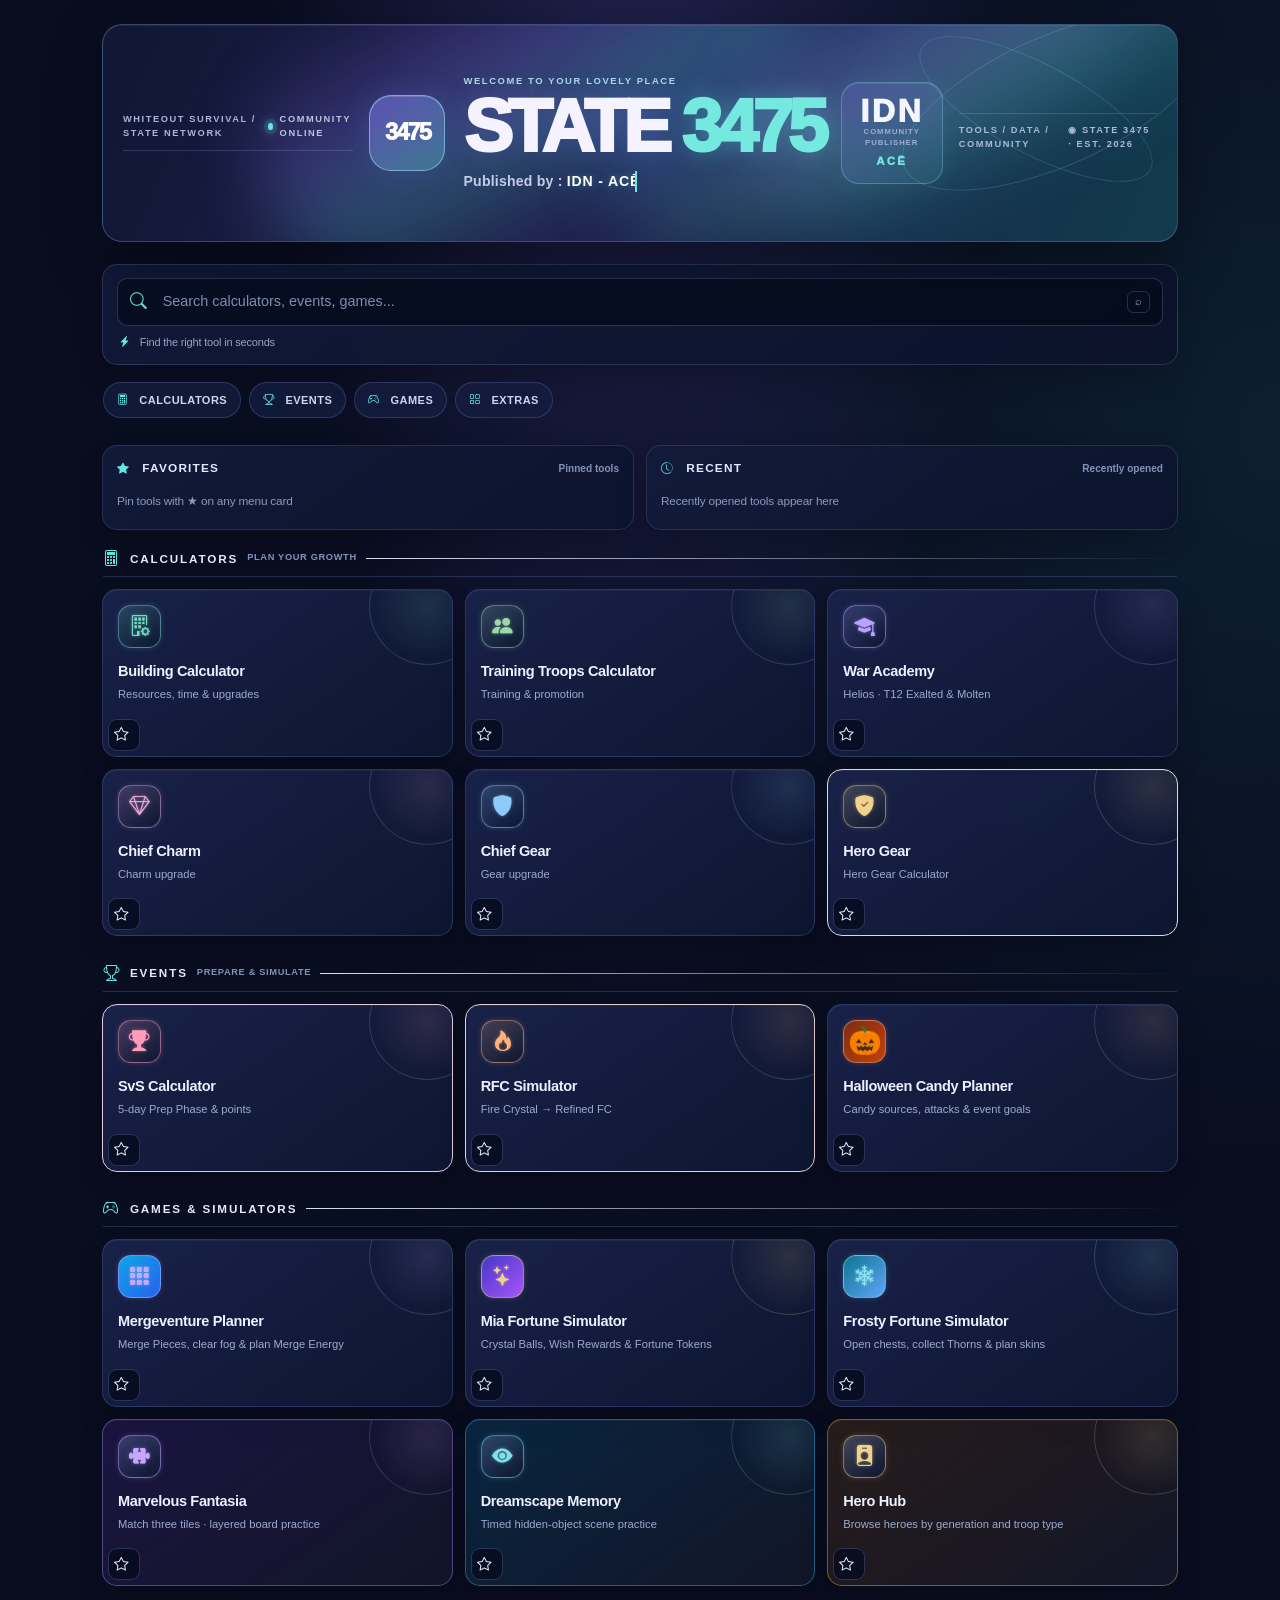
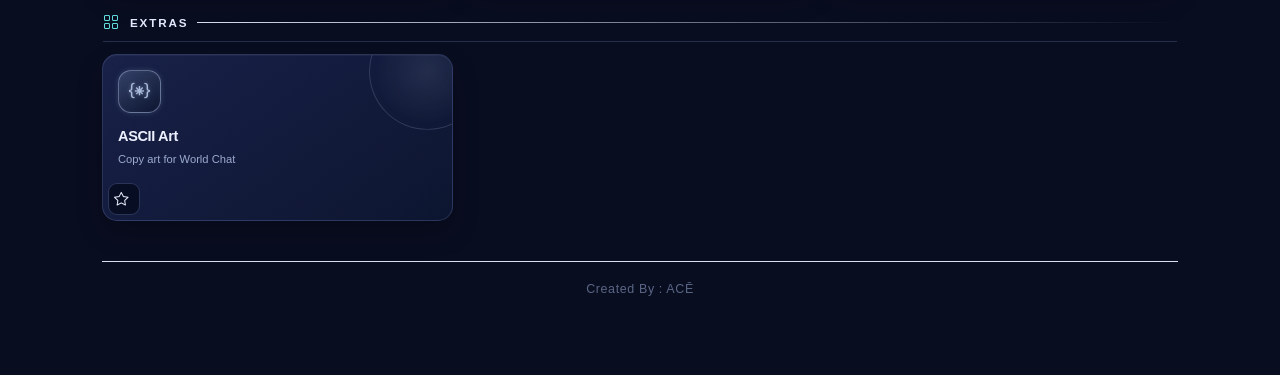
==== commit 15c0b933: "Bump stylesheet version for subtle menu glow" ====
--- a/index.html
+++ b/index.html
@@ -14,7 +14,7 @@
 <meta name="apple-mobile-web-app-status-bar-style" content="black-translucent">
 <meta name="apple-mobile-web-app-title" content="3475 Tools">
 <link rel="stylesheet" href="https://cdn.jsdelivr.net/npm/bootstrap-icons@1.11.3/font/bootstrap-icons.min.css">
-<link rel="stylesheet" href="style.css?v=37">
+<link rel="stylesheet" href="style.css?v=39">
 </head>
 <body>
 <div class="wrap">
--- a/style.css
+++ b/style.css
@@ -1103,38 +1103,44 @@
 @media(prefers-reduced-motion:reduce){.state-banner:after{animation:none;opacity:0}}
 
 
-/* AURORA ICON GLOW — every main menu icon */
+/* AURORA ICON GLOW — subtle, continuously breathing */
 .menu-card .menu-icon{
  position:relative;
  isolation:isolate;
- box-shadow:0 0 12px color-mix(in srgb,var(--c,#8b7cff) 24%,transparent),
-            0 0 24px color-mix(in srgb,var(--c,#8b7cff) 15%,transparent),
-            inset 0 0 14px color-mix(in srgb,var(--c,#8b7cff) 12%,transparent);
- transition:box-shadow .22s ease,filter .22s ease,transform .22s ease;
+ animation:menuIconGlow 3.6s ease-in-out infinite;
+ box-shadow:0 0 5px color-mix(in srgb,var(--c,#8b7cff) 13%,transparent),
+            0 0 10px color-mix(in srgb,var(--c,#8b7cff) 8%,transparent),
+            inset 0 0 5px color-mix(in srgb,var(--c,#8b7cff) 5%,transparent);
+ transition:transform .22s ease;
 }
 .menu-card .menu-icon i.bi{
- text-shadow:0 0 5px currentColor,0 0 12px color-mix(in srgb,var(--c,#8b7cff) 72%,transparent),
-             0 0 22px color-mix(in srgb,var(--c,#8b7cff) 42%,transparent);
- filter:drop-shadow(0 0 5px color-mix(in srgb,var(--c,#8b7cff) 52%,transparent));
+ text-shadow:0 0 3px color-mix(in srgb,var(--c,#8b7cff) 30%,transparent);
+ filter:drop-shadow(0 0 2px color-mix(in srgb,var(--c,#8b7cff) 22%,transparent));
 }
 .menu-card:hover .menu-icon,.menu-card:focus-visible .menu-icon{
- transform:translateY(-2px);
- box-shadow:0 0 16px color-mix(in srgb,var(--c,#8b7cff) 38%,transparent),
-            0 0 32px color-mix(in srgb,var(--c,#8b7cff) 25%,transparent),
-            inset 0 0 18px color-mix(in srgb,var(--c,#8b7cff) 18%,transparent);
-}
-.menu-card:hover .menu-icon i.bi,.menu-card:focus-visible .menu-icon i.bi{
- text-shadow:0 0 7px currentColor,0 0 16px color-mix(in srgb,var(--c,#8b7cff) 90%,transparent),
-             0 0 28px color-mix(in srgb,var(--c,#8b7cff) 62%,transparent);
-}
-@media(prefers-reduced-motion:reduce){.menu-card .menu-icon{transition:none}}
-
-
+ transform:translateY(-1px);
+}
+@keyframes menuIconGlow{
+ 0%,100%{
+  box-shadow:0 0 4px color-mix(in srgb,var(--c,#8b7cff) 10%,transparent),
+             0 0 8px color-mix(in srgb,var(--c,#8b7cff) 6%,transparent),
+             inset 0 0 4px color-mix(in srgb,var(--c,#8b7cff) 4%,transparent);
+ }
+ 50%{
+  box-shadow:0 0 8px color-mix(in srgb,var(--c,#8b7cff) 20%,transparent),
+             0 0 15px color-mix(in srgb,var(--c,#8b7cff) 12%,transparent),
+             inset 0 0 7px color-mix(in srgb,var(--c,#8b7cff) 7%,transparent);
+ }
+}
+@media(prefers-reduced-motion:reduce){
+ .menu-card .menu-icon{animation:none}
+}
+ 
 /* Typewriter reveal for the State 3475 publisher signature */
 .state-banner .publisher-typewrite{
  display:inline-block;max-width:100%;overflow:hidden;white-space:nowrap;
  vertical-align:bottom;border-right:2px solid #70e6df;padding-right:3px;
- width:9ch;animation:publisherTypewrite 1.7s steps(9,end) both,
+ width:9ch;animation:publisherTypewrite 1.7s steps(9,end) infinite alternate,
  publisherCaret .78s step-end infinite;
  text-shadow:0 0 9px rgba(112,230,223,.34);
 }
